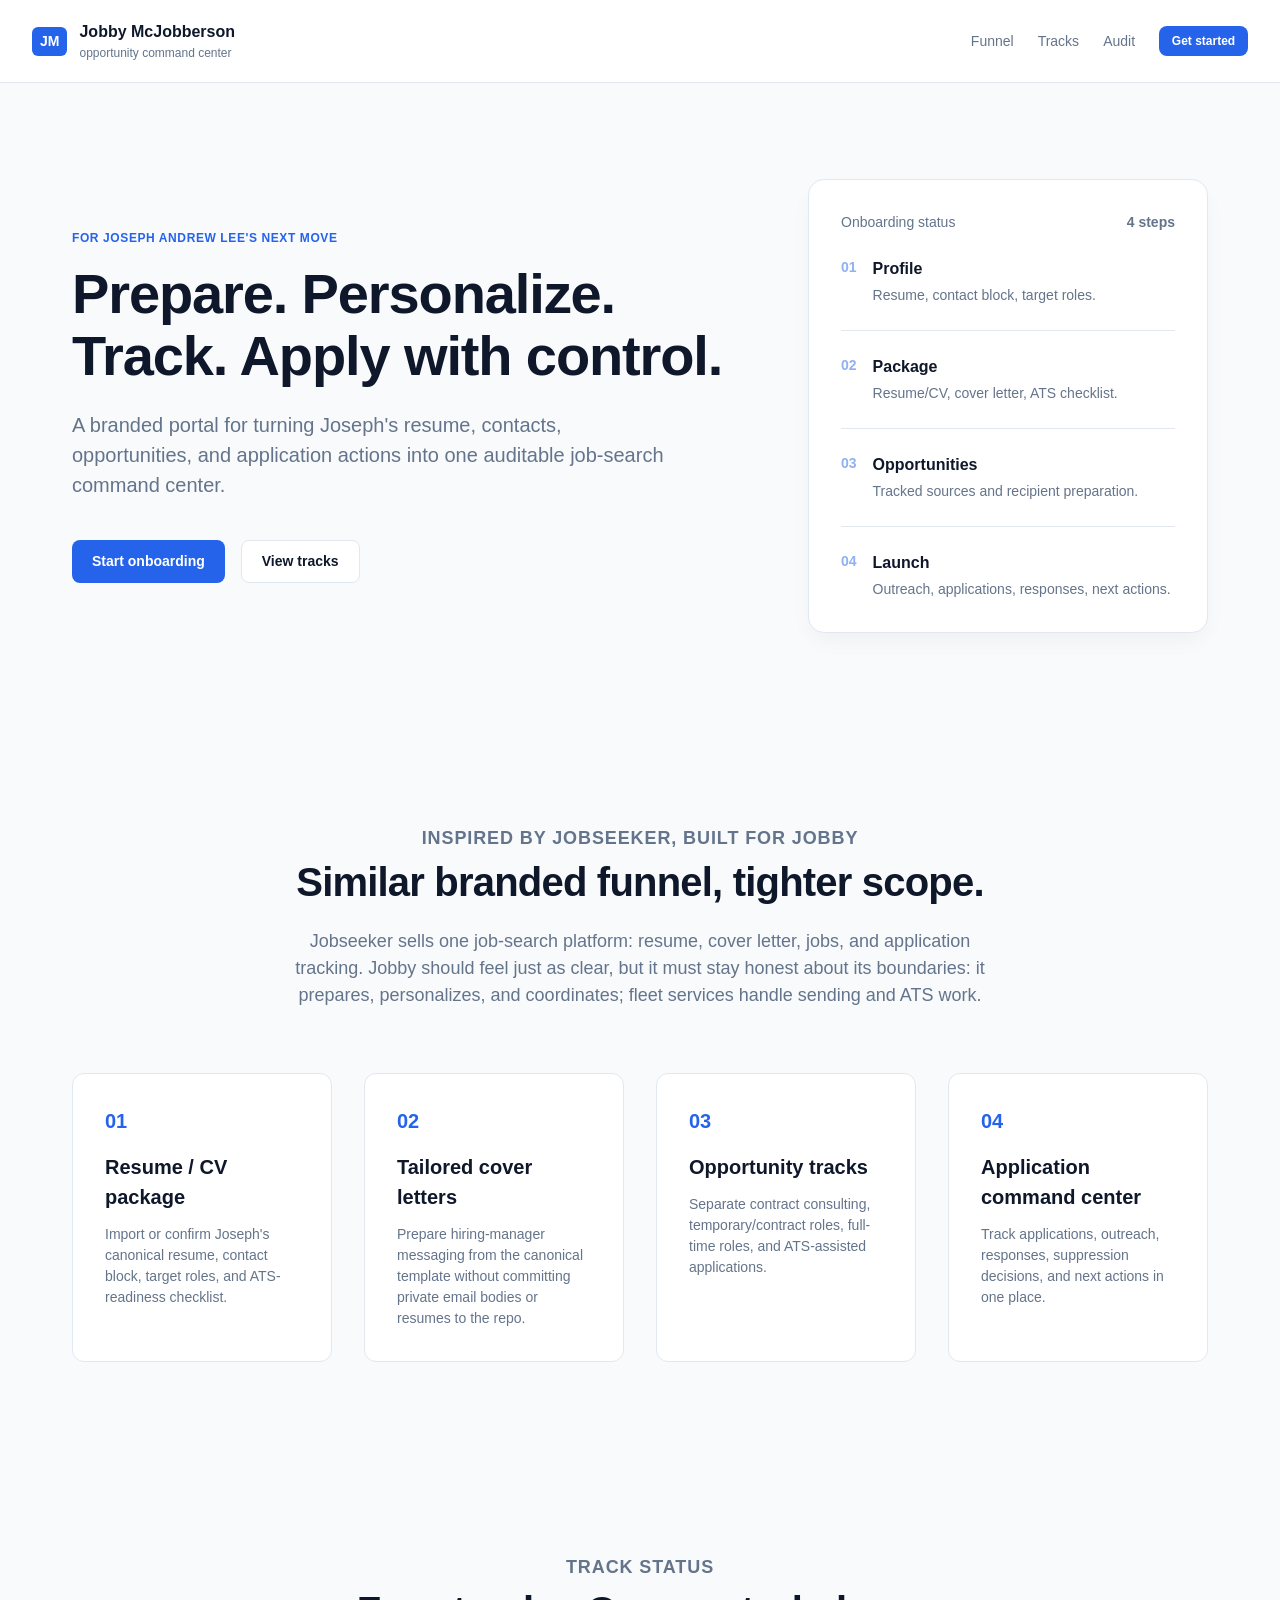
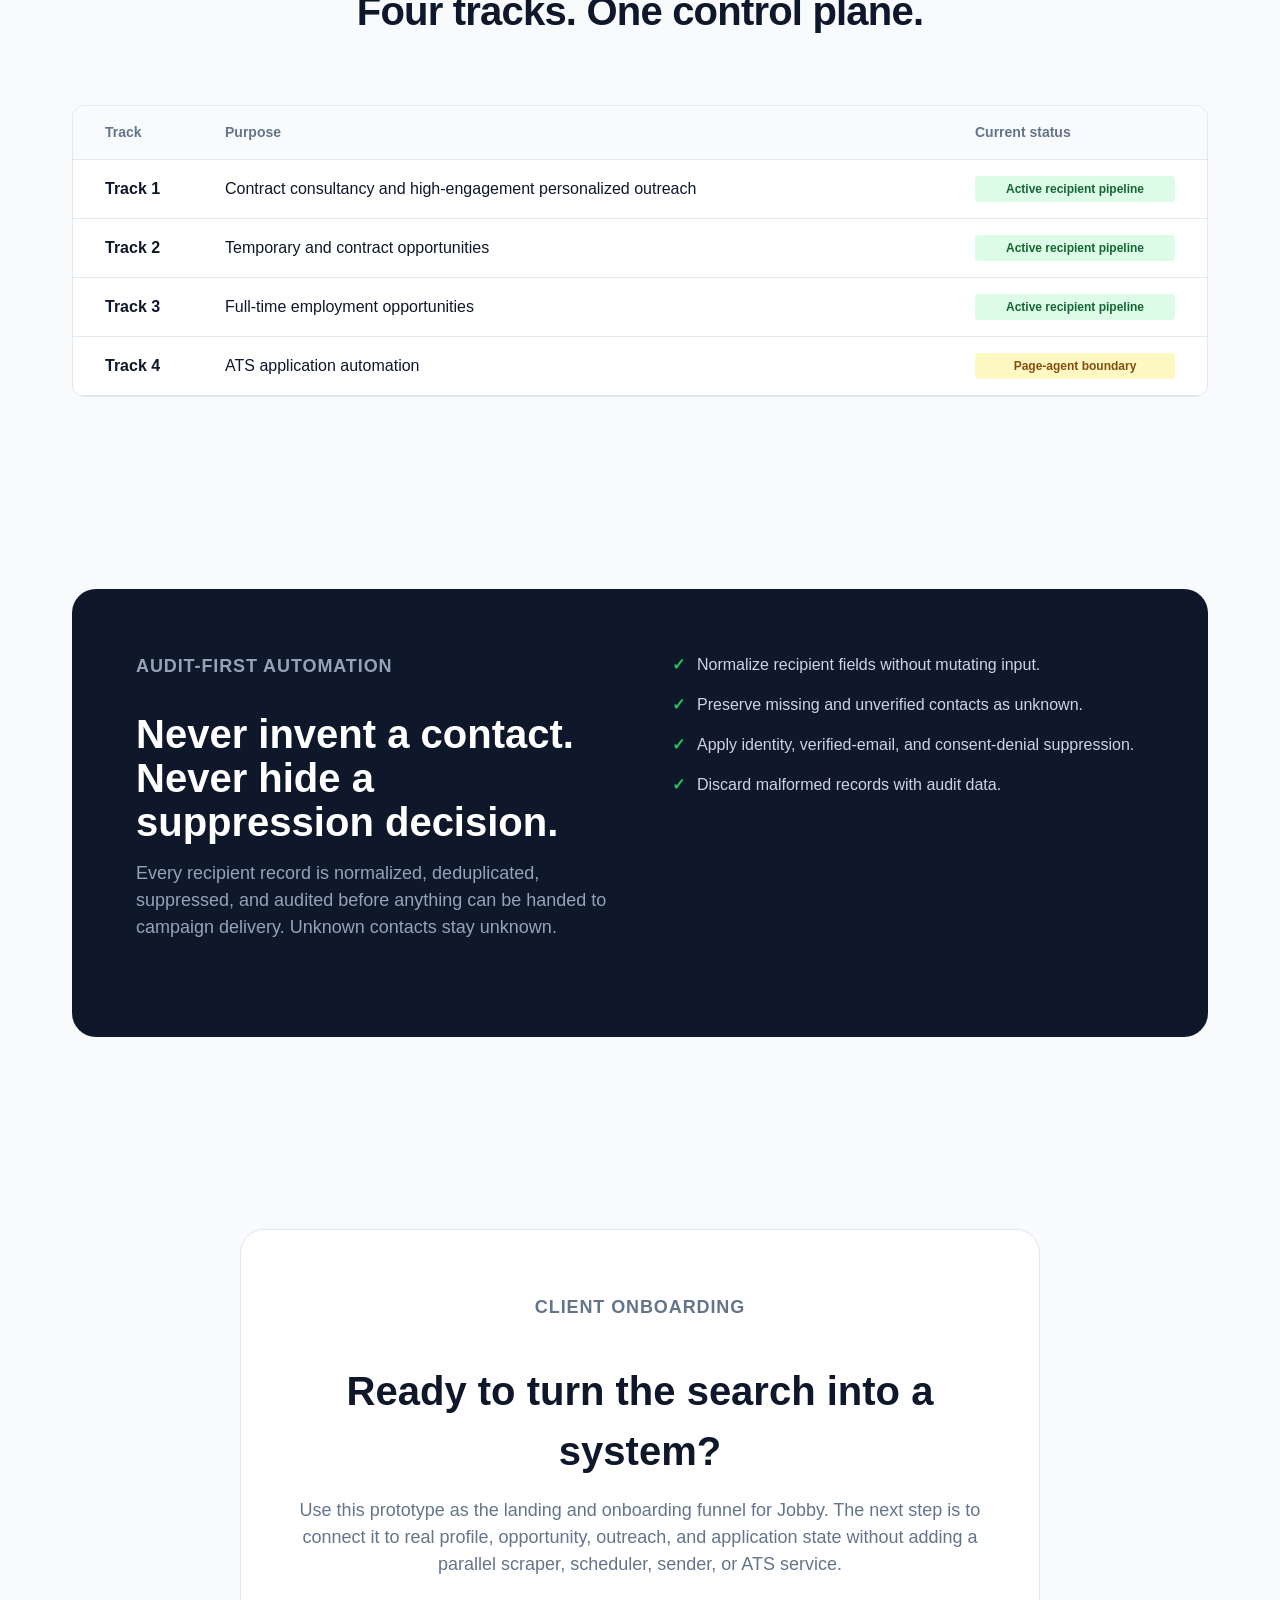
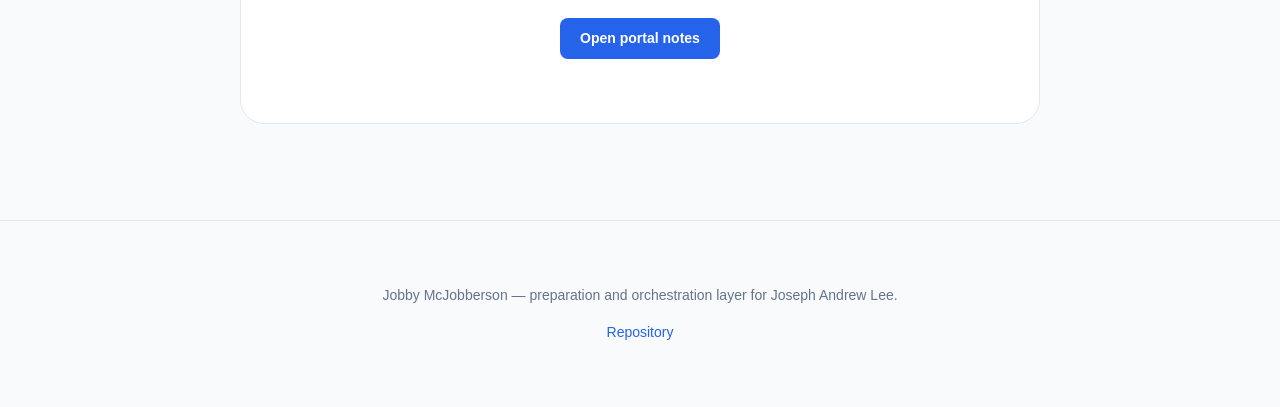
==== docs/index.html @ 2d785e59 "docs: update track status to active for tracks 2 and 3" ====
<!doctype html>
<html lang="en">
<head>
  <meta charset="utf-8">
  <meta name="viewport" content="width=device-width, initial-scale=1">
  <title>Jobby McJobberson — Prepare. Personalize. Track. Apply with control.</title>
  <meta name="description" content="Jobby McJobberson is a multi-track opportunity and outreach engine for Joseph Andrew Lee's job search.">
  <link rel="stylesheet" href="styles.css">
</head>
<body>
  <header class="site-header">
    <a class="brand" href="#top" aria-label="Jobby McJobberson home">
      <span class="brand-mark">JM</span>
      <span>
        <strong>Jobby McJobberson</strong>
        <small>opportunity command center</small>
      </span>
    </a>
    <nav aria-label="Primary navigation">
      <a href="#funnel">Funnel</a>
      <a href="#tracks">Tracks</a>
      <a href="#audit">Audit</a>
      <a class="button button-small" href="javascript:void(0)" onclick="openOnboarding()">Get started</a>
    </nav>
  </header>

  <main id="top">
    <section class="hero">
      <div class="hero-copy">
        <p class="eyebrow">For Joseph Andrew Lee's next move</p>
        <h1>Prepare. Personalize. Track. Apply with control.</h1>
        <p class="lede">A branded portal for turning Joseph's resume, contacts, opportunities, and application actions into one auditable job-search command center.</p>
        <div class="hero-actions">
          <a class="button" href="javascript:void(0)" onclick="openOnboarding()">Start onboarding</a>
          <a class="button secondary" href="#tracks">View tracks</a>
        </div>

      </div>
      <div class="hero-card" aria-label="Onboarding preview">
        <div class="card-topline">
          <span>Onboarding status</span>
          <strong>4 steps</strong>
        </div>
        <ol class="step-list">
          <li><span>01</span><div><strong>Profile</strong><p>Resume, contact block, target roles.</p></div></li>
          <li><span>02</span><div><strong>Package</strong><p>Resume/CV, cover letter, ATS checklist.</p></div></li>
          <li><span>03</span><div><strong>Opportunities</strong><p>Tracked sources and recipient preparation.</p></div></li>
          <li><span>04</span><div><strong>Launch</strong><p>Outreach, applications, responses, next actions.</p></div></li>
        </ol>
      </div>
    </section>

    <section class="section" id="funnel">
      <div class="section-heading">
        <p class="eyebrow">Inspired by Jobseeker, built for Jobby</p>
        <h2>Similar branded funnel, tighter scope.</h2>
        <p>Jobseeker sells one job-search platform: resume, cover letter, jobs, and application tracking. Jobby should feel just as clear, but it must stay honest about its boundaries: it prepares, personalizes, and coordinates; fleet services handle sending and ATS work.</p>
      </div>
      <div class="feature-grid">
        <article class="feature-card">
          <span class="icon">01</span>
          <h3>Resume / CV package</h3>
          <p>Import or confirm Joseph's canonical resume, contact block, target roles, and ATS-readiness checklist.</p>
        </article>
        <article class="feature-card">
          <span class="icon">02</span>
          <h3>Tailored cover letters</h3>
          <p>Prepare hiring-manager messaging from the canonical template without committing private email bodies or resumes to the repo.</p>
        </article>
        <article class="feature-card">
          <span class="icon">03</span>
          <h3>Opportunity tracks</h3>
          <p>Separate contract consulting, temporary/contract roles, full-time roles, and ATS-assisted applications.</p>
        </article>
        <article class="feature-card">
          <span class="icon">04</span>
          <h3>Application command center</h3>
          <p>Track applications, outreach, responses, suppression decisions, and next actions in one place.</p>
        </article>
      </div>
    </section>

    <section class="section tracks" id="tracks">
      <div class="section-heading">
        <p class="eyebrow">Track status</p>
        <h2>Four tracks. One control plane.</h2>
      </div>
      <div class="track-table" role="table" aria-label="Jobby tracks">
        <div class="track-row track-head" role="row">
          <span>Track</span>
          <span>Purpose</span>
          <span>Current status</span>
        </div>
        <div class="track-row" role="row">
          <strong>Track 1</strong>
          <span>Contract consultancy and high-engagement personalized outreach</span>
          <span class="status active">Active recipient pipeline</span>
        </div>
        <div class="track-row" role="row">
          <strong>Track 2</strong>
          <span>Temporary and contract opportunities</span>
          <span class="status active">Active recipient pipeline</span>
        </div>
        <div class="track-row" role="row">
          <strong>Track 3</strong>
          <span>Full-time employment opportunities</span>
          <span class="status active">Active recipient pipeline</span>
        </div>
        <div class="track-row" role="row">
          <strong>Track 4</strong>
          <span>ATS application automation</span>
          <span class="status boundary">Page-agent boundary</span>
        </div>
      </div>
    </section>

    <section class="section" id="audit">
      <div class="audit-panel">
        <div>
          <p class="eyebrow">Audit-first automation</p>
          <h2>Never invent a contact. Never hide a suppression decision.</h2>
          <p>Every recipient record is normalized, deduplicated, suppressed, and audited before anything can be handed to campaign delivery. Unknown contacts stay unknown.</p>
        </div>
        <ul class="check-list">
          <li>Normalize recipient fields without mutating input.</li>
          <li>Preserve missing and unverified contacts as unknown.</li>
          <li>Apply identity, verified-email, and consent-denial suppression.</li>
          <li>Discard malformed records with audit data.</li>
        </ul>
      </div>
    </section>

    <section class="section start" id="start">
      <div class="start-card">
        <p class="eyebrow">Client onboarding</p>
        <h2>Ready to turn the search into a system?</h2>
        <p>Use this prototype as the landing and onboarding funnel for Jobby. The next step is to connect it to real profile, opportunity, outreach, and application state without adding a parallel scraper, scheduler, sender, or ATS service.</p>
        <a class="button" href="README.md">Open portal notes</a>
      </div>
    </section>
  </main>

  <footer class="site-footer">
    <p>Jobby McJobberson — preparation and orchestration layer for Joseph Andrew Lee.</p>
    <a href="https://github.com/xmrtdao/jobby-mcjobberson">Repository</a>
  </footer>

  <div id="onboarding-overlay">
    <div class="onboarding-modal">
      <div class="onboarding-step active" data-step="1">
        <p class="eyebrow">Step 01</p>
        <h2>Professional Profile</h2>
        <p>Define the identity and target roles for this search.</p>
        <div class="form-group">
          <label>Full Name</label>
          <input type="text" id="onboard-name" placeholder="e.g. Joseph Andrew Lee">
        </div>
        <div class="form-group">
          <label>Target Job Titles</label>
          <input type="text" id="onboard-roles" placeholder="e.g. Senior Engineer, Systems Architect">
        </div>
        <div class="modal-nav">
          <div></div>
          <button class="button" onclick="nextStep(2)">Continue</button>
        </div>
      </div>

      <div class="onboarding-step" data-step="2">
        <p class="eyebrow">Step 02</p>
        <h2>The Package</h2>
        <p>Upload or link the canonical documents.</p>
        <div class="form-group">
          <label>Resume / CV URL</label>
          <input type="url" id="onboard-resume" placeholder="https://...">
        </div>
        <div class="form-group">
          <label>Cover Letter Template URL</label>
          <input type="url" id="onboard-cover" placeholder="https://...">
        </div>
        <div class="modal-nav">
          <button class="button secondary" onclick="nextStep(1)">Back</button>
          <button class="button" onclick="nextStep(3)">Continue</button>
        </div>
      </div>

      <div class="onboarding-step" data-step="3">
        <p class="eyebrow">Step 03</p>
        <h2>Opportunity Sources</h2>
        <p>Where are the leads coming from?</p>
        <div class="form-group">
          <label>Primary Lead Source</label>
          <textarea id="onboard-sources" rows="3" placeholder="e.g. LinkedIn, Industry Newsletters, Direct Referrals"></textarea>
        </div>
        <div class="modal-nav">
          <button class="button secondary" onclick="nextStep(2)">Back</button>
          <button class="button" onclick="nextStep(4)">Continue</button>
        </div>
      </div>

      <div class="onboarding-step" data-step="4">
        <p class="eyebrow">Step 04</p>
        <h2>Ready for Launch</h2>
        <p>Confirm your details and activate the command center.</p>
        <div id="summary-box" style="background: var(--bg); padding: 1rem; border-radius: 8px; margin-bottom: 2rem; font-size: 0.875rem;">
          <!-- Summary injected by JS -->
        </div>
        <div class="modal-nav">
          <button class="button secondary" onclick="nextStep(3)">Back</button>
          <button class="button" onclick="finishOnboarding()">Finish & Activate</button>
        </div>
      </div>
    </div>
  </div>

  <script>
    function openOnboarding() {
      document.getElementById('onboarding-overlay').style.display = 'flex';
    }

    function nextStep(stepNum) {
      document.querySelectorAll('.onboarding-step').forEach(step => {
        step.classList.remove('active');
      });
      const next = document.querySelector(`.onboarding-step[data-step="${stepNum}"]`);
      next.classList.add('active');

      if (stepNum === 4) {
        updateSummary();
      }
    }

    function updateSummary() {
      const name = document.getElementById('onboard-name').value;
      const roles = document.getElementById('onboard-roles').value;
      const resume = document.getElementById('onboard-resume').value;
      const sources = document.getElementById('onboard-sources').value;
      
      document.getElementById('summary-box').innerHTML = `
        <strong>Name:</strong> ${name || 'Not provided'}<br>
        <strong>Roles:</strong> ${roles || 'Not provided'}<br>
        <strong>Resume:</strong> ${resume || 'Not provided'}<br>
        <strong>Sources:</strong> ${sources || 'Not provided'}
      `;
    }

    function finishOnboarding() {
      alert('Onboarding complete. Jobby is now active for ' + document.getElementById('onboard-name').value);
      document.getElementById('onboarding-overlay').style.display = 'none';
    }

    window.onclick = function(event) {
      const overlay = document.getElementById('onboarding-overlay');
      if (event.target == overlay) {
        overlay.style.display = 'none';
      }
    }
  </script>
</body>
</html>
---- docs/styles.css ----
:root {
  --primary: #2563eb;
  --primary-hover: #1d4ed8;
  --bg: #f8fafc;
  --text: #0f172a;
  --text-muted: #64748b;
  --border: #e2e8f0;
  --white: #ffffff;
  --accent: #dbeafe;
  --success: #22c55e;
}

* { box-sizing: border-box; margin: 0; padding: 0; }

body {
  font-family: -apple-system, BlinkMacSystemFont, "Segoe UI", Roboto, Helvetica, Arial, sans-serif;
  background-color: var(--bg);
  color: var(--text);
  line-height: 1.5;
  scroll-behavior: smooth;
}

.site-header {
  display: flex;
  justify-content: space-between;
  align-items: center;
  padding: 1.25rem 2rem;
  background: var(--white);
  border-bottom: 1px solid var(--border);
  position: sticky;
  top: 0;
  z-index: 100;
}

.brand {
  display: flex;
  align-items: center;
  gap: 0.75rem;
  text-decoration: none;
  color: var(--text);
}

.brand-mark {
  background: var(--primary);
  color: var(--white);
  font-weight: bold;
  padding: 0.25rem 0.5rem;
  border-radius: 6px;
  font-size: 0.875rem;
}

.brand small {
  display: block;
  font-size: 0.75rem;
  color: var(--text-muted);
  font-weight: normal;
}

nav {
  display: flex;
  gap: 1.5rem;
  align-items: center;
}

nav a {
  text-decoration: none;
  color: var(--text-muted);
  font-size: 0.875rem;
  font-weight: 500;
  transition: color 0.2s;
}

nav a:hover { color: var(--primary); }

.button {
  display: inline-flex;
  align-items: center;
  justify-content: center;
  padding: 0.625rem 1.25rem;
  background: var(--primary);
  color: var(--white);
  border-radius: 8px;
  text-decoration: none;
  font-weight: 600;
  font-size: 0.875rem;
  transition: background 0.2s;
  cursor: pointer;
  border: none;
}

.button:hover { background: var(--primary-hover); }
.button.secondary {
  background: var(--white);
  color: var(--text);
  border: 1px solid var(--border);
}
.button.secondary:hover { background: var(--bg); }
.button-small { padding: 0.4rem 0.8rem; font-size: 0.75rem; }

.hero {
  display: grid;
  grid-template-columns: 1fr 400px;
  gap: 4rem;
  padding: 6rem 2rem;
  max-width: 1200px;
  margin: 0 auto;
  align-items: center;
}

.eyebrow {
  color: var(--primary);
  text-transform: uppercase;
  font-weight: 700;
  font-size: 0.75rem;
  letter-spacing: 0.05em;
  margin-bottom: 1rem;
}

.hero h1 {
  font-size: 3.5rem;
  line-height: 1.1;
  margin-bottom: 1.5rem;
  letter-spacing: -0.02em;
}

.lede {
  font-size: 1.25rem;
  color: var(--text-muted);
  margin-bottom: 2.5rem;
  max-width: 600px;
}

.hero-actions {
  display: flex;
  gap: 1rem;
}

.hero-card {
  background: var(--white);
  border: 1px solid var(--border);
  border-radius: 16px;
  padding: 2rem;
  box-shadow: 0 10px 25px -5px rgba(0,0,0,0.05);
}

.card-topline {
  display: flex;
  justify-content: space-between;
  margin-bottom: 1.5rem;
  font-size: 0.875rem;
  color: var(--text-muted);
}

.step-list {
  list-style: none;
}

.step-list li {
  display: flex;
  gap: 1rem;
  margin-bottom: 1.5rem;
  padding-bottom: 1.5rem;
  border-bottom: 1px solid var(--border);
}

.step-list li:last-child { border-bottom: none; margin-bottom: 0; padding-bottom: 0; }

.step-list span {
  color: var(--primary);
  font-weight: 800;
  font-size: 0.875rem;
  opacity: 0.5;
}

.step-list strong { display: block; font-size: 1rem; margin-bottom: 0.25rem; }
.step-list p { font-size: 0.875rem; color: var(--text-muted); }

.section {
  padding: 6rem 2rem;
  max-width: 1200px;
  margin: 0 auto;
}

.section-heading {
  text-align: center;
  margin-bottom: 4rem;
}

.section-heading h2 {
  font-size: 2.5rem;
  margin-bottom: 1rem;
  letter-spacing: -0.02em;
}

.section-heading p {
  color: var(--text-muted);
  font-size: 1.125rem;
  max-width: 700px;
  margin: 0 auto;
}

.feature-grid {
  display: grid;
  grid-template-columns: repeat(auto-fit, minmax(250px, 1fr));
  gap: 2rem;
}

.feature-card {
  background: var(--white);
  padding: 2rem;
  border-radius: 12px;
  border: 1px solid var(--border);
  transition: transform 0.2s, box-shadow 0.2s;
}

.feature-card:hover {
  transform: translateY(-4px);
  box-shadow: 0 12px 20px -5px rgba(0,0,0,0.05);
}

.feature-card .icon {
  display: block;
  font-weight: 800;
  color: var(--primary);
  margin-bottom: 1rem;
  font-size: 1.25rem;
}

.feature-card h3 { margin-bottom: 0.75rem; font-size: 1.25rem; }
.feature-card p { color: var(--text-muted); font-size: 0.875rem; }

.track-table {
  background: var(--white);
  border: 1px solid var(--border);
  border-radius: 12px;
  overflow: hidden;
}

.track-row {
  display: grid;
  grid-template-columns: 120px 1fr 200px;
  padding: 1rem 2rem;
  border-bottom: 1px solid var(--border);
  align-items: center;
}

.track-head {
  background: var(--bg);
  font-weight: 600;
  color: var(--text-muted);
  font-size: 0.875rem;
}

.status {
  padding: 0.25rem 0.5rem;
  border-radius: 4px;
  font-size: 0.75rem;
  font-weight: 600;
  text-align: center;
}

.status.active { background: #dcfce7; color: #166534; }
.status.planned { background: #f1f5f9; color: #475569; }
.status.boundary { background: #fef9c3; color: #854d0e; }

.audit-panel {
  display: grid;
  grid-template-columns: 1fr 1fr;
  gap: 4rem;
  background: var(--text);
  color: var(--white);
  padding: 4rem;
  border-radius: 24px;
}

.audit-panel h2 { font-size: 2.5rem; margin-bottom: 1rem; line-height: 1.1; }
.audit-panel p { color: #94a3b8; margin-bottom: 2rem; font-size: 1.125rem; }

.check-list { list-style: none; }
.check-list li {
  display: flex;
  gap: 0.75rem;
  margin-bottom: 1rem;
  color: #cbd5e1;
}

.check-list li::before {
  content: "✓";
  color: var(--success);
  font-weight: bold;
}

.start-card {
  text-align: center;
  max-width: 800px;
  margin: 0 auto;
  padding: 4rem 2rem;
  background: var(--white);
  border: 1px solid var(--border);
  border-radius: 24px;
}

.start-card h2 { font-size: 2.5rem; margin-bottom: 1rem; }
.start-card p { color: var(--text-muted); margin-bottom: 2.5rem; font-size: 1.125rem; }

.site-footer {
  text-align: center;
  padding: 4rem 2rem;
  border-top: 1px solid var(--border);
  color: var(--text-muted);
  font-size: 0.875rem;
}

.site-footer a {
  display: block;
  margin-top: 1rem;
  color: var(--primary);
  text-decoration: none;
}

/* Onboarding Overlay */
#onboarding-overlay {
  position: fixed;
  inset: 0;
  background: rgba(15, 23, 42, 0.8);
  backdrop-filter: blur(4px);
  display: none;
  justify-content: center;
  align-items: center;
  z-index: 1000;
}

.onboarding-modal {
  background: var(--white);
  width: 100%;
  max-width: 600px;
  border-radius: 20px;
  padding: 3rem;
  position: relative;
}

.onboarding-step { display: none; }
.onboarding-step.active { display: block; }

.onboarding-modal h2 { margin-bottom: 1rem; font-size: 1.75rem; }
.onboarding-modal p { color: var(--text-muted); margin-bottom: 2rem; }

.form-group { margin-bottom: 1.5rem; }
.form-group label { display: block; font-size: 0.875rem; font-weight: 600; margin-bottom: 0.5rem; }
.form-group input, .form-group textarea {
  width: 100%;
  padding: 0.75rem;
  border: 1px solid var(--border);
  border-radius: 8px;
  font-family: inherit;
  font-size: 1rem;
}

.modal-nav {
  display: flex;
  justify-content: space-between;
  margin-top: 2rem;
}

@media (max-width: 900px) {
  .hero { grid-template-columns: 1fr; text-align: center; }
  .hero-copy { display: flex; flex-direction: column; align-items: center; }
  .hero-actions { justify-content: center; }
  .audit-panel { grid-template-columns: 1fr; }
}
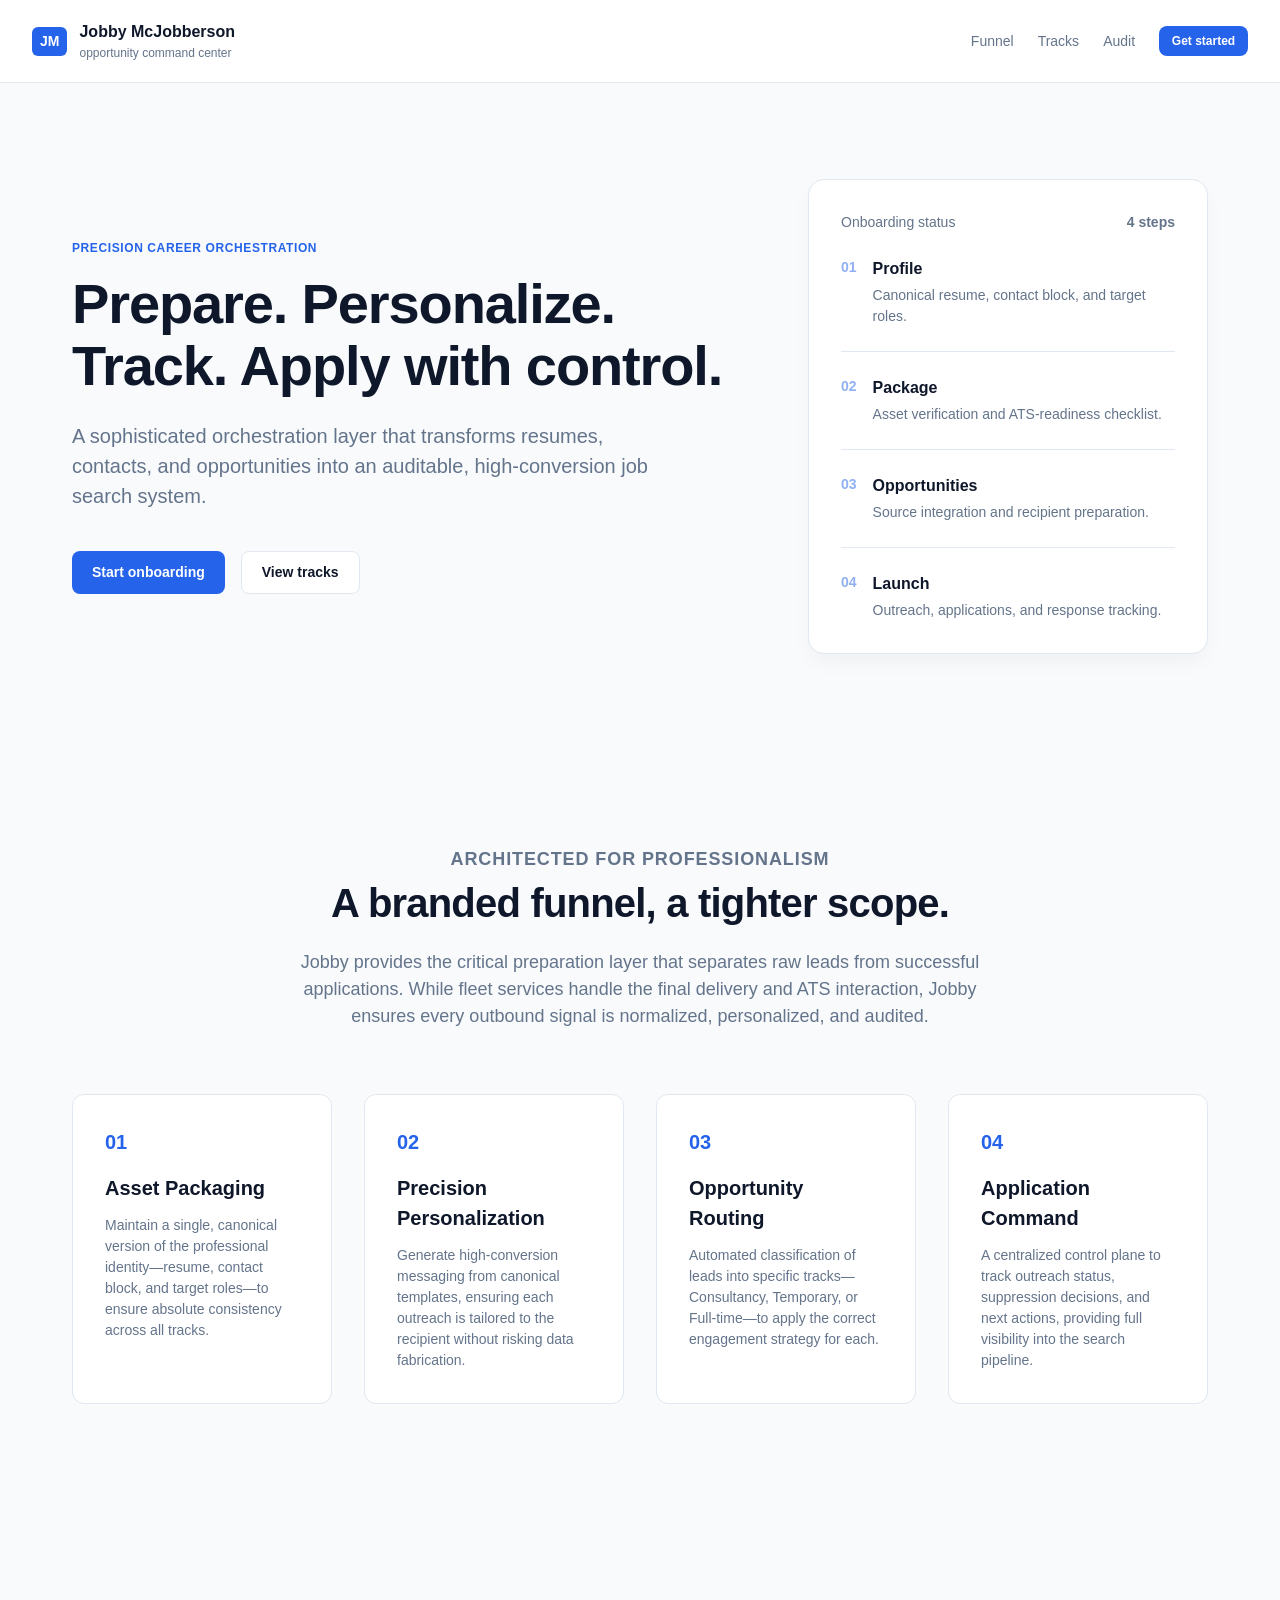
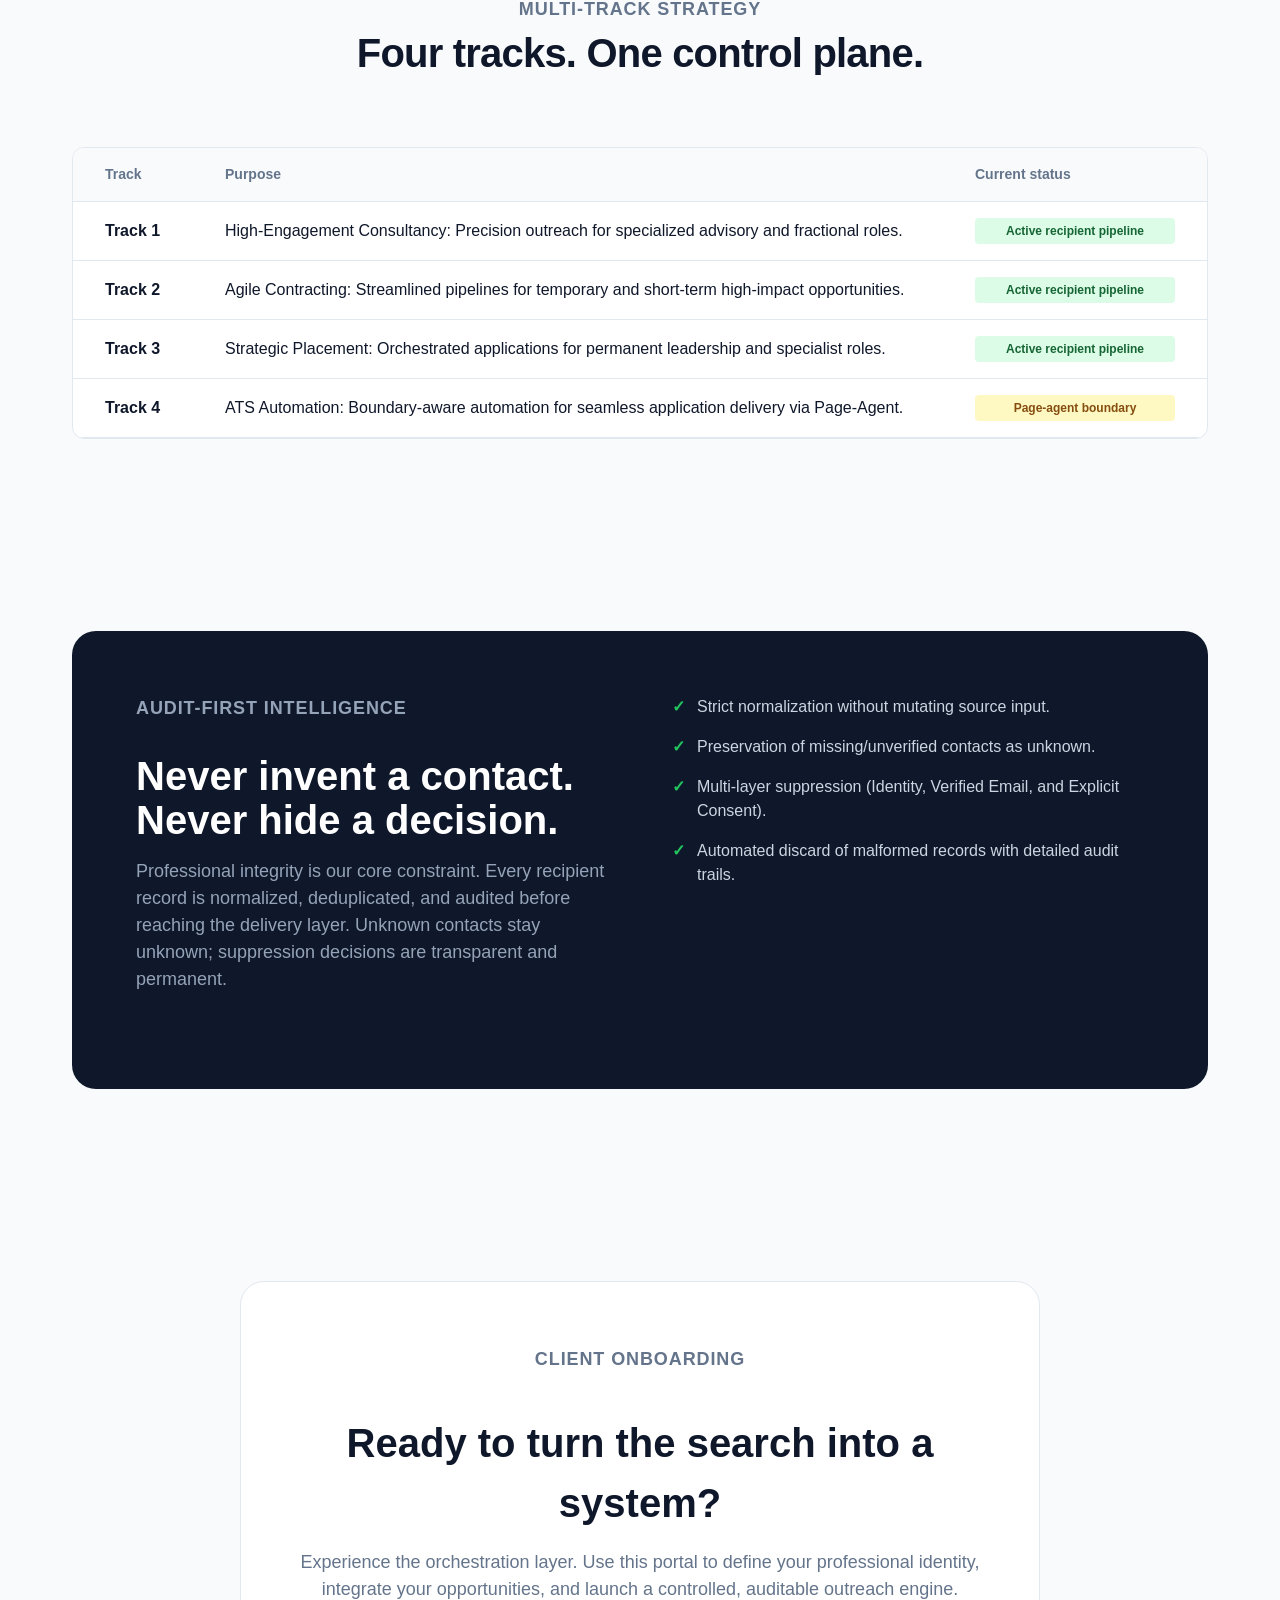
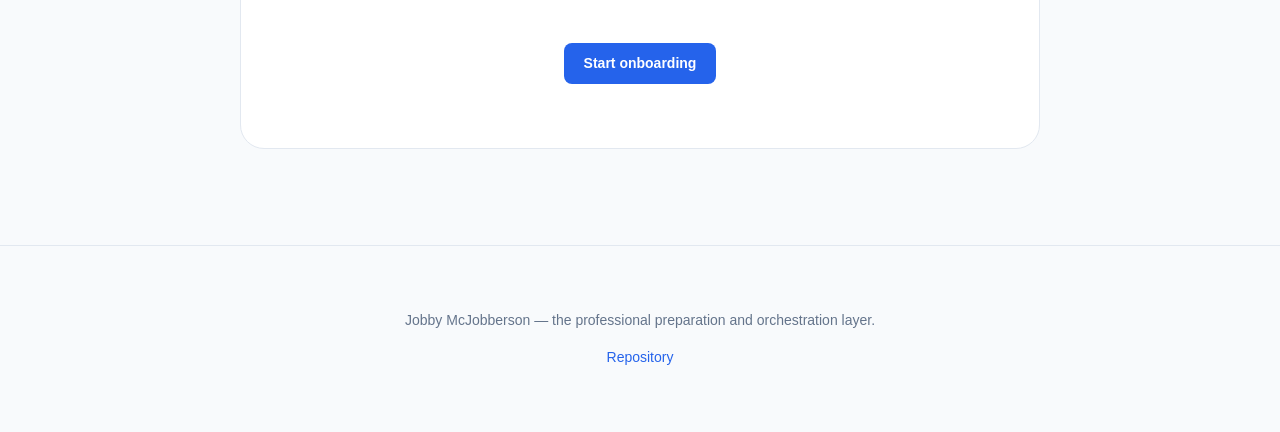
==== commit a94def4d: "docs: remove personal identifiers and polish marketing content" ====
--- a/docs/index.html
+++ b/docs/index.html
@@ -3,8 +3,8 @@
 <head>
   <meta charset="utf-8">
   <meta name="viewport" content="width=device-width, initial-scale=1">
-  <title>Jobby McJobberson — Prepare. Personalize. Track. Apply with control.</title>
-  <meta name="description" content="Jobby McJobberson is a multi-track opportunity and outreach engine for Joseph Andrew Lee's job search.">
+  <title>Jobby McJobberson — The Intelligent Opportunity Command Center</title>
+  <meta name="description" content="Jobby McJobberson is a multi-track opportunity and outreach engine for precision career orchestration.">
   <link rel="stylesheet" href="styles.css">
 </head>
 <body>
@@ -27,14 +27,13 @@
   <main id="top">
     <section class="hero">
       <div class="hero-copy">
-        <p class="eyebrow">For Joseph Andrew Lee's next move</p>
+        <p class="eyebrow">Precision Career Orchestration</p>
         <h1>Prepare. Personalize. Track. Apply with control.</h1>
-        <p class="lede">A branded portal for turning Joseph's resume, contacts, opportunities, and application actions into one auditable job-search command center.</p>
+        <p class="lede">A sophisticated orchestration layer that transforms resumes, contacts, and opportunities into an auditable, high-conversion job search system.</p>
         <div class="hero-actions">
           <a class="button" href="javascript:void(0)" onclick="openOnboarding()">Start onboarding</a>
           <a class="button secondary" href="#tracks">View tracks</a>
         </div>
-
       </div>
       <div class="hero-card" aria-label="Onboarding preview">
         <div class="card-topline">
@@ -42,47 +41,47 @@
           <strong>4 steps</strong>
         </div>
         <ol class="step-list">
-          <li><span>01</span><div><strong>Profile</strong><p>Resume, contact block, target roles.</p></div></li>
-          <li><span>02</span><div><strong>Package</strong><p>Resume/CV, cover letter, ATS checklist.</p></div></li>
-          <li><span>03</span><div><strong>Opportunities</strong><p>Tracked sources and recipient preparation.</p></div></li>
-          <li><span>04</span><div><strong>Launch</strong><p>Outreach, applications, responses, next actions.</p></div></li>
+          <li><span>01</span><div><strong>Profile</strong><p>Canonical resume, contact block, and target roles.</p></div></li>
+          <li><span>02</span><div><strong>Package</strong><p>Asset verification and ATS-readiness checklist.</p></div></li>
+          <li><span>03</span><div><strong>Opportunities</strong><p>Source integration and recipient preparation.</p></div></li>
+          <li><span>04</span><div><strong>Launch</strong><p>Outreach, applications, and response tracking.</p></div></li>
         </ol>
       </div>
     </section>
 
     <section class="section" id="funnel">
       <div class="section-heading">
-        <p class="eyebrow">Inspired by Jobseeker, built for Jobby</p>
-        <h2>Similar branded funnel, tighter scope.</h2>
-        <p>Jobseeker sells one job-search platform: resume, cover letter, jobs, and application tracking. Jobby should feel just as clear, but it must stay honest about its boundaries: it prepares, personalizes, and coordinates; fleet services handle sending and ATS work.</p>
+        <p class="eyebrow">Architected for Professionalism</p>
+        <h2>A branded funnel, a tighter scope.</h2>
+        <p>Jobby provides the critical preparation layer that separates raw leads from successful applications. While fleet services handle the final delivery and ATS interaction, Jobby ensures every outbound signal is normalized, personalized, and audited.</p>
       </div>
       <div class="feature-grid">
         <article class="feature-card">
           <span class="icon">01</span>
-          <h3>Resume / CV package</h3>
-          <p>Import or confirm Joseph's canonical resume, contact block, target roles, and ATS-readiness checklist.</p>
+          <h3>Asset Packaging</h3>
+          <p>Maintain a single, canonical version of the professional identity—resume, contact block, and target roles—to ensure absolute consistency across all tracks.</p>
         </article>
         <article class="feature-card">
           <span class="icon">02</span>
-          <h3>Tailored cover letters</h3>
-          <p>Prepare hiring-manager messaging from the canonical template without committing private email bodies or resumes to the repo.</p>
+          <h3>Precision Personalization</h3>
+          <p>Generate high-conversion messaging from canonical templates, ensuring each outreach is tailored to the recipient without risking data fabrication.</p>
         </article>
         <article class="feature-card">
           <span class="icon">03</span>
-          <h3>Opportunity tracks</h3>
-          <p>Separate contract consulting, temporary/contract roles, full-time roles, and ATS-assisted applications.</p>
+          <h3>Opportunity Routing</h3>
+          <p>Automated classification of leads into specific tracks—Consultancy, Temporary, or Full-time—to apply the correct engagement strategy for each.</p>
         </article>
         <article class="feature-card">
           <span class="icon">04</span>
-          <h3>Application command center</h3>
-          <p>Track applications, outreach, responses, suppression decisions, and next actions in one place.</p>
+          <h3>Application Command</h3>
+          <p>A centralized control plane to track outreach status, suppression decisions, and next actions, providing full visibility into the search pipeline.</p>
         </article>
       </div>
     </section>
 
     <section class="section tracks" id="tracks">
       <div class="section-heading">
-        <p class="eyebrow">Track status</p>
+        <p class="eyebrow">Multi-Track Strategy</p>
         <h2>Four tracks. One control plane.</h2>
       </div>
       <div class="track-table" role="table" aria-label="Jobby tracks">
@@ -93,22 +92,22 @@
         </div>
         <div class="track-row" role="row">
           <strong>Track 1</strong>
-          <span>Contract consultancy and high-engagement personalized outreach</span>
+          <span>High-Engagement Consultancy: Precision outreach for specialized advisory and fractional roles.</span>
           <span class="status active">Active recipient pipeline</span>
         </div>
         <div class="track-row" role="row">
           <strong>Track 2</strong>
-          <span>Temporary and contract opportunities</span>
+          <span>Agile Contracting: Streamlined pipelines for temporary and short-term high-impact opportunities.</span>
           <span class="status active">Active recipient pipeline</span>
         </div>
         <div class="track-row" role="row">
           <strong>Track 3</strong>
-          <span>Full-time employment opportunities</span>
+          <span>Strategic Placement: Orchestrated applications for permanent leadership and specialist roles.</span>
           <span class="status active">Active recipient pipeline</span>
         </div>
         <div class="track-row" role="row">
           <strong>Track 4</strong>
-          <span>ATS application automation</span>
+          <span>ATS Automation: Boundary-aware automation for seamless application delivery via Page-Agent.</span>
           <span class="status boundary">Page-agent boundary</span>
         </div>
       </div>
@@ -117,15 +116,15 @@
     <section class="section" id="audit">
       <div class="audit-panel">
         <div>
-          <p class="eyebrow">Audit-first automation</p>
-          <h2>Never invent a contact. Never hide a suppression decision.</h2>
-          <p>Every recipient record is normalized, deduplicated, suppressed, and audited before anything can be handed to campaign delivery. Unknown contacts stay unknown.</p>
+          <p class="eyebrow">Audit-First Intelligence</p>
+          <h2>Never invent a contact. Never hide a decision.</h2>
+          <p>Professional integrity is our core constraint. Every recipient record is normalized, deduplicated, and audited before reaching the delivery layer. Unknown contacts stay unknown; suppression decisions are transparent and permanent.</p>
         </div>
         <ul class="check-list">
-          <li>Normalize recipient fields without mutating input.</li>
-          <li>Preserve missing and unverified contacts as unknown.</li>
-          <li>Apply identity, verified-email, and consent-denial suppression.</li>
-          <li>Discard malformed records with audit data.</li>
+          <li>Strict normalization without mutating source input.</li>
+          <li>Preservation of missing/unverified contacts as unknown.</li>
+          <li>Multi-layer suppression (Identity, Verified Email, and Explicit Consent).</li>
+          <li>Automated discard of malformed records with detailed audit trails.</li>
         </ul>
       </div>
     </section>
@@ -134,14 +133,14 @@
       <div class="start-card">
         <p class="eyebrow">Client onboarding</p>
         <h2>Ready to turn the search into a system?</h2>
-        <p>Use this prototype as the landing and onboarding funnel for Jobby. The next step is to connect it to real profile, opportunity, outreach, and application state without adding a parallel scraper, scheduler, sender, or ATS service.</p>
-        <a class="button" href="README.md">Open portal notes</a>
+        <p>Experience the orchestration layer. Use this portal to define your professional identity, integrate your opportunities, and launch a controlled, auditable outreach engine.</p>
+        <a class="button" href="javascript:void(0)" onclick="openOnboarding()">Start onboarding</a>
       </div>
     </section>
   </main>
 
   <footer class="site-footer">
-    <p>Jobby McJobberson — preparation and orchestration layer for Joseph Andrew Lee.</p>
+    <p>Jobby McJobberson — the professional preparation and orchestration layer.</p>
     <a href="https://github.com/xmrtdao/jobby-mcjobberson">Repository</a>
   </footer>
 
@@ -153,7 +152,7 @@
         <p>Define the identity and target roles for this search.</p>
         <div class="form-group">
           <label>Full Name</label>
-          <input type="text" id="onboard-name" placeholder="e.g. Joseph Andrew Lee">
+          <input type="text" id="onboard-name" placeholder="e.g. Jane Doe">
         </div>
         <div class="form-group">
           <label>Target Job Titles</label>
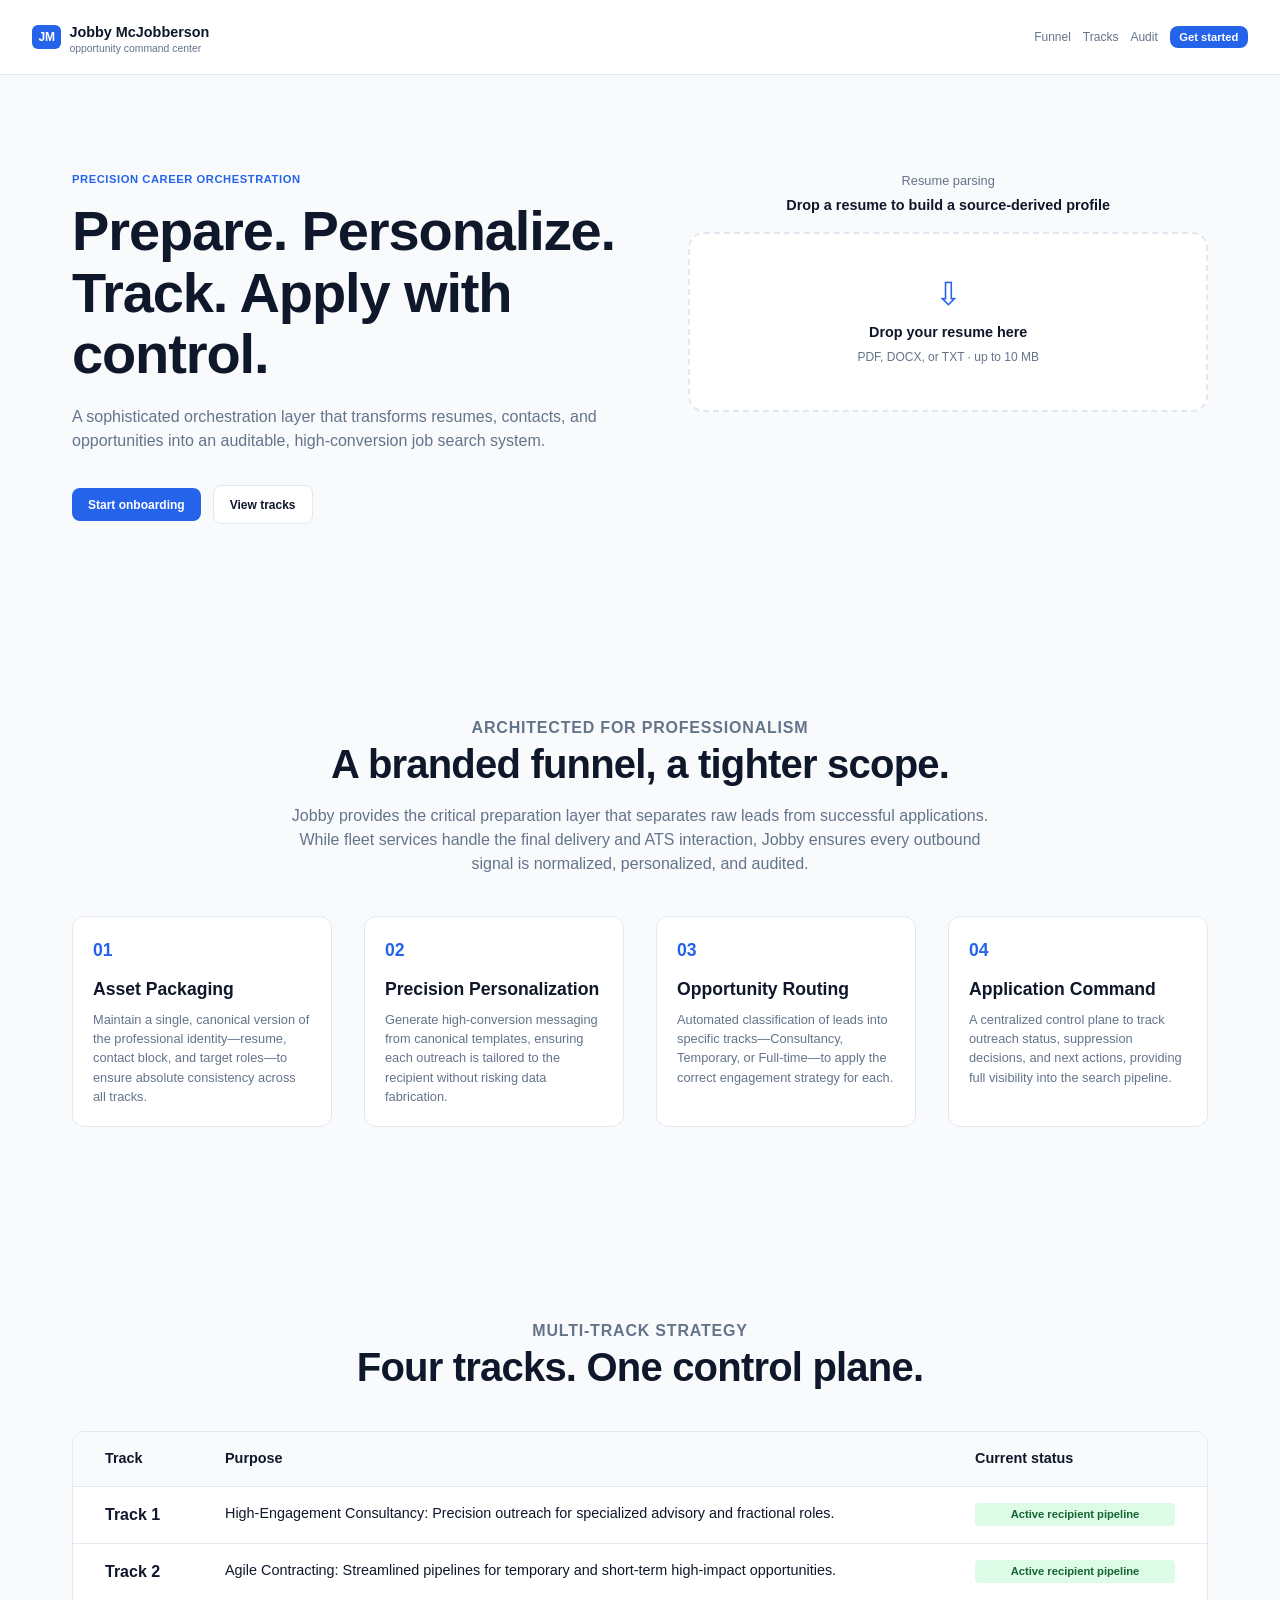
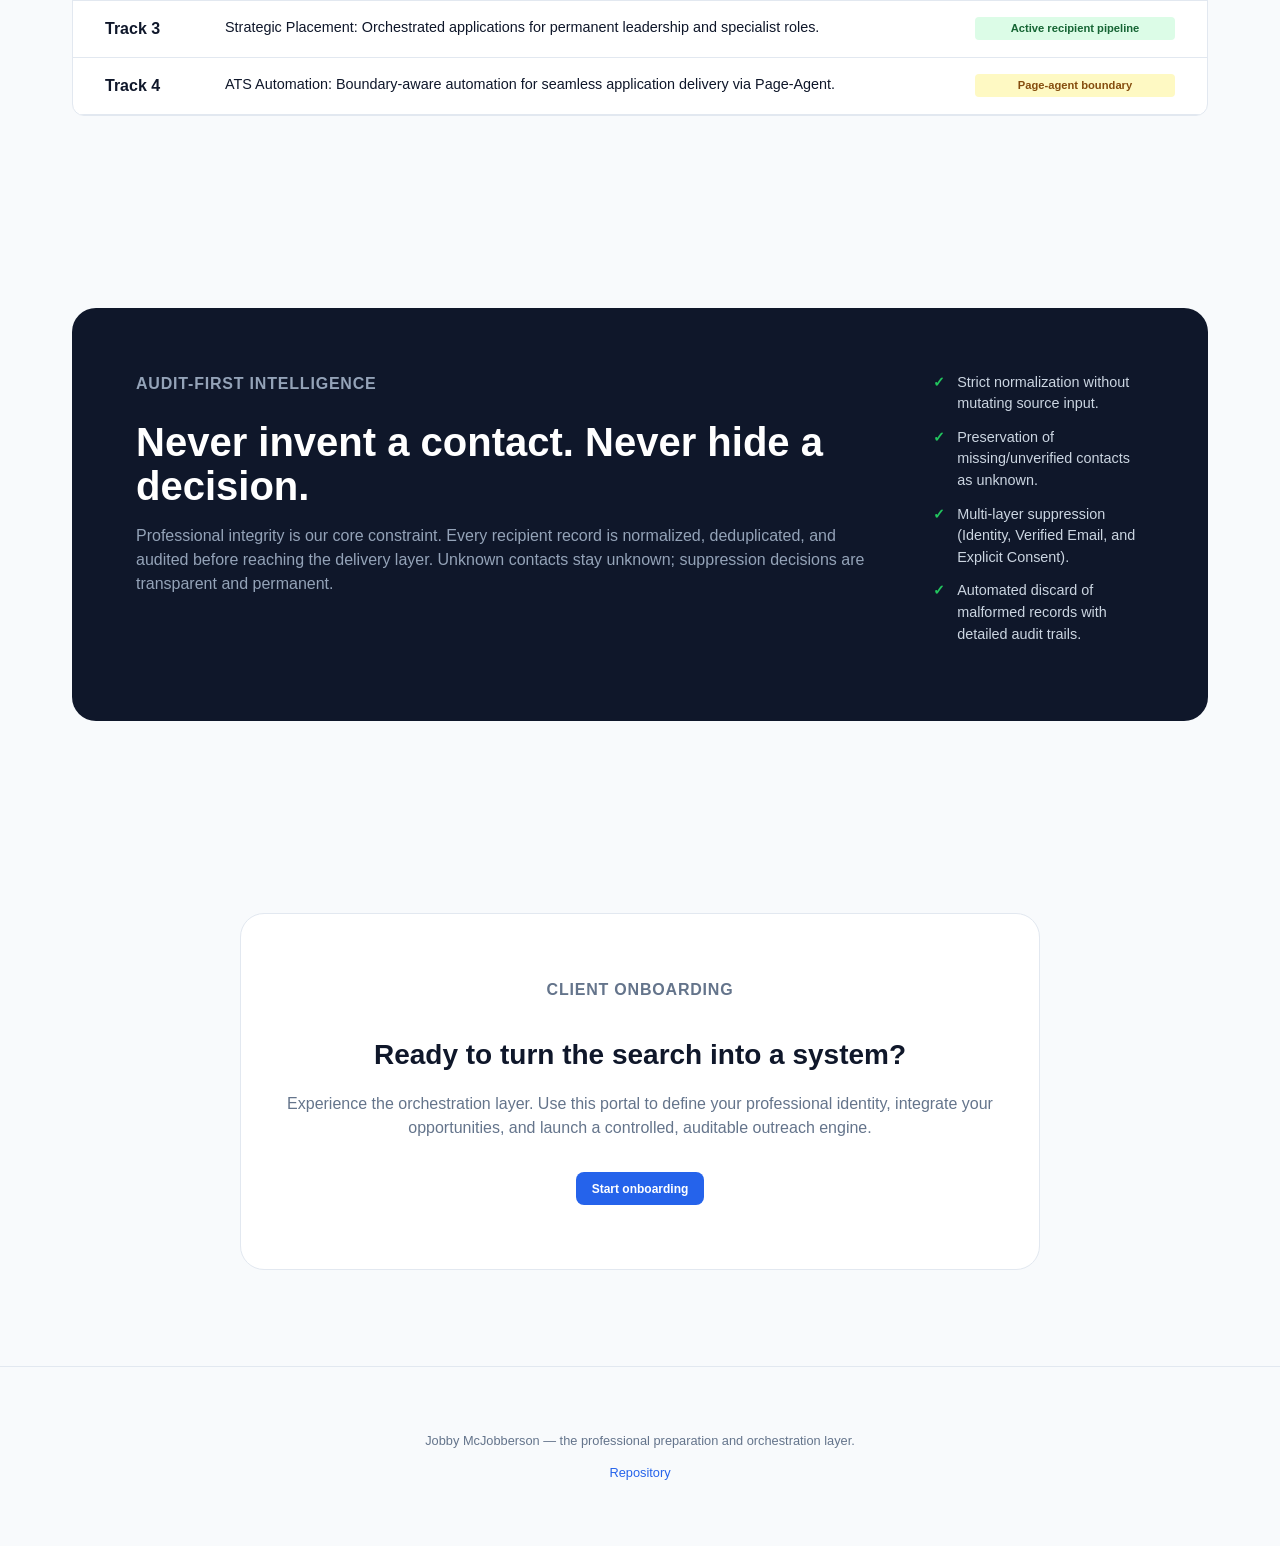
==== commit bb036dfc: "feat: add local resume ingestion portal Add bounded TXT/PDF/DOCX parsing, a same-origin local upload" ====
--- a/docs/index.html
+++ b/docs/index.html
@@ -20,7 +20,7 @@
       <a href="#funnel">Funnel</a>
       <a href="#tracks">Tracks</a>
       <a href="#audit">Audit</a>
-      <a class="button button-small" href="javascript:void(0)" onclick="openOnboarding()">Get started</a>
+      <button class="button button-small" type="button" data-open-onboarding>Get started</button>
     </nav>
   </header>
 
@@ -31,22 +31,44 @@
         <h1>Prepare. Personalize. Track. Apply with control.</h1>
         <p class="lede">A sophisticated orchestration layer that transforms resumes, contacts, and opportunities into an auditable, high-conversion job search system.</p>
         <div class="hero-actions">
-          <a class="button" href="javascript:void(0)" onclick="openOnboarding()">Start onboarding</a>
+          <button class="button" type="button" data-open-onboarding>Start onboarding</button>
           <a class="button secondary" href="#tracks">View tracks</a>
         </div>
       </div>
-      <div class="hero-card" aria-label="Onboarding preview">
-        <div class="card-topline">
-          <span>Onboarding status</span>
-          <strong>4 steps</strong>
-        </div>
-        <ol class="step-list">
-          <li><span>01</span><div><strong>Profile</strong><p>Canonical resume, contact block, and target roles.</p></div></li>
-          <li><span>02</span><div><strong>Package</strong><p>Asset verification and ATS-readiness checklist.</p></div></li>
-          <li><span>03</span><div><strong>Opportunities</strong><p>Source integration and recipient preparation.</p></div></li>
-          <li><span>04</span><div><strong>Launch</strong><p>Outreach, applications, and response tracking.</p></div></li>
-        </ol>
-      </div>
+      <section class="resume-drop-zone" id="resume-drop-zone" aria-label="Resume ingestion">
+        <div class="drop-topline">
+          <span>Resume parsing</span>
+          <strong>Drop a resume to build a source-derived profile</strong>
+        </div>
+        <div class="drop-area" id="resume-drop-area" role="button" tabindex="0" aria-controls="resume-file">
+          <div class="drop-icon" aria-hidden="true">⇩</div>
+          <p class="drop-label"><strong>Drop your resume here</strong></p>
+          <p class="drop-hint">PDF, DOCX, or TXT · up to 10 MB</p>
+          <input type="file" id="resume-file" accept=".pdf,.docx,.txt" aria-label="Choose a resume">
+        </div>
+        <p class="drop-status" id="resume-status" role="status" aria-live="polite"></p>
+      </section>
+      <section class="parsed-profile-section" id="parsed-profile" aria-label="Parsed resume profile" hidden>
+        <div class="section-heading">
+          <p class="eyebrow">Source-derived profile</p>
+          <h2>Resume signals ready for review</h2>
+          <p>Only content found in the uploaded resume is shown.</p>
+        </div>
+        <div class="parsed-profile-grid">
+          <article class="parsed-card">
+            <h3>Skills</h3>
+            <ul id="parsed-skills"></ul>
+          </article>
+          <article class="parsed-card">
+            <h3>Related job fields</h3>
+            <ul id="parsed-fields"></ul>
+          </article>
+          <article class="parsed-card">
+            <h3>Links</h3>
+            <ul id="parsed-links"></ul>
+          </article>
+        </div>
+      </section>
     </section>
 
     <section class="section" id="funnel">
@@ -134,7 +156,7 @@
         <p class="eyebrow">Client onboarding</p>
         <h2>Ready to turn the search into a system?</h2>
         <p>Experience the orchestration layer. Use this portal to define your professional identity, integrate your opportunities, and launch a controlled, auditable outreach engine.</p>
-        <a class="button" href="javascript:void(0)" onclick="openOnboarding()">Start onboarding</a>
+        <button class="button" type="button" data-open-onboarding>Start onboarding</button>
       </div>
     </section>
   </main>
@@ -160,7 +182,7 @@
         </div>
         <div class="modal-nav">
           <div></div>
-          <button class="button" onclick="nextStep(2)">Continue</button>
+          <button class="button" type="button" data-onboarding-step="2">Continue</button>
         </div>
       </div>
 
@@ -177,8 +199,8 @@
           <input type="url" id="onboard-cover" placeholder="https://...">
         </div>
         <div class="modal-nav">
-          <button class="button secondary" onclick="nextStep(1)">Back</button>
-          <button class="button" onclick="nextStep(3)">Continue</button>
+          <button class="button secondary" type="button" data-onboarding-step="1">Back</button>
+          <button class="button" type="button" data-onboarding-step="3">Continue</button>
         </div>
       </div>
 
@@ -191,8 +213,8 @@
           <textarea id="onboard-sources" rows="3" placeholder="e.g. LinkedIn, Industry Newsletters, Direct Referrals"></textarea>
         </div>
         <div class="modal-nav">
-          <button class="button secondary" onclick="nextStep(2)">Back</button>
-          <button class="button" onclick="nextStep(4)">Continue</button>
+          <button class="button secondary" type="button" data-onboarding-step="2">Back</button>
+          <button class="button" type="button" data-onboarding-step="4">Continue</button>
         </div>
       </div>
 
@@ -200,59 +222,17 @@
         <p class="eyebrow">Step 04</p>
         <h2>Ready for Launch</h2>
         <p>Confirm your details and activate the command center.</p>
-        <div id="summary-box" style="background: var(--bg); padding: 1rem; border-radius: 8px; margin-bottom: 2rem; font-size: 0.875rem;">
+        <div id="summary-box">
           <!-- Summary injected by JS -->
         </div>
         <div class="modal-nav">
-          <button class="button secondary" onclick="nextStep(3)">Back</button>
-          <button class="button" onclick="finishOnboarding()">Finish & Activate</button>
+          <button class="button secondary" type="button" data-onboarding-step="3">Back</button>
+          <button class="button" type="button" data-onboarding-finish>Finish &amp; Activate</button>
         </div>
       </div>
     </div>
   </div>
 
-  <script>
-    function openOnboarding() {
-      document.getElementById('onboarding-overlay').style.display = 'flex';
-    }
-
-    function nextStep(stepNum) {
-      document.querySelectorAll('.onboarding-step').forEach(step => {
-        step.classList.remove('active');
-      });
-      const next = document.querySelector(`.onboarding-step[data-step="${stepNum}"]`);
-      next.classList.add('active');
-
-      if (stepNum === 4) {
-        updateSummary();
-      }
-    }
-
-    function updateSummary() {
-      const name = document.getElementById('onboard-name').value;
-      const roles = document.getElementById('onboard-roles').value;
-      const resume = document.getElementById('onboard-resume').value;
-      const sources = document.getElementById('onboard-sources').value;
-      
-      document.getElementById('summary-box').innerHTML = `
-        <strong>Name:</strong> ${name || 'Not provided'}<br>
-        <strong>Roles:</strong> ${roles || 'Not provided'}<br>
-        <strong>Resume:</strong> ${resume || 'Not provided'}<br>
-        <strong>Sources:</strong> ${sources || 'Not provided'}
-      `;
-    }
-
-    function finishOnboarding() {
-      alert('Onboarding complete. Jobby is now active for ' + document.getElementById('onboard-name').value);
-      document.getElementById('onboarding-overlay').style.display = 'none';
-    }
-
-    window.onclick = function(event) {
-      const overlay = document.getElementById('onboarding-overlay');
-      if (event.target == overlay) {
-        overlay.style.display = 'none';
-      }
-    }
-  </script>
+  <script src="app.js" defer></script>
 </body>
 </html>
--- a/docs/styles.css
+++ b/docs/styles.css
@@ -18,76 +18,89 @@
   color: var(--text);
   line-height: 1.5;
   scroll-behavior: smooth;
-}
-
+  -webkit-font-smoothing: antialiased;
+  overflow-x: hidden; /* Prevent horizontal scroll on body */
+}
+
+/* --- Header & Nav --- */
 .site-header {
   display: flex;
   justify-content: space-between;
   align-items: center;
-  padding: 1.25rem 2rem;
+  padding: 0.75rem 1rem;
   background: var(--white);
   border-bottom: 1px solid var(--border);
   position: sticky;
   top: 0;
   z-index: 100;
+  max-width: 100%;
 }
 
 .brand {
   display: flex;
   align-items: center;
-  gap: 0.75rem;
+  gap: 0.5rem;
   text-decoration: none;
   color: var(--text);
+  flex-shrink: 0;
 }
 
 .brand-mark {
   background: var(--primary);
   color: var(--white);
   font-weight: bold;
-  padding: 0.25rem 0.5rem;
+  padding: 0.2rem 0.4rem;
   border-radius: 6px;
-  font-size: 0.875rem;
-}
-
+  font-size: 0.75rem;
+}
+
+.brand strong { font-size: 0.9rem; }
 .brand small {
   display: block;
-  font-size: 0.75rem;
+  font-size: 0.65rem;
   color: var(--text-muted);
   font-weight: normal;
+  line-height: 1;
 }
 
 nav {
   display: flex;
-  gap: 1.5rem;
-  align-items: center;
+  gap: 0.75rem;
+  align-items: center;
+  flex-wrap: wrap; /* Allow wrapping if items overflow */
+  justify-content: flex-end;
 }
 
 nav a {
   text-decoration: none;
   color: var(--text-muted);
-  font-size: 0.875rem;
+  font-size: 0.75rem;
   font-weight: 500;
   transition: color 0.2s;
+  white-space: nowrap;
 }
 
 nav a:hover { color: var(--primary); }
 
+/* --- Buttons --- */
 .button {
   display: inline-flex;
   align-items: center;
   justify-content: center;
-  padding: 0.625rem 1.25rem;
+  padding: 0.6rem 1rem;
   background: var(--primary);
   color: var(--white);
   border-radius: 8px;
   text-decoration: none;
   font-weight: 600;
-  font-size: 0.875rem;
-  transition: background 0.2s;
+  font-size: 0.75rem;
+  transition: background 0.2s, transform 0.1s;
   cursor: pointer;
   border: none;
-}
-
+  white-space: nowrap;
+}
+
+.button:active { transform: scale(0.98); }
 .button:hover { background: var(--primary-hover); }
 .button.secondary {
   background: var(--white);
@@ -95,59 +108,92 @@
   border: 1px solid var(--border);
 }
 .button.secondary:hover { background: var(--bg); }
-.button-small { padding: 0.4rem 0.8rem; font-size: 0.75rem; }
-
-.hero {
-  display: grid;
-  grid-template-columns: 1fr 400px;
-  gap: 4rem;
-  padding: 6rem 2rem;
+.button-small { padding: 0.3rem 0.6rem; font-size: 0.7rem; }
+
+/* --- Layout --- */
+.section {
+  padding: 3rem 1rem;
   max-width: 1200px;
   margin: 0 auto;
-  align-items: center;
+}
+
+.section-heading {
+  text-align: center;
+  margin-bottom: 2.5rem;
+}
+
+.section-heading h2 {
+  font-size: 1.75rem;
+  margin-bottom: 1rem;
+  letter-spacing: -0.02em;
+  line-height: 1.2;
+}
+
+.section-heading p {
+  color: var(--text-muted);
+  font-size: 1rem;
+  max-width: 700px;
+  margin: 0 auto;
+}
+
+/* --- Hero (Mobile First) --- */
+.hero {
+  display: flex;
+  flex-direction: column;
+  gap: 2rem;
+  padding: 3rem 1rem;
+  max-width: 1200px;
+  margin: 0 auto;
+  text-align: center;
 }
 
 .eyebrow {
   color: var(--primary);
   text-transform: uppercase;
   font-weight: 700;
-  font-size: 0.75rem;
+  font-size: 0.7rem;
   letter-spacing: 0.05em;
-  margin-bottom: 1rem;
+  margin-bottom: 0.75rem;
 }
 
 .hero h1 {
-  font-size: 3.5rem;
+  font-size: 2rem;
   line-height: 1.1;
-  margin-bottom: 1.5rem;
+  margin-bottom: 1.25rem;
   letter-spacing: -0.02em;
 }
 
 .lede {
-  font-size: 1.25rem;
-  color: var(--text-muted);
-  margin-bottom: 2.5rem;
+  font-size: 1rem;
+  color: var(--text-muted);
+  margin-bottom: 2rem;
   max-width: 600px;
+  margin-left: auto;
+  margin-right: auto;
 }
 
 .hero-actions {
   display: flex;
-  gap: 1rem;
+  flex-direction: column;
+  gap: 0.75rem;
+  align-items: center;
 }
 
 .hero-card {
   background: var(--white);
   border: 1px solid var(--border);
   border-radius: 16px;
-  padding: 2rem;
+  padding: 1.25rem;
   box-shadow: 0 10px 25px -5px rgba(0,0,0,0.05);
+  width: 100%;
+  box-sizing: border-box;
 }
 
 .card-topline {
   display: flex;
   justify-content: space-between;
-  margin-bottom: 1.5rem;
-  font-size: 0.875rem;
+  margin-bottom: 1.25rem;
+  font-size: 0.8rem;
   color: var(--text-muted);
 }
 
@@ -157,10 +203,11 @@
 
 .step-list li {
   display: flex;
-  gap: 1rem;
-  margin-bottom: 1.5rem;
-  padding-bottom: 1.5rem;
+  gap: 0.75rem;
+  margin-bottom: 1rem;
+  padding-bottom: 1rem;
   border-bottom: 1px solid var(--border);
+  text-align: left;
 }
 
 .step-list li:last-child { border-bottom: none; margin-bottom: 0; padding-bottom: 0; }
@@ -168,67 +215,40 @@
 .step-list span {
   color: var(--primary);
   font-weight: 800;
-  font-size: 0.875rem;
+  font-size: 0.8rem;
   opacity: 0.5;
 }
 
-.step-list strong { display: block; font-size: 1rem; margin-bottom: 0.25rem; }
-.step-list p { font-size: 0.875rem; color: var(--text-muted); }
-
-.section {
-  padding: 6rem 2rem;
-  max-width: 1200px;
-  margin: 0 auto;
-}
-
-.section-heading {
-  text-align: center;
-  margin-bottom: 4rem;
-}
-
-.section-heading h2 {
-  font-size: 2.5rem;
-  margin-bottom: 1rem;
-  letter-spacing: -0.02em;
-}
-
-.section-heading p {
-  color: var(--text-muted);
-  font-size: 1.125rem;
-  max-width: 700px;
-  margin: 0 auto;
-}
-
+.step-list strong { display: block; font-size: 0.9rem; margin-bottom: 0.2rem; }
+.step-list p { font-size: 0.8rem; color: var(--text-muted); }
+
+/* --- Feature Grid (Mobile First) --- */
 .feature-grid {
   display: grid;
-  grid-template-columns: repeat(auto-fit, minmax(250px, 1fr));
-  gap: 2rem;
+  grid-template-columns: 1fr;
+  gap: 1.25rem;
 }
 
 .feature-card {
   background: var(--white);
-  padding: 2rem;
+  padding: 1.25rem;
   border-radius: 12px;
   border: 1px solid var(--border);
   transition: transform 0.2s, box-shadow 0.2s;
-}
-
-.feature-card:hover {
-  transform: translateY(-4px);
-  box-shadow: 0 12px 20px -5px rgba(0,0,0,0.05);
 }
 
 .feature-card .icon {
   display: block;
   font-weight: 800;
   color: var(--primary);
-  margin-bottom: 1rem;
-  font-size: 1.25rem;
-}
-
-.feature-card h3 { margin-bottom: 0.75rem; font-size: 1.25rem; }
-.feature-card p { color: var(--text-muted); font-size: 0.875rem; }
-
+  margin-bottom: 0.75rem;
+  font-size: 1.1rem;
+}
+
+.feature-card h3 { margin-bottom: 0.5rem; font-size: 1.1rem; }
+.feature-card p { color: var(--text-muted); font-size: 0.8rem; }
+
+/* --- Track Table (Mobile First: Card Layout) --- */
 .track-table {
   background: var(--white);
   border: 1px solid var(--border);
@@ -237,51 +257,60 @@
 }
 
 .track-row {
-  display: grid;
-  grid-template-columns: 120px 1fr 200px;
-  padding: 1rem 2rem;
+  display: flex;
+  flex-direction: column;
+  padding: 1.25rem;
   border-bottom: 1px solid var(--border);
-  align-items: center;
+  gap: 0.5rem;
 }
 
 .track-head {
-  background: var(--bg);
+  display: none;
+}
+
+.track-row strong {
+  font-size: 1rem;
+  color: var(--primary);
+}
+
+.track-row span {
+  font-size: 0.9rem;
+  color: var(--text);
+}
+
+.track-row .status {
+  align-self: flex-start;
+  padding: 0.2rem 0.4rem;
+  border-radius: 4px;
+  font-size: 0.7rem;
   font-weight: 600;
-  color: var(--text-muted);
-  font-size: 0.875rem;
-}
-
-.status {
-  padding: 0.25rem 0.5rem;
-  border-radius: 4px;
-  font-size: 0.75rem;
-  font-weight: 600;
-  text-align: center;
 }
 
 .status.active { background: #dcfce7; color: #166534; }
 .status.planned { background: #f1f5f9; color: #475569; }
 .status.boundary { background: #fef9c3; color: #854d0e; }
 
+/* --- Audit Panel (Mobile First) --- */
 .audit-panel {
-  display: grid;
-  grid-template-columns: 1fr 1fr;
-  gap: 4rem;
+  display: flex;
+  flex-direction: column;
+  gap: 2rem;
   background: var(--text);
   color: var(--white);
-  padding: 4rem;
+  padding: 1.5rem;
   border-radius: 24px;
 }
 
-.audit-panel h2 { font-size: 2.5rem; margin-bottom: 1rem; line-height: 1.1; }
-.audit-panel p { color: #94a3b8; margin-bottom: 2rem; font-size: 1.125rem; }
+.audit-panel h2 { font-size: 1.75rem; margin-bottom: 1rem; line-height: 1.1; }
+.audit-panel p { color: #94a3b8; margin-bottom: 1.5rem; font-size: 1rem; }
 
 .check-list { list-style: none; }
 .check-list li {
   display: flex;
   gap: 0.75rem;
-  margin-bottom: 1rem;
+  margin-bottom: 0.75rem;
   color: #cbd5e1;
+  font-size: 0.9rem;
 }
 
 .check-list li::before {
@@ -290,35 +319,36 @@
   font-weight: bold;
 }
 
+/* --- Start Card --- */
 .start-card {
   text-align: center;
   max-width: 800px;
   margin: 0 auto;
-  padding: 4rem 2rem;
+  padding: 2.5rem 1.25rem;
   background: var(--white);
   border: 1px solid var(--border);
   border-radius: 24px;
 }
 
-.start-card h2 { font-size: 2.5rem; margin-bottom: 1rem; }
-.start-card p { color: var(--text-muted); margin-bottom: 2.5rem; font-size: 1.125rem; }
+.start-card h2 { font-size: 1.75rem; margin-bottom: 1rem; }
+.start-card p { color: var(--text-muted); margin-bottom: 2rem; font-size: 1rem; }
 
 .site-footer {
   text-align: center;
-  padding: 4rem 2rem;
+  padding: 2.5rem 1.25rem;
   border-top: 1px solid var(--border);
   color: var(--text-muted);
-  font-size: 0.875rem;
+  font-size: 0.8rem;
 }
 
 .site-footer a {
   display: block;
-  margin-top: 1rem;
+  margin-top: 0.75rem;
   color: var(--primary);
   text-decoration: none;
 }
 
-/* Onboarding Overlay */
+/* --- Onboarding Overlay --- */
 #onboarding-overlay {
   position: fixed;
   inset: 0;
@@ -328,6 +358,7 @@
   justify-content: center;
   align-items: center;
   z-index: 1000;
+  padding: 1rem;
 }
 
 .onboarding-modal {
@@ -335,36 +366,232 @@
   width: 100%;
   max-width: 600px;
   border-radius: 20px;
-  padding: 3rem;
+  padding: 1.5rem;
   position: relative;
+  max-height: 90vh;
+  overflow-y: auto;
 }
 
 .onboarding-step { display: none; }
 .onboarding-step.active { display: block; }
 
-.onboarding-modal h2 { margin-bottom: 1rem; font-size: 1.75rem; }
-.onboarding-modal p { color: var(--text-muted); margin-bottom: 2rem; }
-
-.form-group { margin-bottom: 1.5rem; }
-.form-group label { display: block; font-size: 0.875rem; font-weight: 600; margin-bottom: 0.5rem; }
+.onboarding-modal h2 { margin-bottom: 0.75rem; font-size: 1.25rem; }
+.onboarding-modal p { color: var(--text-muted); margin-bottom: 1.5rem; font-size: 0.9rem; }
+
+.form-group { margin-bottom: 1.25rem; }
+.form-group label { display: block; font-size: 0.8rem; font-weight: 600; margin-bottom: 0.4rem; }
 .form-group input, .form-group textarea {
   width: 100%;
-  padding: 0.75rem;
+  padding: 0.6rem;
   border: 1px solid var(--border);
   border-radius: 8px;
   font-family: inherit;
-  font-size: 1rem;
+  font-size: 0.9rem;
 }
 
 .modal-nav {
   display: flex;
   justify-content: space-between;
+  margin-top: 1.5rem;
+  gap: 0.75rem;
+}
+
+#summary-box {
+  background: var(--bg);
+  padding: 1rem;
+  border-radius: 8px;
+  margin-bottom: 2rem;
+  font-size: 0.875rem;
+}
+
+/* --- Desktop Enhancements --- */
+@media (min-width: 900px) {
+  .site-header { padding: 1.25rem 2rem; }
+  
+  .hero {
+    flex-direction: row;
+    text-align: left;
+    padding: 6rem 2rem;
+    gap: 4rem;
+  }
+  
+  .hero h1 { font-size: 3.5rem; }
+  .lede { margin-left: 0; }
+  .hero-actions { flex-direction: row; justify-content: flex-start; }
+  
+  .section { padding: 6rem 2rem; }
+  .section-heading h2 { font-size: 2.5rem; }
+  
+  .feature-grid {
+    grid-template-columns: repeat(auto-fit, minmax(250px, 1fr));
+    gap: 2rem;
+  }
+  
+  .track-table .track-row {
+    flex-direction: row;
+    grid-template-columns: 120px 1fr 200px;
+    display: grid;
+    padding: 1rem 2rem;
+    gap: 0;
+  }
+  
+  .track-head {
+    display: grid;
+    grid-template-columns: 120px 1fr 200px;
+    background: var(--bg);
+    font-weight: 600;
+    color: var(--text-muted);
+    font-size: 0.875rem;
+    padding: 1rem 2rem;
+    border-bottom: 1px solid var(--border);
+  }
+  
+  .track-row strong {
+    font-size: 1rem;
+    color: var(--text);
+  }
+  
+  .track-row .status {
+    align-self: center;
+    text-align: center;
+  }
+  
+  .audit-panel {
+    flex-direction: row;
+    padding: 4rem;
+    gap: 4rem;
+  }
+  
+  .audit-panel h2 { font-size: 2.5rem; }
+  
+  .start-card { padding: 4rem 2rem; }
+  
+  .site-footer { padding: 4rem 2rem; }
+}
+
+/* --- Resume ingestion (mobile first) --- */
+.resume-drop-zone {
+  width: 100%;
+  margin: 0 auto;
+  text-align: center;
+}
+
+.drop-topline {
+  display: flex;
+  flex-direction: column;
+  gap: 0.25rem;
+  margin-bottom: 1rem;
+  color: var(--text-muted);
+  font-size: 0.8rem;
+}
+
+.drop-topline strong {
+  color: var(--text);
+  font-size: 0.9rem;
+}
+
+.drop-area {
+  display: flex;
+  flex-direction: column;
+  align-items: center;
+  justify-content: center;
+  min-height: 180px;
+  padding: 1.5rem 1rem;
+  border: 2px dashed var(--border);
+  border-radius: 16px;
+  background: var(--white);
+  cursor: pointer;
+  transition: border-color 0.2s, background 0.2s, transform 0.2s;
+}
+
+.drop-area:hover,
+.drop-area:focus-visible,
+.drop-area.drag-over {
+  border-color: var(--primary);
+  background: #eff6ff;
+  outline: none;
+}
+
+.drop-area.drag-over {
+  transform: scale(1.01);
+}
+
+.drop-icon {
+  color: var(--primary);
+  font-size: 2rem;
+  line-height: 1;
+}
+
+.drop-label {
+  margin: 0.75rem 0 0.25rem;
+  font-size: 0.9rem;
+}
+
+.drop-hint {
+  margin: 0;
+  color: var(--text-muted);
+  font-size: 0.75rem;
+}
+
+#resume-file {
+  position: absolute;
+  width: 1px;
+  height: 1px;
+  padding: 0;
+  margin: -1px;
+  overflow: hidden;
+  clip: rect(0, 0, 0, 0);
+  white-space: nowrap;
+  border: 0;
+}
+
+.drop-status {
+  min-height: 1.25rem;
+  margin: 0.75rem 0 0;
+  color: var(--text-muted);
+  font-size: 0.75rem;
+}
+
+.drop-status[data-kind="error"] { color: #b91c1c; }
+.drop-status[data-kind="working"] { color: var(--primary); }
+.drop-status[data-kind="success"] { color: #15803d; }
+
+.parsed-profile-section[hidden] { display: none; }
+.parsed-profile-section {
+  width: 100%;
   margin-top: 2rem;
-}
-
-@media (max-width: 900px) {
-  .hero { grid-template-columns: 1fr; text-align: center; }
-  .hero-copy { display: flex; flex-direction: column; align-items: center; }
-  .hero-actions { justify-content: center; }
-  .audit-panel { grid-template-columns: 1fr; }
-}
+  text-align: center;
+}
+
+.parsed-profile-grid {
+  display: grid;
+  grid-template-columns: 1fr;
+  gap: 1rem;
+  margin-top: 1.25rem;
+  text-align: left;
+}
+
+.parsed-card {
+  padding: 1rem;
+  border: 1px solid var(--border);
+  border-radius: 12px;
+  background: var(--white);
+}
+
+.parsed-card h3 {
+  margin-bottom: 0.5rem;
+  color: var(--primary);
+  font-size: 0.9rem;
+}
+
+.parsed-card ul {
+  margin: 0;
+  padding-left: 1.25rem;
+  color: var(--text-muted);
+  font-size: 0.8rem;
+}
+
+@media (min-width: 900px) {
+  .resume-drop-zone { max-width: 520px; }
+  .parsed-profile-grid { grid-template-columns: repeat(3, 1fr); }
+}
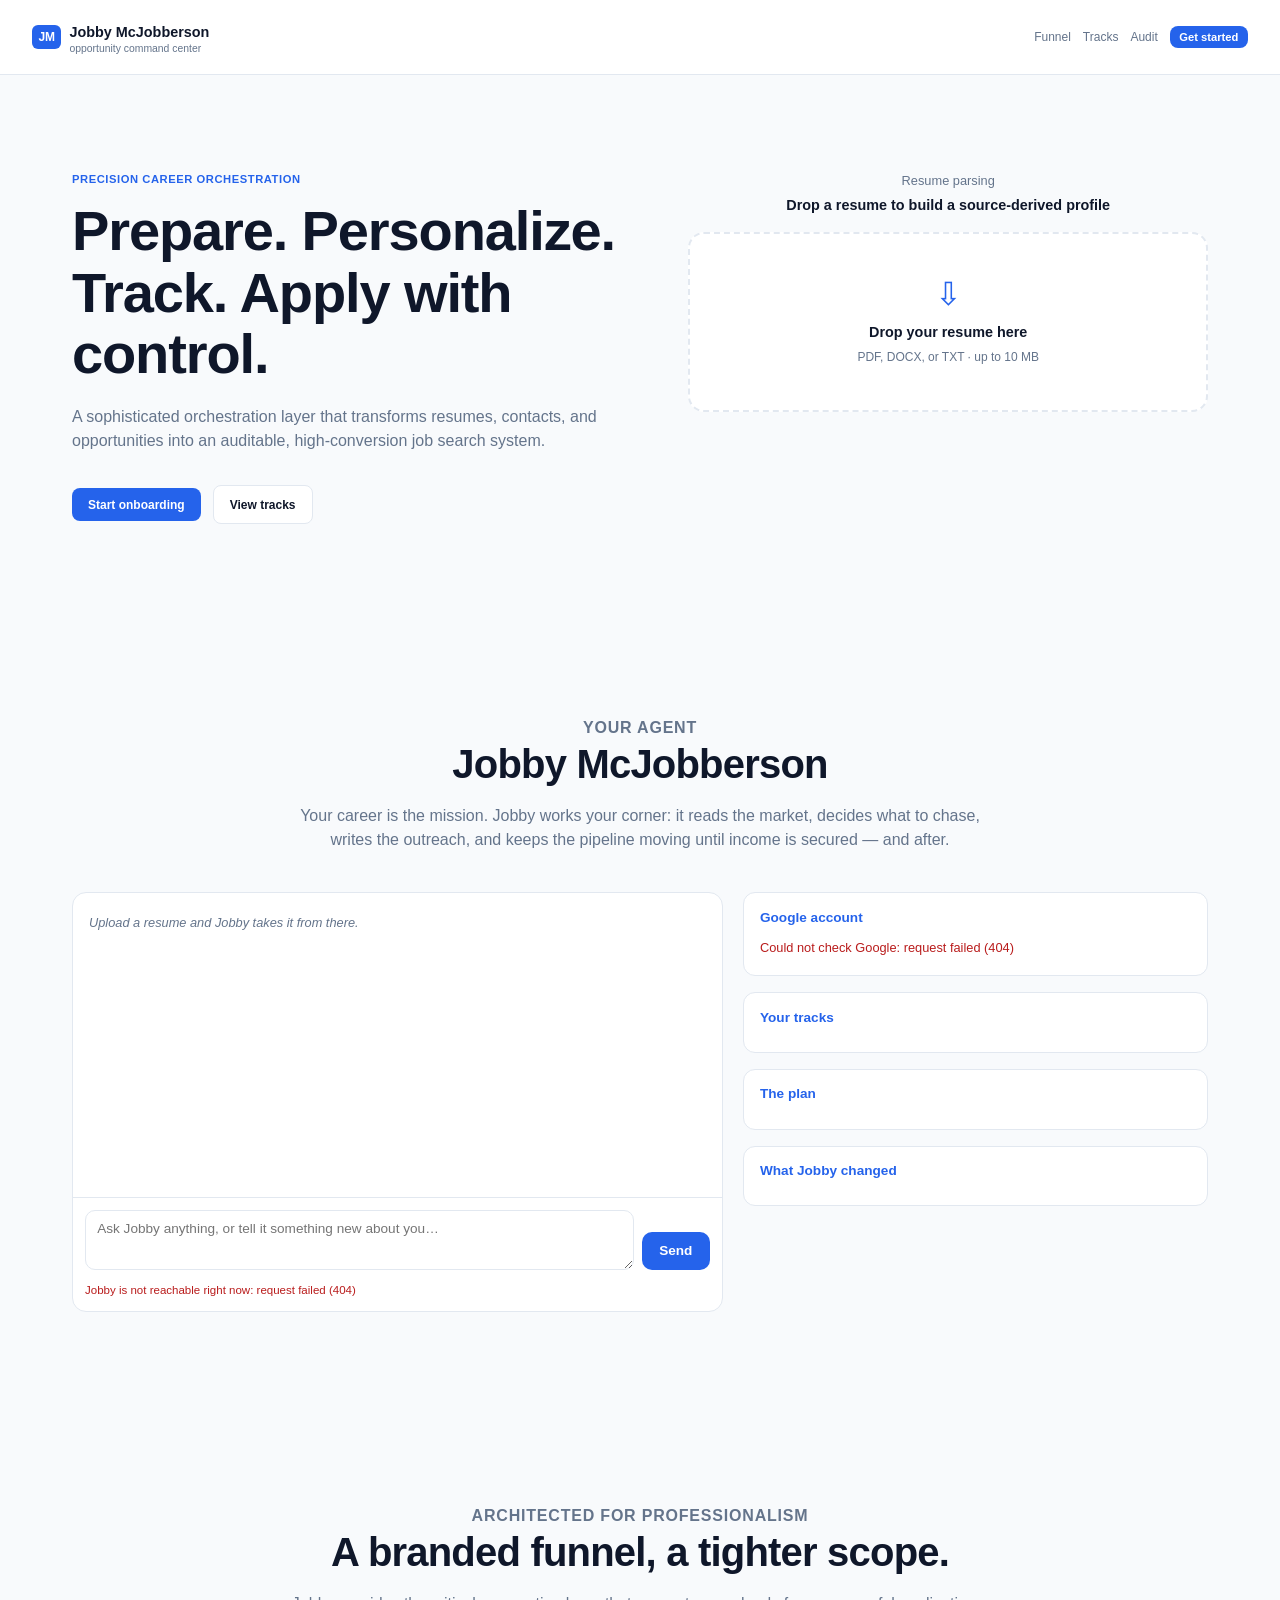
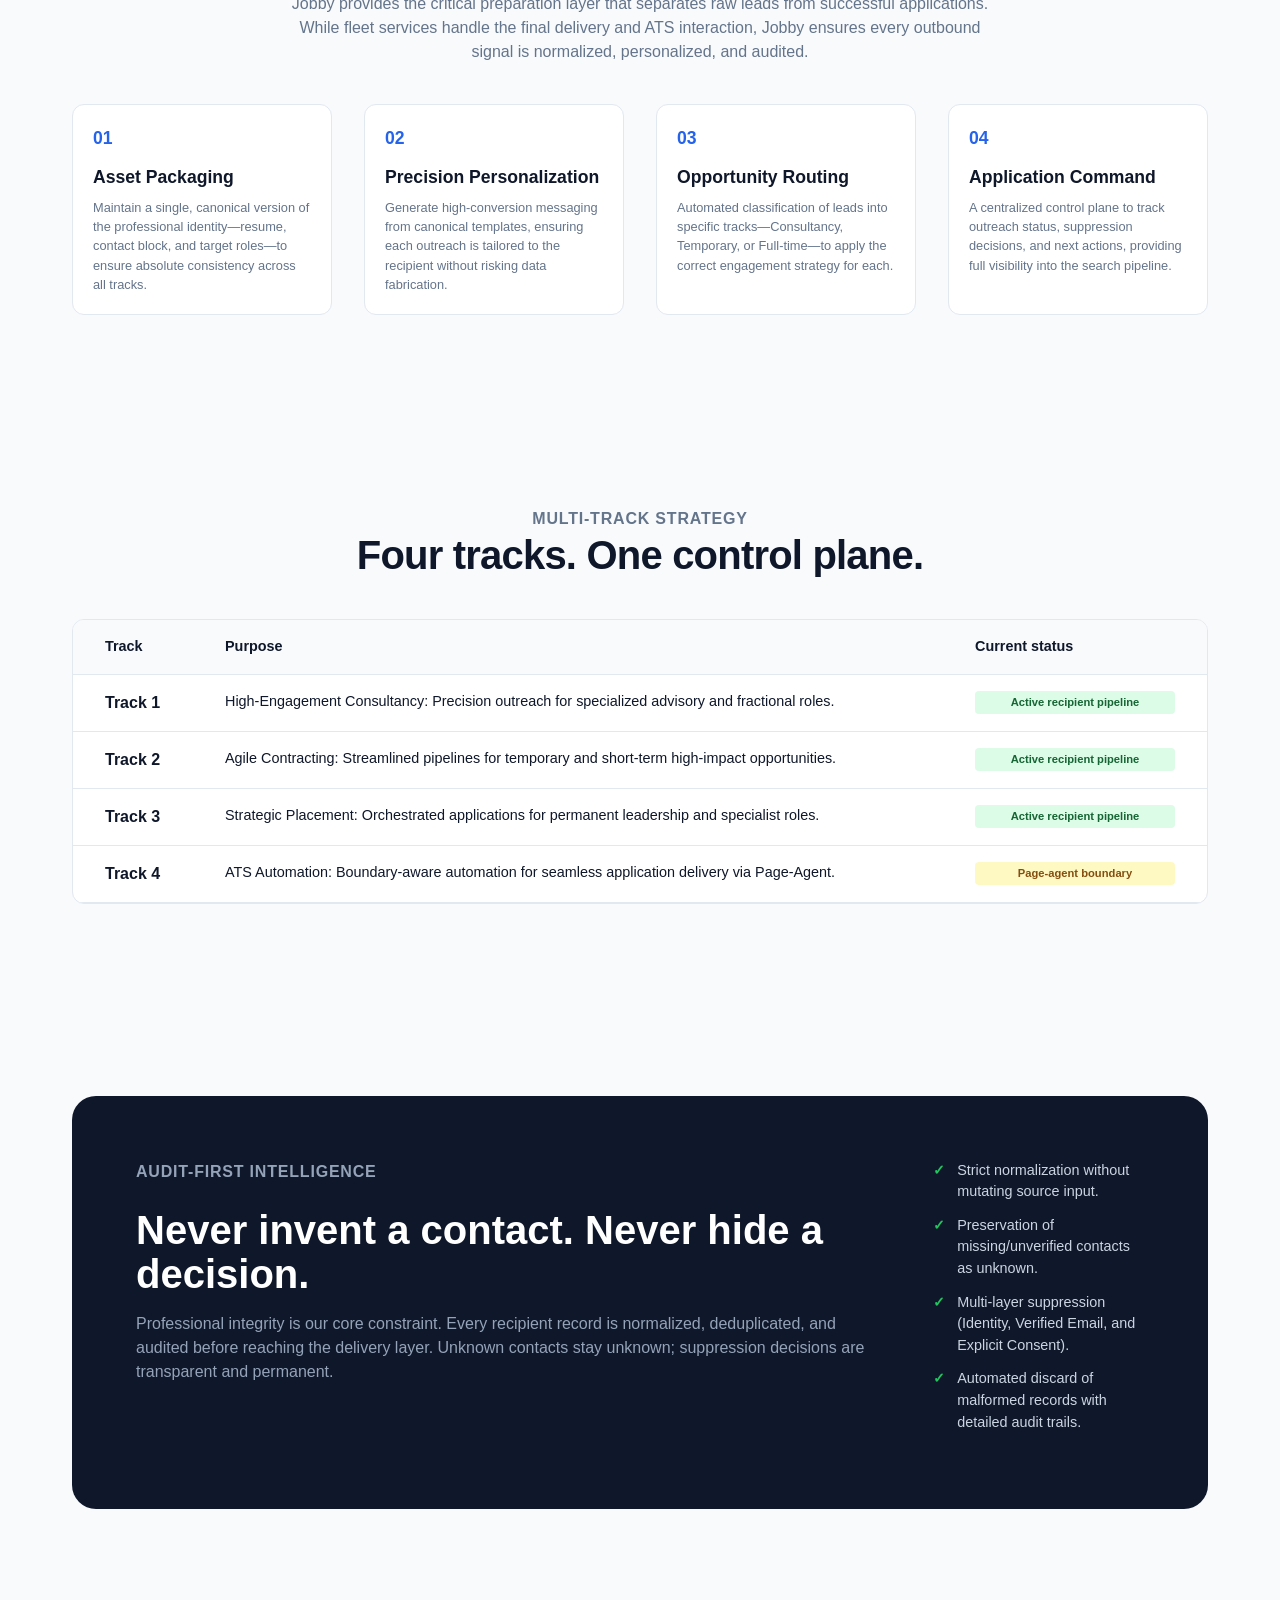
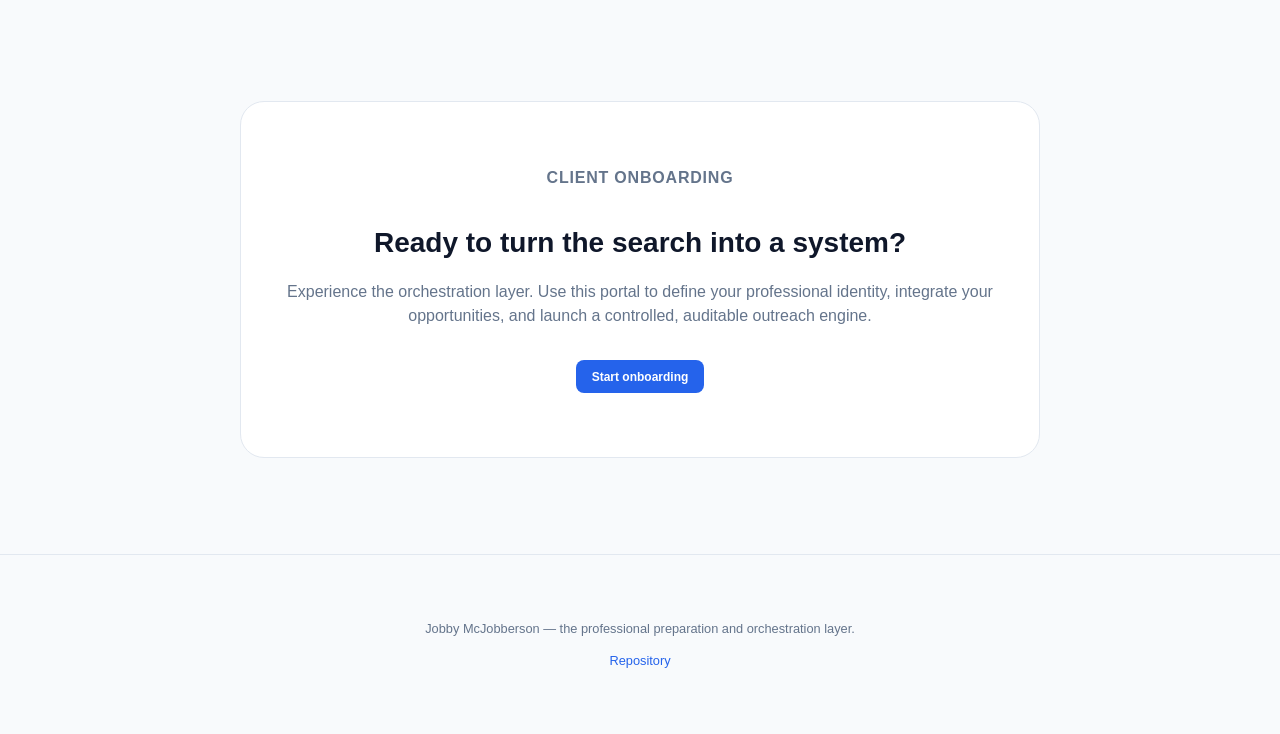
==== commit 461a3652: "rebuild resume_server.py: Jobby bridge, dossier cascade, versioned assets The file was truncated to " ====
--- a/docs/index.html
+++ b/docs/index.html
@@ -69,6 +69,82 @@
           </article>
         </div>
       </section>
+      <section class="parsed-profile-section" id="dossier-panel" aria-label="AI candidate dossier" aria-live="polite" hidden>
+        <div class="section-heading">
+          <p class="eyebrow">AI dossier</p>
+          <h2 id="dossier-heading">Building the candidate dossier</h2>
+          <p>Every field is taken from the resume itself. Anything the model could not confirm is listed under <em>Not stated in resume</em> rather than guessed, and anything it flagged for a second look is called out.</p>
+        </div>
+        <div id="dossier-body"></div>
+      </section>
+    </section>
+
+    <section class="section" id="jobby" aria-label="Jobby McJobberson">
+      <div class="section-heading">
+        <p class="eyebrow">Your agent</p>
+        <h2>Jobby McJobberson</h2>
+        <p>Your career is the mission. Jobby works your corner: it reads the market, decides what to chase, writes the outreach, and keeps the pipeline moving until income is secured — and after.</p>
+      </div>
+
+      <div class="jobby-status" id="jobby-status" hidden>
+        <div class="jobby-mission">
+          <p class="jobby-mission-label">Mission</p>
+          <p class="jobby-mission-value" id="jobby-mission">—</p>
+        </div>
+        <div class="jobby-tracks" id="jobby-tracks"></div>
+        <div class="jobby-controls">
+          <label class="jobby-toggle">
+            <input type="checkbox" id="jobby-autonomy" checked>
+            <span>Send outreach on my own</span>
+          </label>
+          <label class="jobby-toggle">
+            <input type="checkbox" id="jobby-kill-switch">
+            <span>Emergency stop</span>
+          </label>
+          <p class="jobby-cap" id="jobby-cap">—</p>
+        </div>
+      </div>
+
+      <div class="jobby-grid">
+        <div class="jobby-chat">
+          <div class="jobby-log" id="jobby-log" role="log" aria-live="polite" aria-label="Conversation with Jobby">
+            <p class="jobby-empty" id="jobby-empty">Upload a resume and Jobby takes it from there.</p>
+          </div>
+          <form class="jobby-compose" id="jobby-form">
+            <label class="visually-hidden" for="jobby-input">Message Jobby</label>
+            <textarea id="jobby-input" rows="2" placeholder="Ask Jobby anything, or tell it something new about you…" autocomplete="off"></textarea>
+            <button type="submit" id="jobby-send">Send</button>
+          </form>
+          <p class="jobby-hint" id="jobby-hint">Jobby writes to your dossier when you tell it something. Every change is logged and you can see it below.</p>
+        </div>
+
+        <aside class="jobby-side">
+          <div class="jobby-card" id="google-card">
+            <h3>Google account</h3>
+            <div id="google-panel">
+              <p class="jobby-muted" id="google-hint">Checking…</p>
+            </div>
+            <div class="google-actions" id="google-actions" hidden>
+              <button type="button" id="google-drive-btn" class="google-btn">Browse Drive</button>
+              <button type="button" id="google-replies-btn" class="google-btn">Check replies</button>
+              <button type="button" id="google-disconnect" class="google-btn google-btn-quiet">Disconnect</button>
+            </div>
+            <div id="google-detail" hidden></div>
+          </div>
+          <div class="jobby-card">
+            <h3>Your tracks</h3>
+            <div id="jobby-track-list"></div>
+          </div>
+          <div class="jobby-card">
+            <h3>The plan</h3>
+            <div id="jobby-plan"></div>
+          </div>
+          <div class="jobby-card">
+            <h3>What Jobby changed</h3>
+            <div id="jobby-edits"></div>
+          </div>
+        </aside>
+      </div>
     </section>
 
     <section class="section" id="funnel">
@@ -234,5 +310,6 @@
   </div>
 
   <script src="app.js" defer></script>
+<script src="jobby.js" defer></script>
 </body>
 </html>
--- a/docs/styles.css
+++ b/docs/styles.css
@@ -595,3 +595,421 @@
   .resume-drop-zone { max-width: 520px; }
   .parsed-profile-grid { grid-template-columns: repeat(3, 1fr); }
 }
+
+/* Dossier ---------------------------------------------------------------- */
+
+.dossier-grid .dossier-card { display: flex; flex-direction: column; }
+
+.dossier-name {
+  margin: 0 0 0.15rem;
+  color: var(--text);
+  font-size: 1.05rem;
+  font-weight: 600;
+}
+
+.dossier-role {
+  margin: 0 0 0.35rem;
+  color: var(--primary);
+  font-size: 0.85rem;
+}
+
+.dossier-muted {
+  margin: 0.2rem 0 0;
+  color: var(--text-muted);
+  font-size: 0.78rem;
+  line-height: 1.5;
+}
+
+.dossier-summary {
+  margin: 0;
+  color: var(--text);
+  font-size: 0.85rem;
+  line-height: 1.6;
+}
+
+.dossier-confidence {
+  margin: 0.6rem 0 0;
+  padding-top: 0.5rem;
+  border-top: 1px solid var(--border);
+  color: var(--text-muted);
+  font-size: 0.7rem;
+  letter-spacing: 0.04em;
+  text-transform: uppercase;
+}
+
+.dossier-list {
+  margin: 0.25rem 0 0;
+  padding-left: 1.1rem;
+  color: var(--text-muted);
+  font-size: 0.8rem;
+  line-height: 1.55;
+}
+
+.dossier-list li { margin-bottom: 0.2rem; }
+
+.dossier-list li.dossier-muted {
+  margin: 0;
+  padding: 0;
+  list-style: none;
+  margin-left: -1.1rem;
+  font-style: italic;
+}
+
+.dossier-subhead {
+  margin: 1.75rem 0 0.5rem;
+  color: var(--text);
+  font-size: 0.95rem;
+  text-align: left;
+}
+
+.dossier-timeline {
+  display: grid;
+  gap: 0.75rem;
+  text-align: left;
+}
+
+.dossier-job {
+  padding: 0.9rem 1rem;
+  border: 1px solid var(--border);
+  border-left: 3px solid var(--primary);
+  border-radius: 12px;
+  background: var(--white);
+}
+
+.dossier-job h3 {
+  margin: 0;
+  color: var(--primary);
+  font-size: 0.88rem;
+}
+
+#dossier-body > .dossier-list { margin-top: 0; }
+
+/* Jobby — the agent panel ------------------------------------------------ */
+
+.visually-hidden {
+  position: absolute;
+  width: 1px;
+  height: 1px;
+  overflow: hidden;
+  clip: rect(0 0 0 0);
+  white-space: nowrap;
+}
+
+.jobby-status {
+  display: grid;
+  gap: 1rem;
+  margin: 1.5rem 0;
+  padding: 1.1rem 1.25rem;
+  border: 1px solid var(--border);
+  border-radius: 14px;
+  background: var(--white);
+  text-align: left;
+}
+
+.jobby-status[hidden] { display: none; }
+
+.jobby-mission-label {
+  margin: 0;
+  color: var(--text-muted);
+  font-size: 0.65rem;
+  letter-spacing: 0.08em;
+  text-transform: uppercase;
+}
+
+.jobby-mission-value {
+  margin: 0.15rem 0 0;
+  color: var(--primary);
+  font-size: 1rem;
+  font-weight: 600;
+}
+
+.jobby-tracks,
+.jobby-cap {
+  margin: 0;
+  color: var(--text-muted);
+  font-size: 0.8rem;
+}
+
+.jobby-cap[data-kind="error"] { color: #b91c1c; }
+
+.jobby-controls {
+  display: flex;
+  flex-wrap: wrap;
+  gap: 0.75rem 1.25rem;
+  align-items: center;
+  padding-top: 0.75rem;
+  border-top: 1px solid var(--border);
+}
+
+.jobby-toggle {
+  display: inline-flex;
+  gap: 0.45rem;
+  align-items: center;
+  color: var(--text);
+  font-size: 0.82rem;
+  cursor: pointer;
+}
+
+.jobby-grid {
+  display: grid;
+  gap: 1.25rem;
+  margin-top: 1.25rem;
+  text-align: left;
+}
+
+.jobby-chat {
+  display: flex;
+  flex-direction: column;
+  min-height: 420px;
+  border: 1px solid var(--border);
+  border-radius: 14px;
+  background: var(--white);
+  overflow: hidden;
+}
+
+.jobby-log {
+  flex: 1;
+  max-height: 460px;
+  padding: 1rem;
+  overflow-y: auto;
+}
+
+.jobby-empty,
+.jobby-muted {
+  margin: 0.25rem 0;
+  color: var(--text-muted);
+  font-size: 0.8rem;
+  font-style: italic;
+}
+
+.jobby-msg {
+  margin-bottom: 0.9rem;
+  padding: 0.65rem 0.8rem;
+  border-radius: 12px;
+  background: #f7f8fa;
+}
+
+.jobby-msg-user {
+  background: #eef4ff;
+  border: 1px solid #d7e3ff;
+}
+
+.jobby-msg-jobby {
+  border: 1px solid var(--border);
+}
+
+.jobby-who {
+  display: block;
+  margin-bottom: 0.2rem;
+  color: var(--primary);
+  font-size: 0.62rem;
+  font-weight: 700;
+  letter-spacing: 0.08em;
+  text-transform: uppercase;
+}
+
+.jobby-text {
+  margin: 0;
+  color: var(--text);
+  font-size: 0.87rem;
+  line-height: 1.6;
+  white-space: pre-wrap;
+  overflow-wrap: anywhere;
+}
+
+.jobby-tools {
+  margin: 0.45rem 0 0;
+  padding-top: 0.4rem;
+  border-top: 1px dashed var(--border);
+  color: var(--text-muted);
+  font-size: 0.68rem;
+  line-height: 1.5;
+}
+
+.jobby-compose {
+  display: flex;
+  gap: 0.5rem;
+  align-items: flex-end;
+  padding: 0.75rem;
+  border-top: 1px solid var(--border);
+}
+
+.jobby-compose textarea {
+  flex: 1;
+  padding: 0.55rem 0.7rem;
+  border: 1px solid var(--border);
+  border-radius: 10px;
+  font: inherit;
+  font-size: 0.85rem;
+  resize: vertical;
+}
+
+.jobby-compose button {
+  padding: 0.55rem 1.1rem;
+  border: 0;
+  border-radius: 10px;
+  background: var(--primary);
+  color: #fff;
+  font: inherit;
+  font-size: 0.85rem;
+  font-weight: 600;
+  cursor: pointer;
+}
+
+.jobby-compose button:disabled { opacity: 0.55; cursor: progress; }
+
+.jobby-hint {
+  margin: 0;
+  padding: 0 0.75rem 0.75rem;
+  color: var(--text-muted);
+  font-size: 0.72rem;
+  line-height: 1.5;
+}
+
+.jobby-hint[data-kind="error"] { color: #b91c1c; }
+.jobby-hint[data-kind="working"] { color: var(--primary); }
+
+.jobby-side { display: grid; gap: 1rem; align-content: start; }
+
+.jobby-card {
+  padding: 0.9rem 1rem;
+  border: 1px solid var(--border);
+  border-radius: 12px;
+  background: var(--white);
+}
+
+.jobby-card h3 {
+  margin: 0 0 0.6rem;
+  color: var(--primary);
+  font-size: 0.85rem;
+}
+
+.jobby-track,
+.jobby-action,
+.jobby-edit {
+  display: flex;
+  gap: 0.6rem;
+  padding: 0.4rem 0;
+  border-bottom: 1px solid var(--border);
+}
+
+.jobby-track:last-child,
+.jobby-action:last-child,
+.jobby-edit:last-child { border-bottom: 0; }
+
+.jobby-track-dot {
+  flex: 0 0 auto;
+  width: 8px;
+  height: 8px;
+  margin-top: 0.35rem;
+  border-radius: 50%;
+  background: var(--border);
+}
+
+.jobby-track.is-active .jobby-track-dot { background: var(--primary); }
+.jobby-track:not(.is-active) { opacity: 0.55; }
+
+.jobby-track-name,
+.jobby-action-title,
+.jobby-edit-path {
+  margin: 0;
+  color: var(--text);
+  font-size: 0.8rem;
+  font-weight: 600;
+}
+
+.jobby-track-state,
+.jobby-action-detail,
+.jobby-edit-reason,
+.jobby-edit-meta {
+  margin: 0.1rem 0 0;
+  color: var(--text-muted);
+  font-size: 0.72rem;
+  line-height: 1.5;
+}
+
+.jobby-action-detail {
+  display: -webkit-box;
+  -webkit-line-clamp: 3;
+  -webkit-box-orient: vertical;
+  overflow: hidden;
+}
+
+.jobby-action-prio,
+.jobby-edit-verb {
+  flex: 0 0 auto;
+  align-self: flex-start;
+  padding: 0.1rem 0.35rem;
+  border-radius: 6px;
+  background: #eef4ff;
+  color: var(--primary);
+  font-size: 0.62rem;
+  font-weight: 700;
+  letter-spacing: 0.04em;
+  text-transform: uppercase;
+}
+
+.jobby-edit-meta { font-size: 0.66rem; }
+
+@media (min-width: 900px) {
+  .jobby-grid { grid-template-columns: 1.4fr 1fr; }
+}
+
+/* Google connection -------------------------------------------------------- */
+
+#google-hint[data-kind="error"] { color: #b91c1c; font-style: normal; }
+#google-hint[data-kind="ok"] { color: #15803d; font-style: normal; }
+#google-hint[data-kind="working"] { color: var(--primary); font-style: normal; }
+
+.google-actions {
+  display: flex;
+  flex-wrap: wrap;
+  gap: 0.4rem;
+  margin-top: 0.6rem;
+}
+
+.google-actions[hidden] { display: none; }
+
+.google-btn {
+  padding: 0.35rem 0.7rem;
+  border: 1px solid var(--border);
+  border-radius: 8px;
+  background: var(--white);
+  color: var(--text);
+  font: inherit;
+  font-size: 0.75rem;
+  cursor: pointer;
+}
+
+.google-btn:hover { border-color: var(--primary); color: var(--primary); }
+.google-btn[hidden] { display: none; }
+
+.google-btn-primary {
+  border-color: var(--primary);
+  background: var(--primary);
+  color: #fff;
+  font-weight: 600;
+}
+
+.google-btn-primary:hover { color: #fff; opacity: 0.9; }
+
+.google-btn-quiet { color: var(--text-muted); }
+
+#google-detail {
+  margin-top: 0.7rem;
+  padding-top: 0.6rem;
+  border-top: 1px solid var(--border);
+}
+
+#google-detail[hidden] { display: none; }
+
+.google-list { max-height: 220px; overflow-y: auto; }
+
+.google-row {
+  margin: 0.2rem 0;
+  color: var(--text-muted);
+  font-size: 0.72rem;
+  line-height: 1.45;
+  overflow-wrap: anywhere;
+}
+
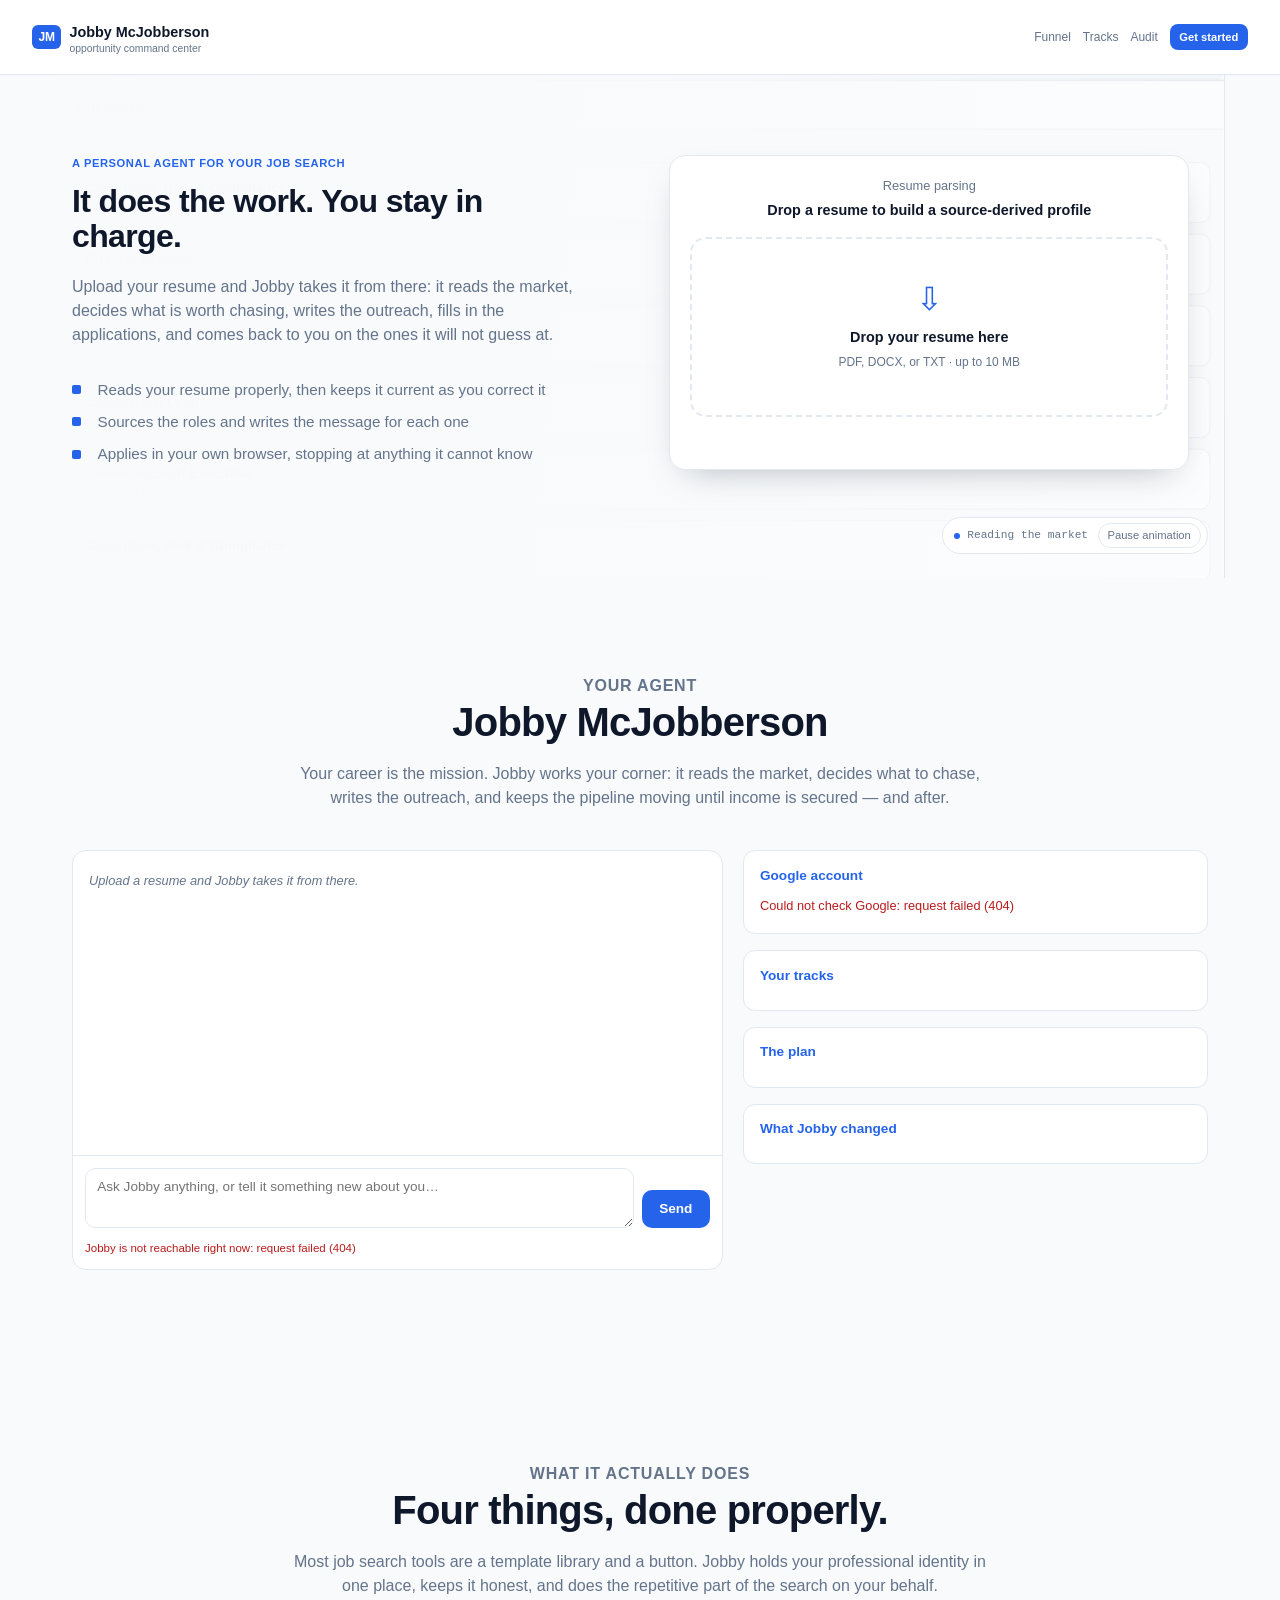
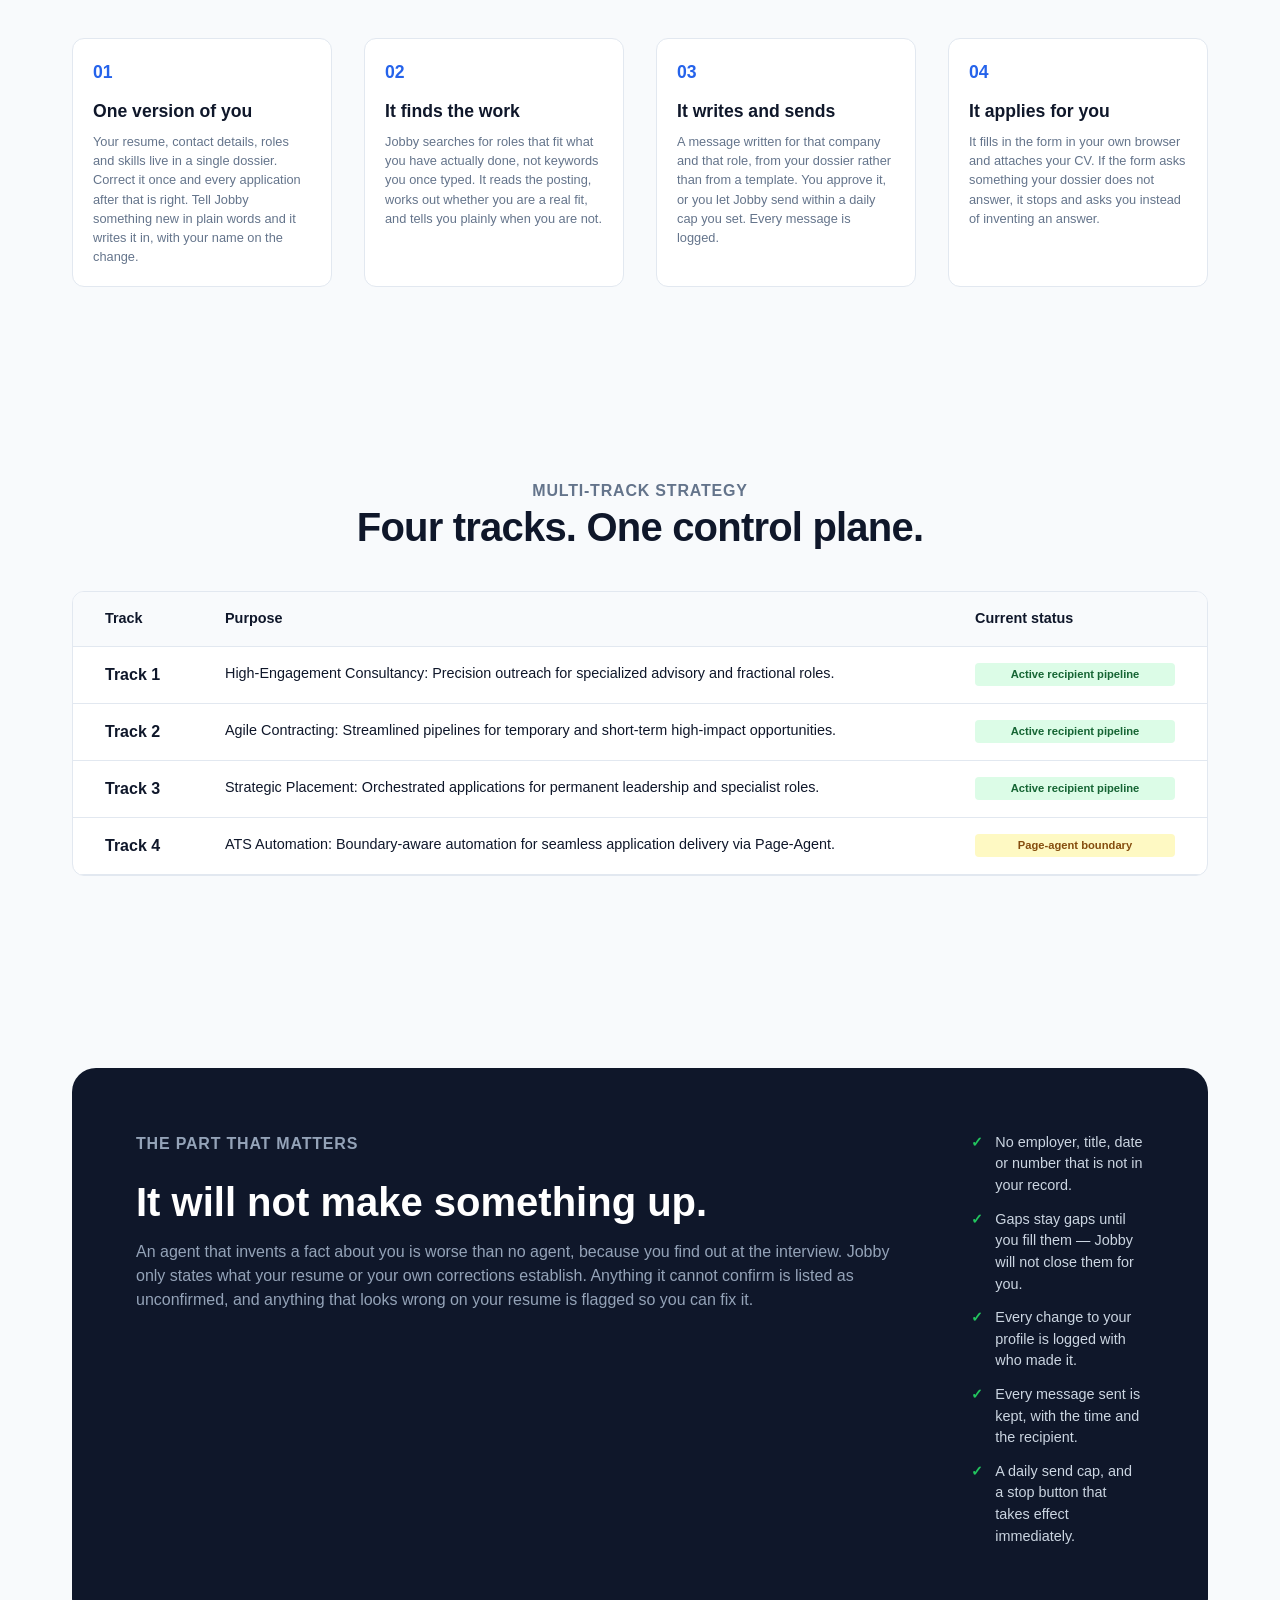
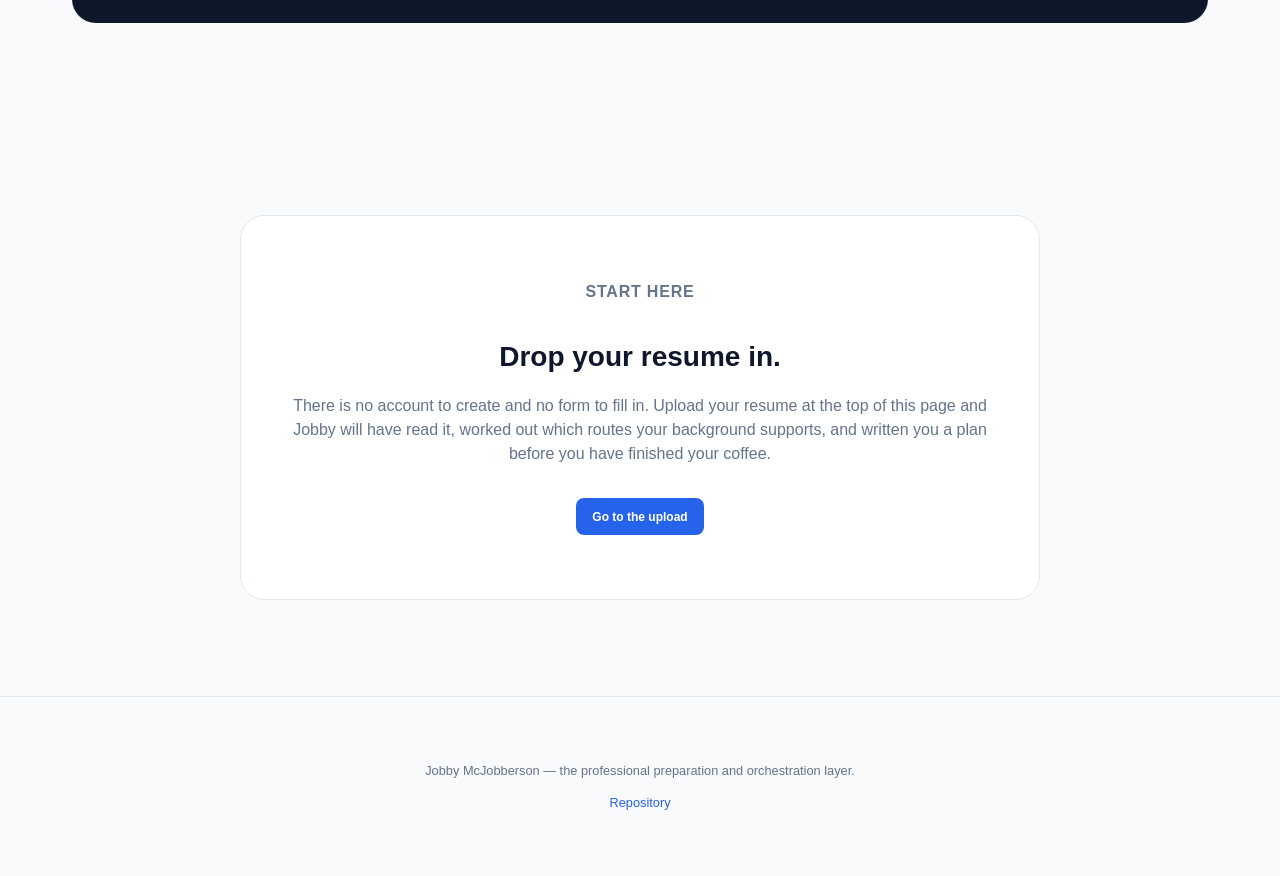
==== commit ac08704a: "hero rebuilt: the animation behind the thing you came to do The scene was a card beside the copy wit" ====
--- a/docs/index.html
+++ b/docs/index.html
@@ -20,34 +20,54 @@
       <a href="#funnel">Funnel</a>
       <a href="#tracks">Tracks</a>
       <a href="#audit">Audit</a>
-      <button class="button button-small" type="button" data-open-onboarding>Get started</button>
+      <a class="button button-small" href="#resume-drop-zone">Get started</a>
     </nav>
   </header>
 
   <main id="top">
     <section class="hero">
-      <div class="hero-copy">
-        <p class="eyebrow">Precision Career Orchestration</p>
-        <h1>Prepare. Personalize. Track. Apply with control.</h1>
-        <p class="lede">A sophisticated orchestration layer that transforms resumes, contacts, and opportunities into an auditable, high-conversion job search system.</p>
-        <div class="hero-actions">
-          <button class="button" type="button" data-open-onboarding>Start onboarding</button>
-          <a class="button secondary" href="#tracks">View tracks</a>
-        </div>
-      </div>
-      <section class="resume-drop-zone" id="resume-drop-zone" aria-label="Resume ingestion">
-        <div class="drop-topline">
-          <span>Resume parsing</span>
-          <strong>Drop a resume to build a source-derived profile</strong>
-        </div>
-        <div class="drop-area" id="resume-drop-area" role="button" tabindex="0" aria-controls="resume-file">
-          <div class="drop-icon" aria-hidden="true">⇩</div>
-          <p class="drop-label"><strong>Drop your resume here</strong></p>
-          <p class="drop-hint">PDF, DOCX, or TXT · up to 10 MB</p>
-          <input type="file" id="resume-file" accept=".pdf,.docx,.txt" aria-label="Choose a resume">
-        </div>
-        <p class="drop-status" id="resume-status" role="status" aria-live="polite"></p>
-      </section>
+      <!-- The scene is a background layer, not a card competing with the copy.
+           It sits behind everything and is scrimmed so the text stays legible. -->
+      <div class="hero-bg" id="hero-scene-host">
+        <canvas id="hero-scene" role="img" aria-label="An animated illustration of Jobby working: it scans a job board and picks a listing, rewrites your resume and extracts your skills, fills in an application form and attaches your CV, then stops on a question it will not guess the answer to and hands it back to you."></canvas>
+        <div class="hero-scrim"></div>
+        <div class="hero-scene-bar">
+          <span class="hero-scene-label" id="hero-scene-label">Reading the market</span>
+          <button type="button" id="hero-scene-toggle" class="hero-scene-toggle" aria-pressed="true">Pause animation</button>
+        </div>
+        <p class="visually-hidden">The animation repeats the four steps listed in the hero. It can be paused with the button beside it.</p>
+      </div>
+
+      <div class="hero-inner">
+        <div class="hero-copy">
+          <p class="eyebrow">A personal agent for your job search</p>
+          <h1>It does the work. You stay in charge.</h1>
+          <p class="lede">Upload your resume and Jobby takes it from there: it reads the market, decides what is worth chasing, writes the outreach, fills in the applications, and comes back to you on the ones it will not guess at.</p>
+          <ul class="hero-points">
+            <li>Reads your resume properly, then keeps it current as you correct it</li>
+            <li>Sources the roles and writes the message for each one</li>
+            <li>Applies in your own browser, stopping at anything it cannot know</li>
+          </ul>
+        </div>
+
+        <section class="resume-drop-zone" id="resume-drop-zone" aria-label="Resume ingestion">
+          <div class="drop-topline">
+            <span>Resume parsing</span>
+            <strong>Drop a resume to build a source-derived profile</strong>
+          </div>
+          <div class="drop-area" id="resume-drop-area" role="button" tabindex="0" aria-controls="resume-file">
+            <div class="drop-icon" aria-hidden="true">⇩</div>
+            <p class="drop-label"><strong>Drop your resume here</strong></p>
+            <p class="drop-hint">PDF, DOCX, or TXT · up to 10 MB</p>
+            <input type="file" id="resume-file" accept=".pdf,.docx,.txt" aria-label="Choose a resume">
+          </div>
+          <p class="drop-status" id="resume-status" role="status" aria-live="polite"></p>
+        </section>
+      </div>
+    </section>
+
+    <!-- Results sit below the hero, on the flat page. Inside it they grew
+         the section without bound and were laid over the moving background. -->
       <section class="parsed-profile-section" id="parsed-profile" aria-label="Parsed resume profile" hidden>
         <div class="section-heading">
           <p class="eyebrow">Source-derived profile</p>
@@ -77,7 +97,6 @@
         </div>
         <div id="dossier-body"></div>
       </section>
-    </section>
 
     <section class="section" id="jobby" aria-label="Jobby McJobberson">
       <div class="section-heading">
@@ -149,30 +168,30 @@
 
     <section class="section" id="funnel">
       <div class="section-heading">
-        <p class="eyebrow">Architected for Professionalism</p>
-        <h2>A branded funnel, a tighter scope.</h2>
-        <p>Jobby provides the critical preparation layer that separates raw leads from successful applications. While fleet services handle the final delivery and ATS interaction, Jobby ensures every outbound signal is normalized, personalized, and audited.</p>
+        <p class="eyebrow">What it actually does</p>
+        <h2>Four things, done properly.</h2>
+        <p>Most job search tools are a template library and a button. Jobby holds your professional identity in one place, keeps it honest, and does the repetitive part of the search on your behalf.</p>
       </div>
       <div class="feature-grid">
         <article class="feature-card">
           <span class="icon">01</span>
-          <h3>Asset Packaging</h3>
-          <p>Maintain a single, canonical version of the professional identity—resume, contact block, and target roles—to ensure absolute consistency across all tracks.</p>
+          <h3>One version of you</h3>
+          <p>Your resume, contact details, roles and skills live in a single dossier. Correct it once and every application after that is right. Tell Jobby something new in plain words and it writes it in, with your name on the change.</p>
         </article>
         <article class="feature-card">
           <span class="icon">02</span>
-          <h3>Precision Personalization</h3>
-          <p>Generate high-conversion messaging from canonical templates, ensuring each outreach is tailored to the recipient without risking data fabrication.</p>
+          <h3>It finds the work</h3>
+          <p>Jobby searches for roles that fit what you have actually done, not keywords you once typed. It reads the posting, works out whether you are a real fit, and tells you plainly when you are not.</p>
         </article>
         <article class="feature-card">
           <span class="icon">03</span>
-          <h3>Opportunity Routing</h3>
-          <p>Automated classification of leads into specific tracks—Consultancy, Temporary, or Full-time—to apply the correct engagement strategy for each.</p>
+          <h3>It writes and sends</h3>
+          <p>A message written for that company and that role, from your dossier rather than from a template. You approve it, or you let Jobby send within a daily cap you set. Every message is logged.</p>
         </article>
         <article class="feature-card">
           <span class="icon">04</span>
-          <h3>Application Command</h3>
-          <p>A centralized control plane to track outreach status, suppression decisions, and next actions, providing full visibility into the search pipeline.</p>
+          <h3>It applies for you</h3>
+          <p>It fills in the form in your own browser and attaches your CV. If the form asks something your dossier does not answer, it stops and asks you instead of inventing an answer.</p>
         </article>
       </div>
     </section>
@@ -214,25 +233,26 @@
     <section class="section" id="audit">
       <div class="audit-panel">
         <div>
-          <p class="eyebrow">Audit-First Intelligence</p>
-          <h2>Never invent a contact. Never hide a decision.</h2>
-          <p>Professional integrity is our core constraint. Every recipient record is normalized, deduplicated, and audited before reaching the delivery layer. Unknown contacts stay unknown; suppression decisions are transparent and permanent.</p>
+          <p class="eyebrow">The part that matters</p>
+          <h2>It will not make something up.</h2>
+          <p>An agent that invents a fact about you is worse than no agent, because you find out at the interview. Jobby only states what your resume or your own corrections establish. Anything it cannot confirm is listed as unconfirmed, and anything that looks wrong on your resume is flagged so you can fix it.</p>
         </div>
         <ul class="check-list">
-          <li>Strict normalization without mutating source input.</li>
-          <li>Preservation of missing/unverified contacts as unknown.</li>
-          <li>Multi-layer suppression (Identity, Verified Email, and Explicit Consent).</li>
-          <li>Automated discard of malformed records with detailed audit trails.</li>
+          <li>No employer, title, date or number that is not in your record.</li>
+          <li>Gaps stay gaps until you fill them — Jobby will not close them for you.</li>
+          <li>Every change to your profile is logged with who made it.</li>
+          <li>Every message sent is kept, with the time and the recipient.</li>
+          <li>A daily send cap, and a stop button that takes effect immediately.</li>
         </ul>
       </div>
     </section>
 
     <section class="section start" id="start">
       <div class="start-card">
-        <p class="eyebrow">Client onboarding</p>
-        <h2>Ready to turn the search into a system?</h2>
-        <p>Experience the orchestration layer. Use this portal to define your professional identity, integrate your opportunities, and launch a controlled, auditable outreach engine.</p>
-        <button class="button" type="button" data-open-onboarding>Start onboarding</button>
+        <p class="eyebrow">Start here</p>
+        <h2>Drop your resume in.</h2>
+        <p>There is no account to create and no form to fill in. Upload your resume at the top of this page and Jobby will have read it, worked out which routes your background supports, and written you a plan before you have finished your coffee.</p>
+        <a class="button" href="#resume-drop-zone">Go to the upload</a>
       </div>
     </section>
   </main>
@@ -242,74 +262,8 @@
     <a href="https://github.com/xmrtdao/jobby-mcjobberson">Repository</a>
   </footer>
 
-  <div id="onboarding-overlay">
-    <div class="onboarding-modal">
-      <div class="onboarding-step active" data-step="1">
-        <p class="eyebrow">Step 01</p>
-        <h2>Professional Profile</h2>
-        <p>Define the identity and target roles for this search.</p>
-        <div class="form-group">
-          <label>Full Name</label>
-          <input type="text" id="onboard-name" placeholder="e.g. Jane Doe">
-        </div>
-        <div class="form-group">
-          <label>Target Job Titles</label>
-          <input type="text" id="onboard-roles" placeholder="e.g. Senior Engineer, Systems Architect">
-        </div>
-        <div class="modal-nav">
-          <div></div>
-          <button class="button" type="button" data-onboarding-step="2">Continue</button>
-        </div>
-      </div>
-
-      <div class="onboarding-step" data-step="2">
-        <p class="eyebrow">Step 02</p>
-        <h2>The Package</h2>
-        <p>Upload or link the canonical documents.</p>
-        <div class="form-group">
-          <label>Resume / CV URL</label>
-          <input type="url" id="onboard-resume" placeholder="https://...">
-        </div>
-        <div class="form-group">
-          <label>Cover Letter Template URL</label>
-          <input type="url" id="onboard-cover" placeholder="https://...">
-        </div>
-        <div class="modal-nav">
-          <button class="button secondary" type="button" data-onboarding-step="1">Back</button>
-          <button class="button" type="button" data-onboarding-step="3">Continue</button>
-        </div>
-      </div>
-
-      <div class="onboarding-step" data-step="3">
-        <p class="eyebrow">Step 03</p>
-        <h2>Opportunity Sources</h2>
-        <p>Where are the leads coming from?</p>
-        <div class="form-group">
-          <label>Primary Lead Source</label>
-          <textarea id="onboard-sources" rows="3" placeholder="e.g. LinkedIn, Industry Newsletters, Direct Referrals"></textarea>
-        </div>
-        <div class="modal-nav">
-          <button class="button secondary" type="button" data-onboarding-step="2">Back</button>
-          <button class="button" type="button" data-onboarding-step="4">Continue</button>
-        </div>
-      </div>
-
-      <div class="onboarding-step" data-step="4">
-        <p class="eyebrow">Step 04</p>
-        <h2>Ready for Launch</h2>
-        <p>Confirm your details and activate the command center.</p>
-        <div id="summary-box">
-          <!-- Summary injected by JS -->
-        </div>
-        <div class="modal-nav">
-          <button class="button secondary" type="button" data-onboarding-step="3">Back</button>
-          <button class="button" type="button" data-onboarding-finish>Finish &amp; Activate</button>
-        </div>
-      </div>
-    </div>
-  </div>
-
   <script src="app.js" defer></script>
+<script src="hero-scene.js" defer></script>
 <script src="jobby.js" defer></script>
 </body>
 </html>
--- a/docs/styles.css
+++ b/docs/styles.css
@@ -137,15 +137,209 @@
 }
 
 /* --- Hero (Mobile First) --- */
+/* --- Hero ---------------------------------------------------------------
+ * Three layers: the scene behind, a scrim for legibility, the content in
+ * front. The animation is what the product does, so it belongs behind the thing
+ * you came here to do rather than beside it.
+ */
 .hero {
-  display: flex;
-  flex-direction: column;
-  gap: 2rem;
-  padding: 3rem 1rem;
+  position: relative;
+  isolation: isolate;
+  overflow: hidden;
+  padding: 3rem 1rem 3.5rem;
   max-width: 1200px;
   margin: 0 auto;
+}
+
+.hero-bg {
+  position: absolute;
+  inset: 0;
+  z-index: 0;
+  pointer-events: none;
+}
+.hero-bg canvas { display: block; width: 100%; height: 100%; }
+
+/* Legibility.
+ *
+ * The scrim has to answer the layout, so it differs by width. Stacked, the copy
+ * and the drop zone span the full width, so there is no clear area for the
+ * scene and it is held back to a texture: a vertical wash that lets a little
+ * through top and bottom where nothing is written. At desktop widths the split
+ * puts the text on the left and gives the scene the right, which is where an
+ * angled gradient does the job properly.
+ *
+ * The opaque end has to be effectively solid in both. The scene draws form
+ * labels across the whole canvas, and at anything less they read through the
+ * hero points as ghost text behind real text, which is worse than either alone.
+ */
+.hero-scrim {
+  position: absolute;
+  inset: 0;
+  background:
+    linear-gradient(180deg,
+      rgba(248, 250, 252, 0.9) 0%,
+      rgba(248, 250, 252, 0.985) 14%,
+      rgba(248, 250, 252, 0.99) 86%,
+      rgba(248, 250, 252, 0.9) 100%);
+}
+
+.hero-inner {
+  position: relative;
+  z-index: 2;
+  display: flex;
+  flex-direction: column;
+  gap: 2.25rem;
   text-align: center;
 }
+
+.hero-copy { max-width: 34rem; margin: 0 auto; }
+
+.hero h1 {
+  font-size: 2rem;
+  line-height: 1.1;
+  margin-bottom: 1.25rem;
+  letter-spacing: -0.02em;
+}
+
+.lede {
+  font-size: 1rem;
+  color: var(--text-muted);
+  margin-bottom: 1.75rem;
+  max-width: 600px;
+  margin-left: auto;
+  margin-right: auto;
+}
+
+/* The three concrete claims. A list, not a paragraph, so a reader skimming
+ * gets the specifics rather than the adjectives. */
+.hero-points {
+  list-style: none;
+  margin: 0 auto;
+  padding: 0;
+  max-width: 32rem;
+  text-align: left;
+  display: grid;
+  gap: 0.6rem;
+}
+.hero-points li {
+  position: relative;
+  padding-left: 1.6rem;
+  font-size: 0.95rem;
+  color: var(--text-muted);
+}
+.hero-points li::before {
+  content: "";
+  position: absolute;
+  left: 0;
+  top: 0.42em;
+  width: 0.55rem;
+  height: 0.55rem;
+  border-radius: 2px;
+  background: var(--primary);
+}
+
+/* The drop zone is part of the hero composition, so it carries its own
+ * surface: the background behind it is an animation, not a page. */
+.resume-drop-zone {
+  width: 100%;
+  max-width: 34rem;
+  margin: 0 auto;
+  text-align: center;
+  background: var(--white);
+  border: 1px solid var(--border);
+  border-radius: 16px;
+  padding: 1.25rem;
+  box-shadow: 0 14px 34px -18px rgba(15, 23, 42, 0.35);
+}
+
+/* The act label and the pause control float over the scene rather than
+ * occupying layout, so they cost the copy nothing. */
+.hero-scene-bar {
+  position: absolute;
+  right: 1rem;
+  bottom: 1rem;
+  z-index: 3;
+  display: flex;
+  align-items: center;
+  gap: 0.6rem;
+  padding: 0.3rem 0.4rem 0.3rem 0.7rem;
+  border: 1px solid var(--border);
+  border-radius: 999px;
+  background: rgba(255, 255, 255, 0.9);
+  backdrop-filter: blur(6px);
+  pointer-events: auto;
+}
+.hero-scene-label {
+  font-family: ui-monospace, SFMono-Regular, Menlo, Consolas, monospace;
+  font-size: 0.7rem;
+  color: var(--text-muted);
+  display: flex;
+  align-items: center;
+  gap: 0.45rem;
+}
+.hero-scene-label::before {
+  content: "";
+  width: 6px;
+  height: 6px;
+  border-radius: 50%;
+  background: var(--primary);
+  animation: hero-pulse 2.4s ease-in-out infinite;
+}
+@keyframes hero-pulse {
+  0%, 100% { opacity: 1; }
+  50% { opacity: 0.25; }
+}
+.hero-scene-toggle {
+  font: inherit;
+  font-size: 0.7rem;
+  color: var(--text-muted);
+  background: transparent;
+  border: 1px solid var(--border);
+  border-radius: 999px;
+  padding: 0.2rem 0.55rem;
+  cursor: pointer;
+}
+.hero-scene-toggle:hover { color: var(--primary); border-color: var(--primary); }
+.hero-scene-toggle:focus-visible {
+  outline: 2px solid var(--primary);
+  outline-offset: 2px;
+}
+/* Paused: the live dot stops too, so the control does not read as "running"
+ * while the scene is held still. */
+.hero-scene-host.is-paused .hero-scene-label::before { animation: none; opacity: 0.4; }
+
+@media (prefers-reduced-motion: reduce) {
+  .hero-scene-label::before { animation: none; }
+}
+
+@media (min-width: 900px) {
+  .hero { padding: 5rem 2rem 5.5rem; }
+  /* Copy and drop zone share the row. The copy takes a little under half so a
+   * line of the h1 never runs the full measure of the page. */
+  .hero-inner {
+    flex-direction: row;
+    align-items: flex-start;
+    text-align: left;
+    gap: 3.5rem;
+  }
+  .hero-copy { flex: 0 0 46%; margin: 0; }
+  .hero h1 { font-size: 3.25rem; }
+  .hero-points { margin-left: 0; }
+  .resume-drop-zone { flex: 1 1 54%; max-width: none; margin: 0; text-align: left; }
+  .hero-scene-bar { right: 2rem; bottom: 1.5rem; }
+  /* Two columns, so the scene is given the right-hand side to live in and the
+   * angled gradient can do its job: solid under the copy, thin over the scene. */
+  .hero-scrim {
+    background:
+      linear-gradient(96deg,
+        rgba(248, 250, 252, 0.995) 0%,
+        rgba(248, 250, 252, 0.99) 34%,
+        rgba(248, 250, 252, 0.93) 54%,
+        rgba(248, 250, 252, 0.72) 74%,
+        rgba(248, 250, 252, 0.5) 100%);
+  }
+}
+
 
 .eyebrow {
   color: var(--primary);
@@ -172,11 +366,56 @@
   margin-right: auto;
 }
 
-.hero-actions {
-  display: flex;
-  flex-direction: column;
-  gap: 0.75rem;
-  align-items: center;
+
+
+/* The three concrete claims. Written as a list rather than a paragraph so a
+ * reader skimming gets the specifics, not the adjectives. */
+.hero-points {
+  list-style: none;
+  margin: 0 auto 1.5rem;
+  padding: 0;
+  max-width: 34rem;
+  text-align: left;
+  display: grid;
+  gap: 0.6rem;
+}
+.hero-points li {
+  position: relative;
+  padding-left: 1.6rem;
+  font-size: 0.95rem;
+  color: var(--text-muted);
+}
+.hero-points li::before {
+  content: "";
+  position: absolute;
+  left: 0;
+  top: 0.42em;
+  width: 0.55rem;
+  height: 0.55rem;
+  border-radius: 2px;
+  background: var(--primary);
+}
+
+
+/* --- The hero scene --- */
+/* The canvas carries the demonstration; the copy in front of it carries the
+ * meaning, so the animation is decorative and never the only way anything is
+ * conveyed. Its own rules live with the rest of the hero block. */
+
+
+
+
+
+
+
+
+/* Paused: the live indicator stops too, so the state is not signalled as
+ * "running" while the scene is held still. */
+
+
+@media (prefers-reduced-motion: reduce) {
+
+
 }
 
 .hero-card {
@@ -348,36 +587,11 @@
   text-decoration: none;
 }
 
-/* --- Onboarding Overlay --- */
-#onboarding-overlay {
-  position: fixed;
-  inset: 0;
-  background: rgba(15, 23, 42, 0.8);
-  backdrop-filter: blur(4px);
-  display: none;
-  justify-content: center;
-  align-items: center;
-  z-index: 1000;
-  padding: 1rem;
-}
-
-.onboarding-modal {
-  background: var(--white);
-  width: 100%;
-  max-width: 600px;
-  border-radius: 20px;
-  padding: 1.5rem;
-  position: relative;
-  max-height: 90vh;
-  overflow-y: auto;
-}
-
-.onboarding-step { display: none; }
-.onboarding-step.active { display: block; }
-
-.onboarding-modal h2 { margin-bottom: 0.75rem; font-size: 1.25rem; }
-.onboarding-modal p { color: var(--text-muted); margin-bottom: 1.5rem; font-size: 0.9rem; }
-
+/* --- Form groups ---
+   The onboarding overlay used to carry the comment above these rules. It is
+   gone - it collected values and then alerted that onboarding was complete
+   without saving anything - but the form controls are still used by the Google
+   card, so the rules stay. */
 .form-group { margin-bottom: 1.25rem; }
 .form-group label { display: block; font-size: 0.8rem; font-weight: 600; margin-bottom: 0.4rem; }
 .form-group input, .form-group textarea {
@@ -408,16 +622,9 @@
 @media (min-width: 900px) {
   .site-header { padding: 1.25rem 2rem; }
   
-  .hero {
-    flex-direction: row;
-    text-align: left;
-    padding: 6rem 2rem;
-    gap: 4rem;
-  }
   
-  .hero h1 { font-size: 3.5rem; }
-  .lede { margin-left: 0; }
-  .hero-actions { flex-direction: row; justify-content: flex-start; }
+
+
   
   .section { padding: 6rem 2rem; }
   .section-heading h2 { font-size: 2.5rem; }
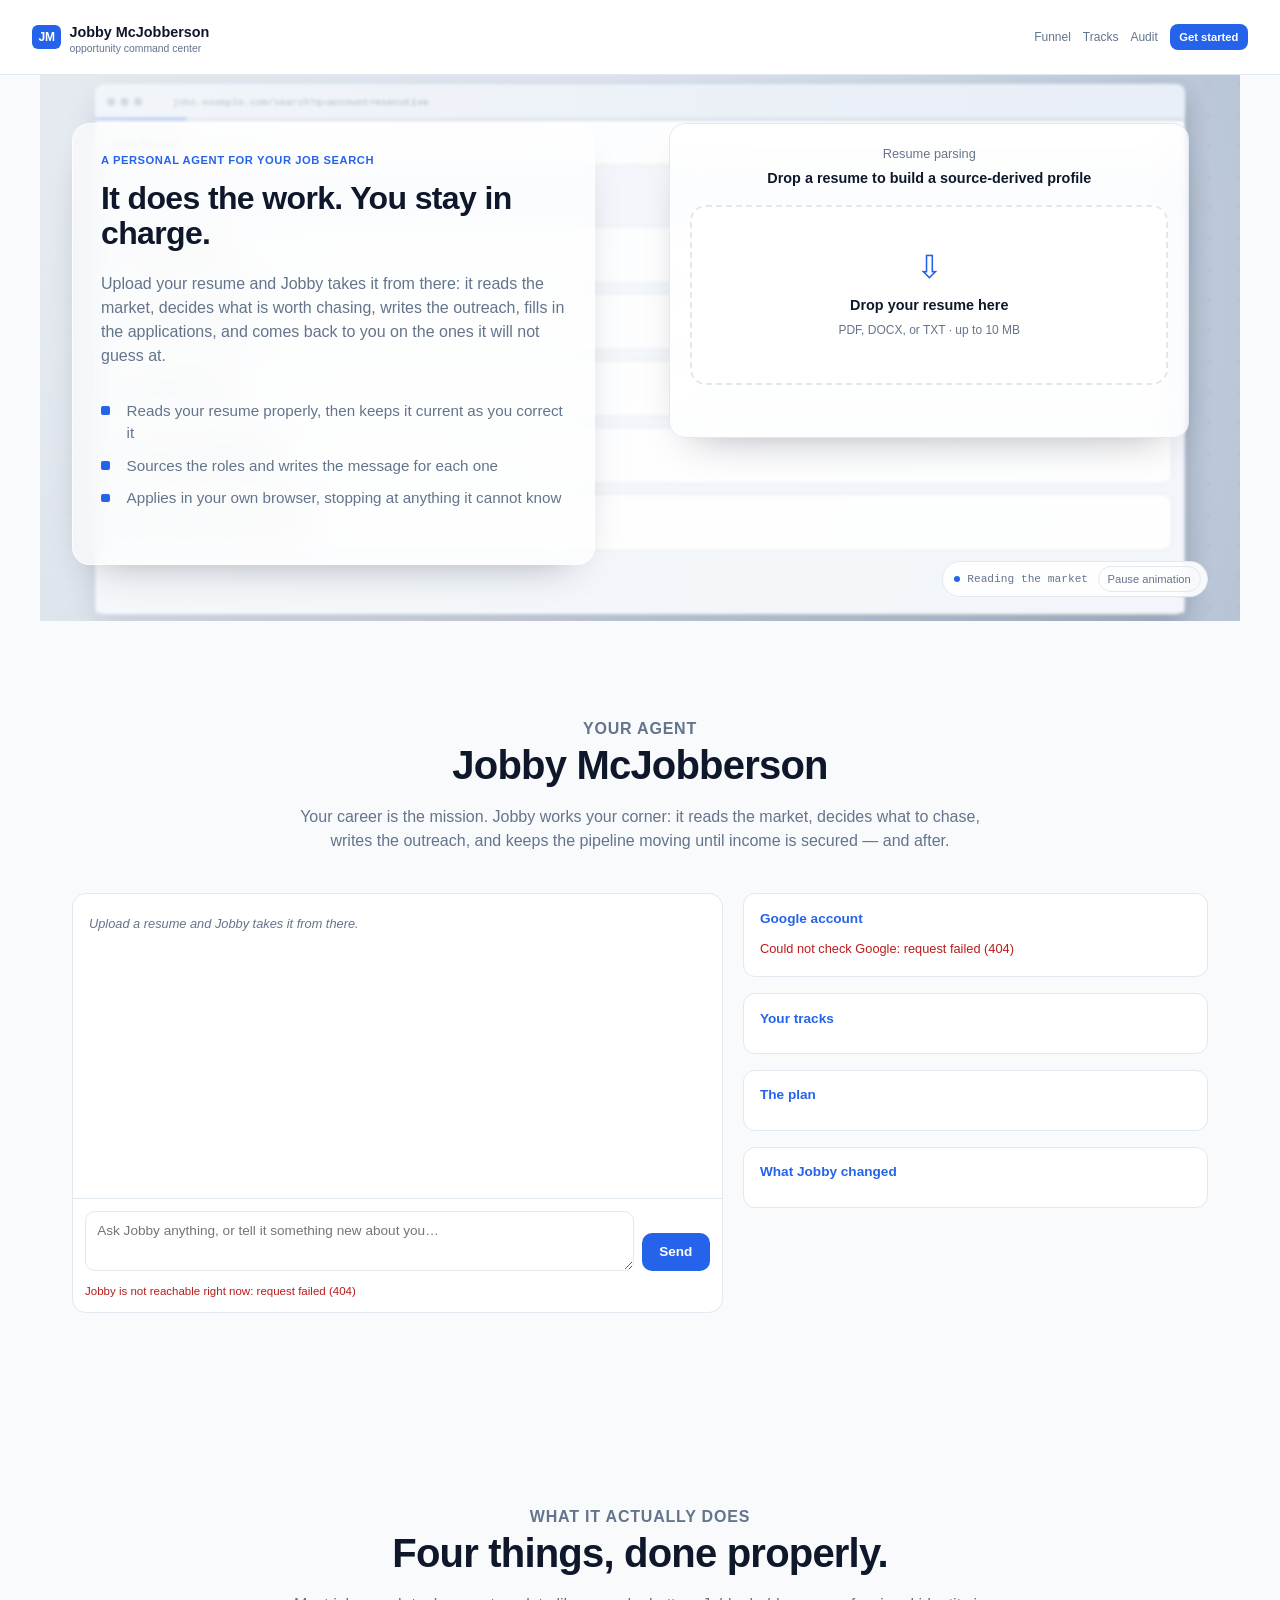
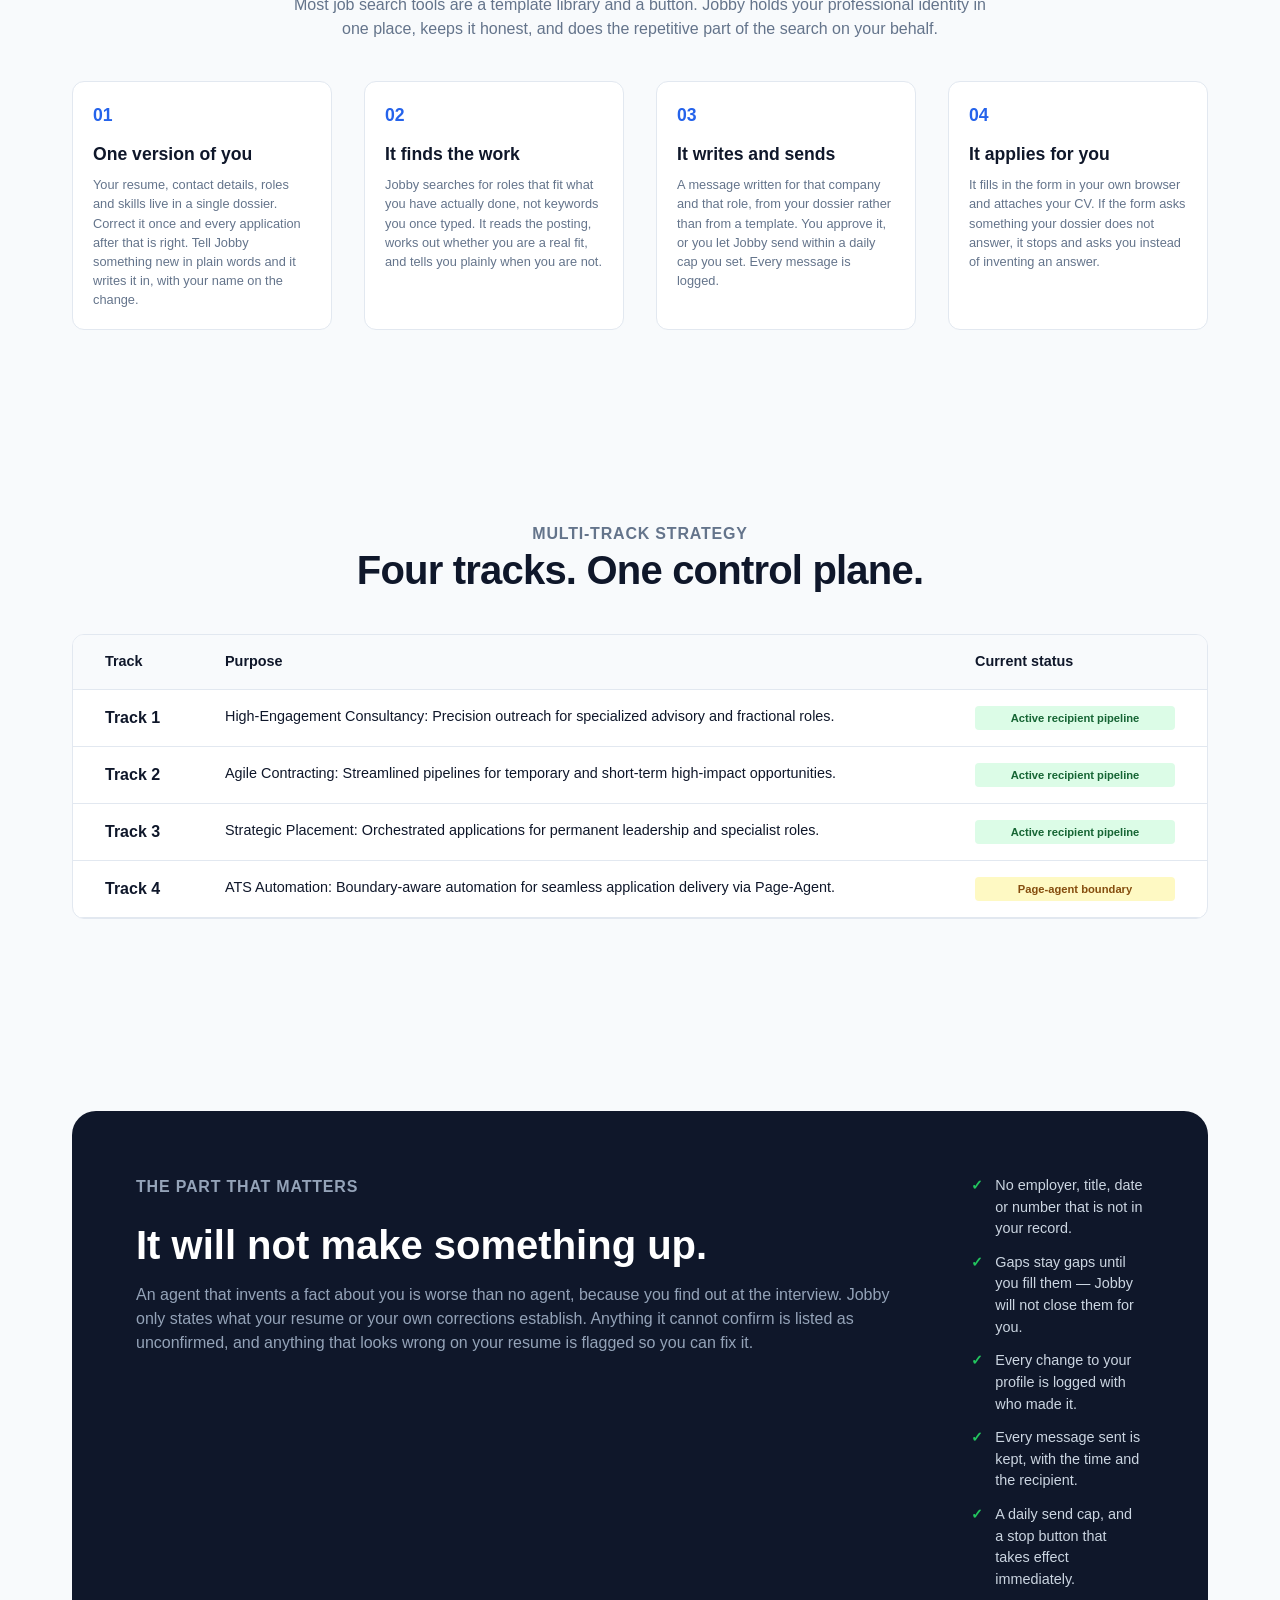
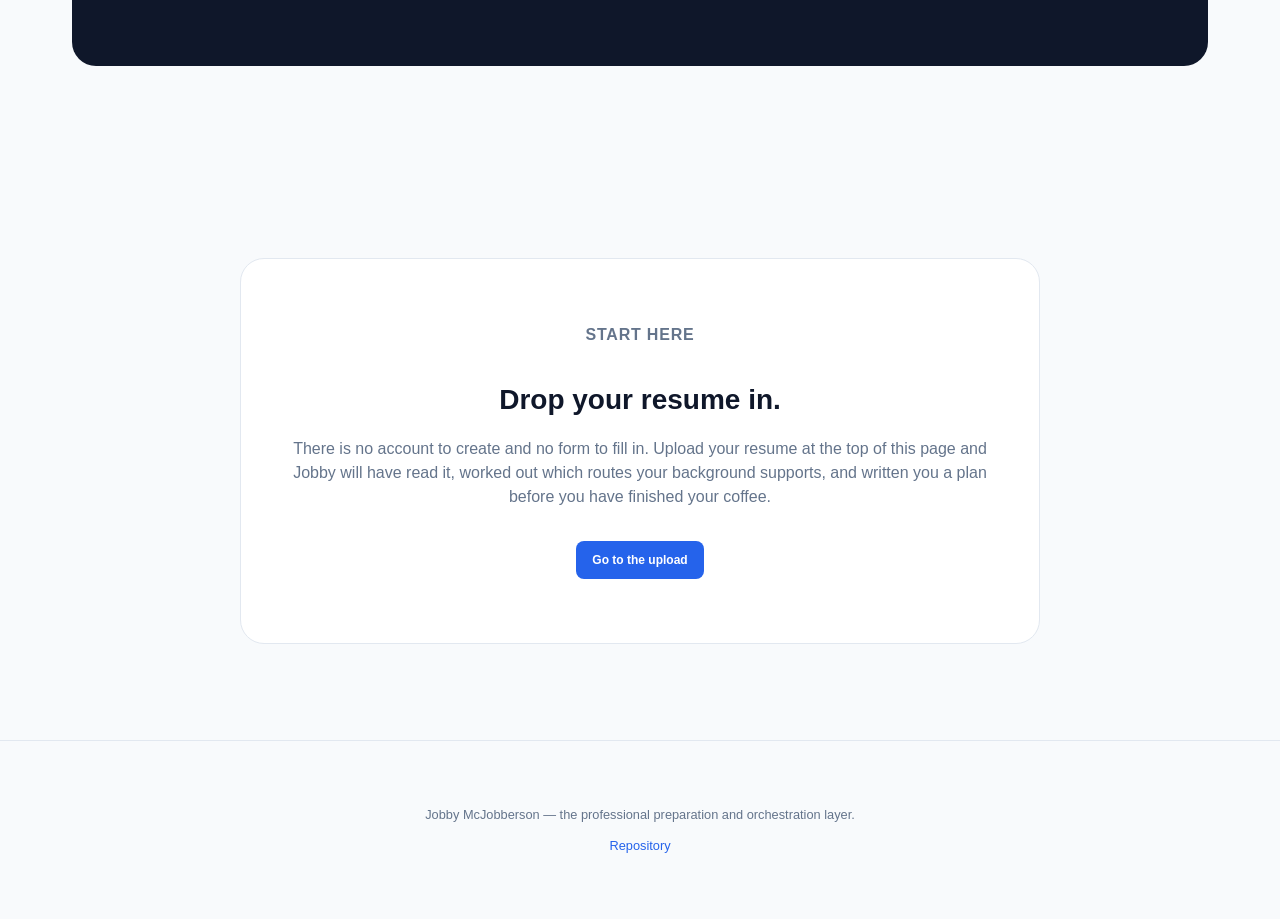
==== commit ec6e9d9d: "pdf parsing proven at parity, and a progress bar for the dossier build PDF parsing was untested, whi" ====
--- a/docs/index.html
+++ b/docs/index.html
@@ -95,6 +95,24 @@
           <h2 id="dossier-heading">Building the candidate dossier</h2>
           <p>Every field is taken from the resume itself. Anything the model could not confirm is listed under <em>Not stated in resume</em> rather than guessed, and anything it flagged for a second look is called out.</p>
         </div>
+        <!-- The build takes 10-90s. The stage list is here because a bare
+             indeterminate bar tells a waiting candidate nothing: naming the six
+             steps, and marking the ones already done, is what makes the wait
+             legible. progress is filled from the server's own stage, not from a
+             timer, so the bar cannot run ahead of the work. -->
+        <div class="dossier-progress" id="dossier-progress" hidden>
+          <div class="dp-head">
+            <p class="dp-stage" id="dp-stage" aria-live="polite">Starting</p>
+            <p class="dp-count" id="dp-count"></p>
+          </div>
+          <div class="dp-track" id="dp-track" role="progressbar"
+               aria-valuemin="0" aria-valuemax="6" aria-valuenow="0"
+               aria-label="Dossier build progress">
+            <div class="dp-fill" id="dp-fill"></div>
+          </div>
+          <ol class="dp-steps" id="dp-steps"></ol>
+          <p class="dp-note" id="dp-note"></p>
+        </div>
         <div id="dossier-body"></div>
       </section>
 
--- a/docs/styles.css
+++ b/docs/styles.css
@@ -146,7 +146,10 @@
   position: relative;
   isolation: isolate;
   overflow: hidden;
-  padding: 3rem 1rem 3.5rem;
+  /* Tight. The field behind is full-bleed, so every rem of padding is a rem of
+   * empty slate. At 3rem/3.5rem the hero reached 842px, most of it nothing, and
+   * the drop zone fell below the fold. */
+  padding: 2rem 1rem 2.25rem;
   max-width: 1200px;
   margin: 0 auto;
 }
@@ -157,30 +160,43 @@
   z-index: 0;
   pointer-events: none;
 }
-.hero-bg canvas { display: block; width: 100%; height: 100%; }
+.hero-bg canvas {
+  display: block;
+  width: 100%;
+  height: 100%;
+  /* Depth of field. A layer meant to be behind has to look behind, and blur is
+   * the cheapest honest way to say so. It also dissolves the scene's own small
+   * text, so that text can never be misread for the page's text showing through
+   * it - which was the original reason for burying the layer under a
+   * near-opaque scrim.
+   *
+   * Scaled very slightly, because a filter samples from outside the element and
+   * would otherwise fade the layer's own edges. */
+  filter: blur(1.5px);
+  transform: scale(1.025);
+  transform-origin: 50% 42%;
+}
 
 /* Legibility.
  *
- * The scrim has to answer the layout, so it differs by width. Stacked, the copy
- * and the drop zone span the full width, so there is no clear area for the
- * scene and it is held back to a texture: a vertical wash that lets a little
- * through top and bottom where nothing is written. At desktop widths the split
- * puts the text on the left and gives the scene the right, which is where an
- * angled gradient does the job properly.
+ * Deliberately thin. It used to be 98-99% opaque across most of the hero, which
+ * is what buried the scene: the layer was there, animating, and completely
+ * invisible. Its only job now is to take the edge off the scene where the copy
+ * sits, because the copy carries its own backing and does not need the scrim to
+ * be readable.
  *
- * The opaque end has to be effectively solid in both. The scene draws form
- * labels across the whole canvas, and at anything less they read through the
- * hero points as ghost text behind real text, which is worse than either alone.
- */
+ * Angled rather than uniform because the two columns are not equal: the text
+ * wants a calmer patch on the left, and the drop zone is a solid card that
+ * needs none at all. */
 .hero-scrim {
   position: absolute;
   inset: 0;
   background:
-    linear-gradient(180deg,
-      rgba(248, 250, 252, 0.9) 0%,
-      rgba(248, 250, 252, 0.985) 14%,
-      rgba(248, 250, 252, 0.99) 86%,
-      rgba(248, 250, 252, 0.9) 100%);
+    linear-gradient(96deg,
+      rgba(248, 250, 252, 0.72) 0%,
+      rgba(248, 250, 252, 0.58) 40%,
+      rgba(248, 250, 252, 0.34) 72%,
+      rgba(248, 250, 252, 0.22) 100%);
 }
 
 .hero-inner {
@@ -192,7 +208,26 @@
   text-align: center;
 }
 
-.hero-copy { max-width: 34rem; margin: 0 auto; }
+/* The copy carries its own backing. This is what lets the scrim stay thin: the
+ * legibility of the words comes from this panel, not from burying the animation
+ * underneath them.
+ *
+ * Kept well short of opaque, because an opaque panel is just a hole in the
+ * layer. At 0.82 the hero read as a white slab with the animation peeking round
+ * its edges. At 0.62 over a scene that is itself light where the copy sits, the
+ * heading still has full contrast, and the frosted blur turns what is behind it
+ * into a wash instead of competing shapes. */
+.hero-copy {
+  max-width: 34rem;
+  margin: 0 auto;
+  padding: 1.4rem 1.5rem 1.55rem;
+  border-radius: 18px;
+  background: rgba(255, 255, 255, 0.62);
+  border: 1px solid rgba(255, 255, 255, 0.7);
+  box-shadow: 0 18px 42px -26px rgba(15, 23, 42, 0.45);
+  -webkit-backdrop-filter: blur(18px) saturate(1.15);
+  backdrop-filter: blur(18px) saturate(1.15);
+}
 
 .hero h1 {
   font-size: 2rem;
@@ -313,7 +348,7 @@
 }
 
 @media (min-width: 900px) {
-  .hero { padding: 5rem 2rem 5.5rem; }
+  .hero { padding: 3rem 2rem 3.5rem; }
   /* Copy and drop zone share the row. The copy takes a little under half so a
    * line of the h1 never runs the full measure of the page. */
   .hero-inner {
@@ -322,21 +357,33 @@
     text-align: left;
     gap: 3.5rem;
   }
-  .hero-copy { flex: 0 0 46%; margin: 0; }
+  /* Grows a little past its basis to absorb the padding it now carries, so the
+   * two columns stay visually even rather than the copy looking narrow. */
+  .hero-copy { flex: 0 0 46%; margin: 0; padding: 1.75rem 1.75rem 1.9rem; }
   .hero h1 { font-size: 3.25rem; }
   .hero-points { margin-left: 0; }
-  .resume-drop-zone { flex: 1 1 54%; max-width: none; margin: 0; text-align: left; }
+  .resume-drop-zone {
+    flex: 1 1 54%;
+    max-width: none;
+    margin: 0;
+    text-align: left;
+    /* Matched to the copy panel so the two read as a pair. */
+    background: rgba(255, 255, 255, 0.72);
+    box-shadow: 0 18px 42px -26px rgba(15, 23, 42, 0.45);
+    -webkit-backdrop-filter: blur(18px) saturate(1.15);
+    backdrop-filter: blur(18px) saturate(1.15);
+  }
   .hero-scene-bar { right: 2rem; bottom: 1.5rem; }
-  /* Two columns, so the scene is given the right-hand side to live in and the
-   * angled gradient can do its job: solid under the copy, thin over the scene. */
+  /* Thinner still than the stacked default. With two panels each carrying
+   * their own backing, the right-hand side is bare page and that is where the
+   * scene should be doing the most visible work. */
   .hero-scrim {
     background:
       linear-gradient(96deg,
-        rgba(248, 250, 252, 0.995) 0%,
-        rgba(248, 250, 252, 0.99) 34%,
-        rgba(248, 250, 252, 0.93) 54%,
-        rgba(248, 250, 252, 0.72) 74%,
-        rgba(248, 250, 252, 0.5) 100%);
+        rgba(248, 250, 252, 0.66) 0%,
+        rgba(248, 250, 252, 0.42) 34%,
+        rgba(248, 250, 252, 0.24) 58%,
+        rgba(248, 250, 252, 0.12) 100%);
   }
 }
 
@@ -676,6 +723,132 @@
   .site-footer { padding: 4rem 2rem; }
 }
 
+/* --- Dossier build progress ----------------------------------------------
+ * Shown while the dossier is constructed, which is 10-90s. Two layers: the bar
+ * itself, and the list of stages. The list is the part that reassures - naming
+ * the six steps and marking the finished ones is what turns an unexplained wait
+ * into bounded work, where a bar alone just says "something is happening".
+ */
+.dossier-progress {
+  margin: 0 0 1.75rem;
+  padding: 1.5rem 1.5rem 1.35rem;
+  border: 1px solid var(--border);
+  border-radius: 16px;
+  background: var(--white);
+  box-shadow: 0 14px 34px -24px rgba(15, 23, 42, 0.4);
+  /* The section this sits in is text-align: center, which is right for the
+   * rendered dossier cards and wrong here: a progress readout centred in a card
+   * has its bar and its stage names drifting out of alignment with each other,
+   * and a column of steps reads as a list of nothing in particular. */
+  text-align: left;
+}
+
+.dp-head {
+  display: flex;
+  align-items: baseline;
+  justify-content: space-between;
+  gap: 1rem;
+  margin-bottom: 0.7rem;
+}
+
+.dp-stage {
+  font-size: 0.95rem;
+  font-weight: 600;
+  color: var(--text);
+}
+
+.dp-count {
+  flex: none;
+  font-family: ui-monospace, SFMono-Regular, Menlo, Consolas, monospace;
+  font-size: 0.75rem;
+  color: var(--text-muted);
+}
+
+/* The track. Overflow hidden so the fill's sheen is clipped to the bar rather
+ * than spilling past its end when the build is nearly finished. */
+.dp-track {
+  position: relative;
+  height: 8px;
+  border-radius: 999px;
+  background: var(--accent);
+  overflow: hidden;
+}
+
+.dp-fill {
+  height: 100%;
+  width: 4%;
+  border-radius: 999px;
+  background: var(--primary);
+  transition: width 700ms cubic-bezier(0.22, 1, 0.36, 1);
+  position: relative;
+  overflow: hidden;
+}
+
+/* The sheen. Without it a 60s wait looks like a frozen page; with it, the bar
+ * is visibly alive even between stage changes. */
+.dp-fill::after {
+  content: "";
+  position: absolute;
+  inset: 0;
+  background: linear-gradient(
+    90deg,
+    rgba(255, 255, 255, 0) 0%,
+    rgba(255, 255, 255, 0.55) 50%,
+    rgba(255, 255, 255, 0) 100%
+  );
+  animation: dp-sheen 1.6s ease-in-out infinite;
+}
+
+@keyframes dp-sheen {
+  0% { transform: translateX(-100%); }
+  100% { transform: translateX(100%); }
+}
+
+.dp-steps {
+  list-style: none;
+  margin: 1.1rem 0 0;
+  padding: 0;
+  display: grid;
+  gap: 0.4rem;
+}
+
+.dp-step {
+  position: relative;
+  margin: 0;
+  padding-left: 0;
+  list-style: none;
+  font-size: 0.9rem;
+  color: var(--text-muted);
+  transition: color 200ms ease;
+}
+
+/* State is carried by the text mark the script writes (tick, arrow, middot), not
+ * only by colour, so it survives colour-blindness and a no-motion rendering. */
+.dp-step[data-state="todo"] { color: var(--text-muted); opacity: 0.55; }
+.dp-step[data-state="active"] { color: var(--text); font-weight: 600; }
+.dp-step[data-state="done"] { color: var(--text-muted); }
+
+/* No separate pulsing dot. An absolutely positioned one at left: -0.85rem sits
+ * outside the list item's box, so in the centred section it floated at the card
+ * edge, detached from the step it belonged to. The arrow the script already
+ * writes into the line marks the active step, and the bar's sheen carries the
+ * "still working" signal on its own. */
+
+.dp-note {
+  margin-top: 1.1rem;
+  font-size: 0.82rem;
+  color: var(--text-muted);
+}
+
+/* Motion off: the fill width and the tick marks still report the state, so
+ * nothing is lost by removing the movement - which matters here because this
+ * animation runs for up to ninety seconds. */
+@media (prefers-reduced-motion: reduce) {
+  .dp-fill { transition: none; }
+  .dp-fill::after { animation: none; }
+}
+
+
 /* --- Resume ingestion (mobile first) --- */
 .resume-drop-zone {
   width: 100%;
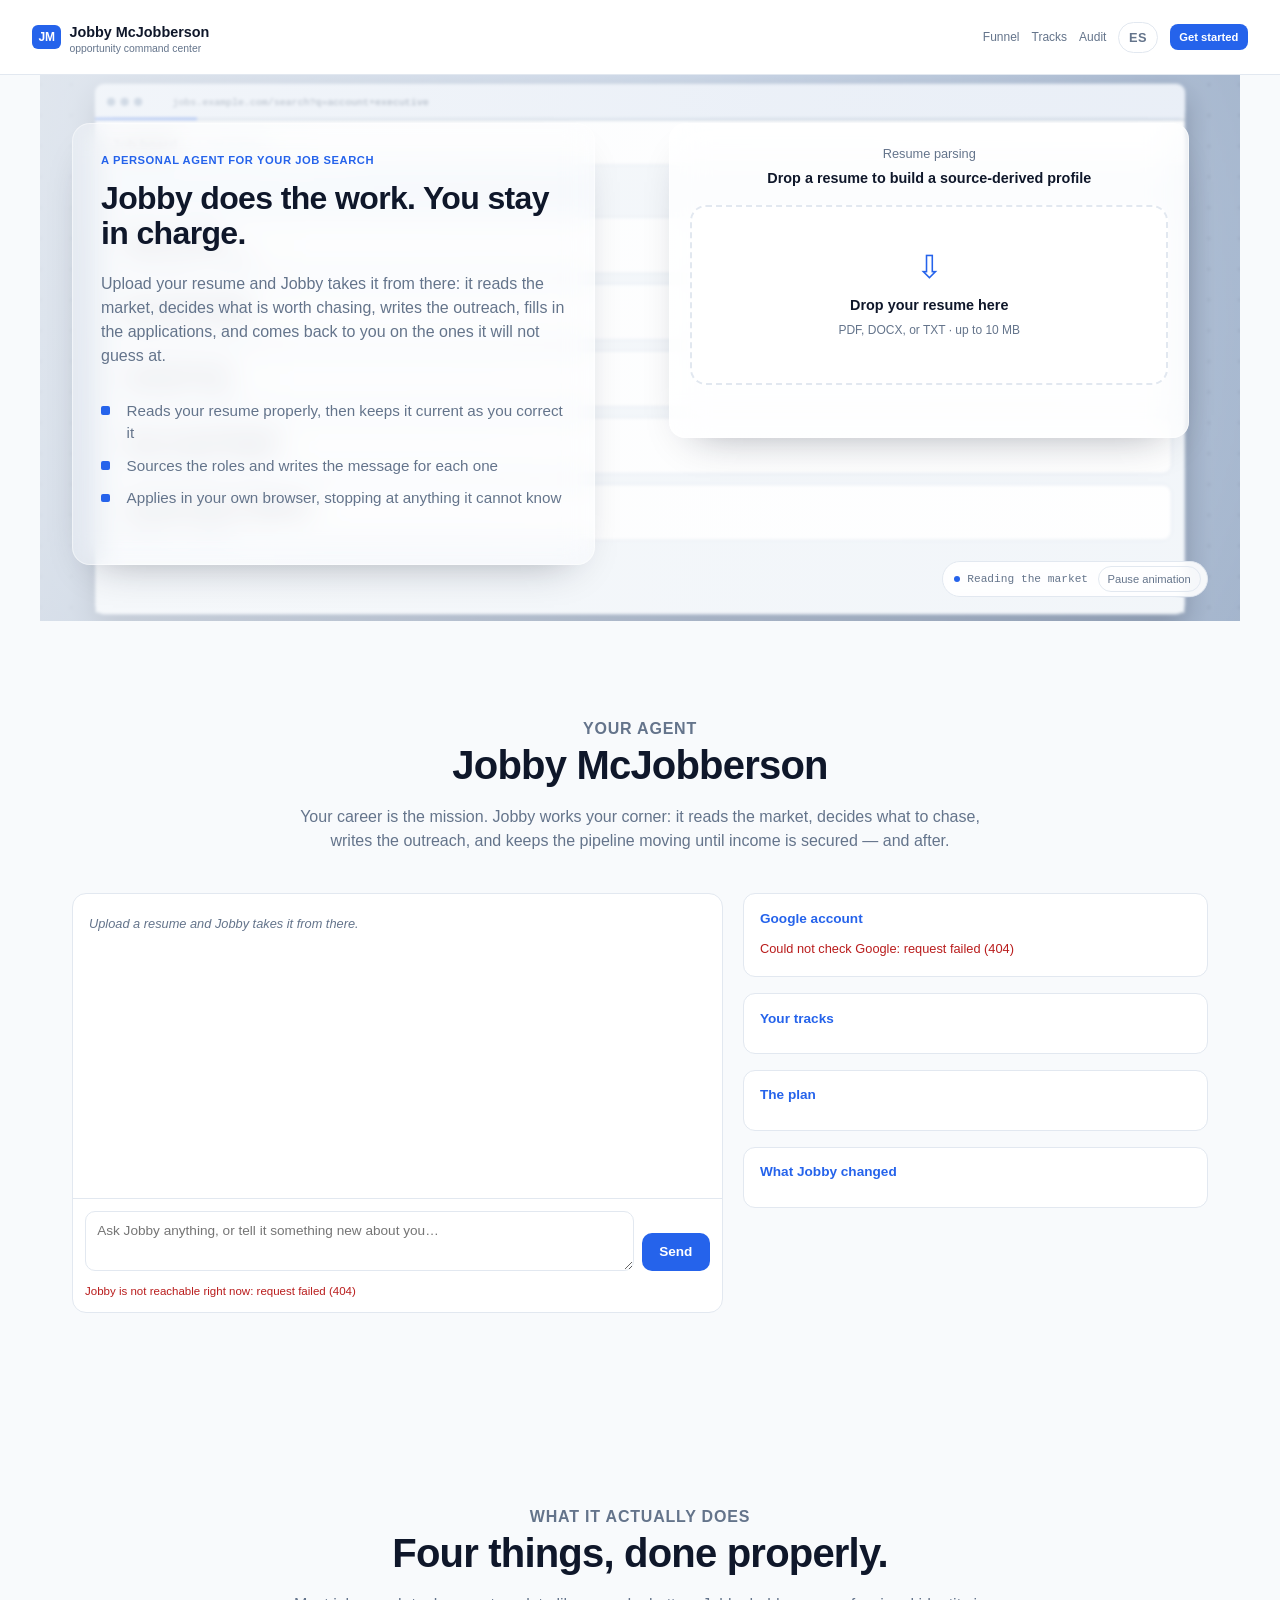
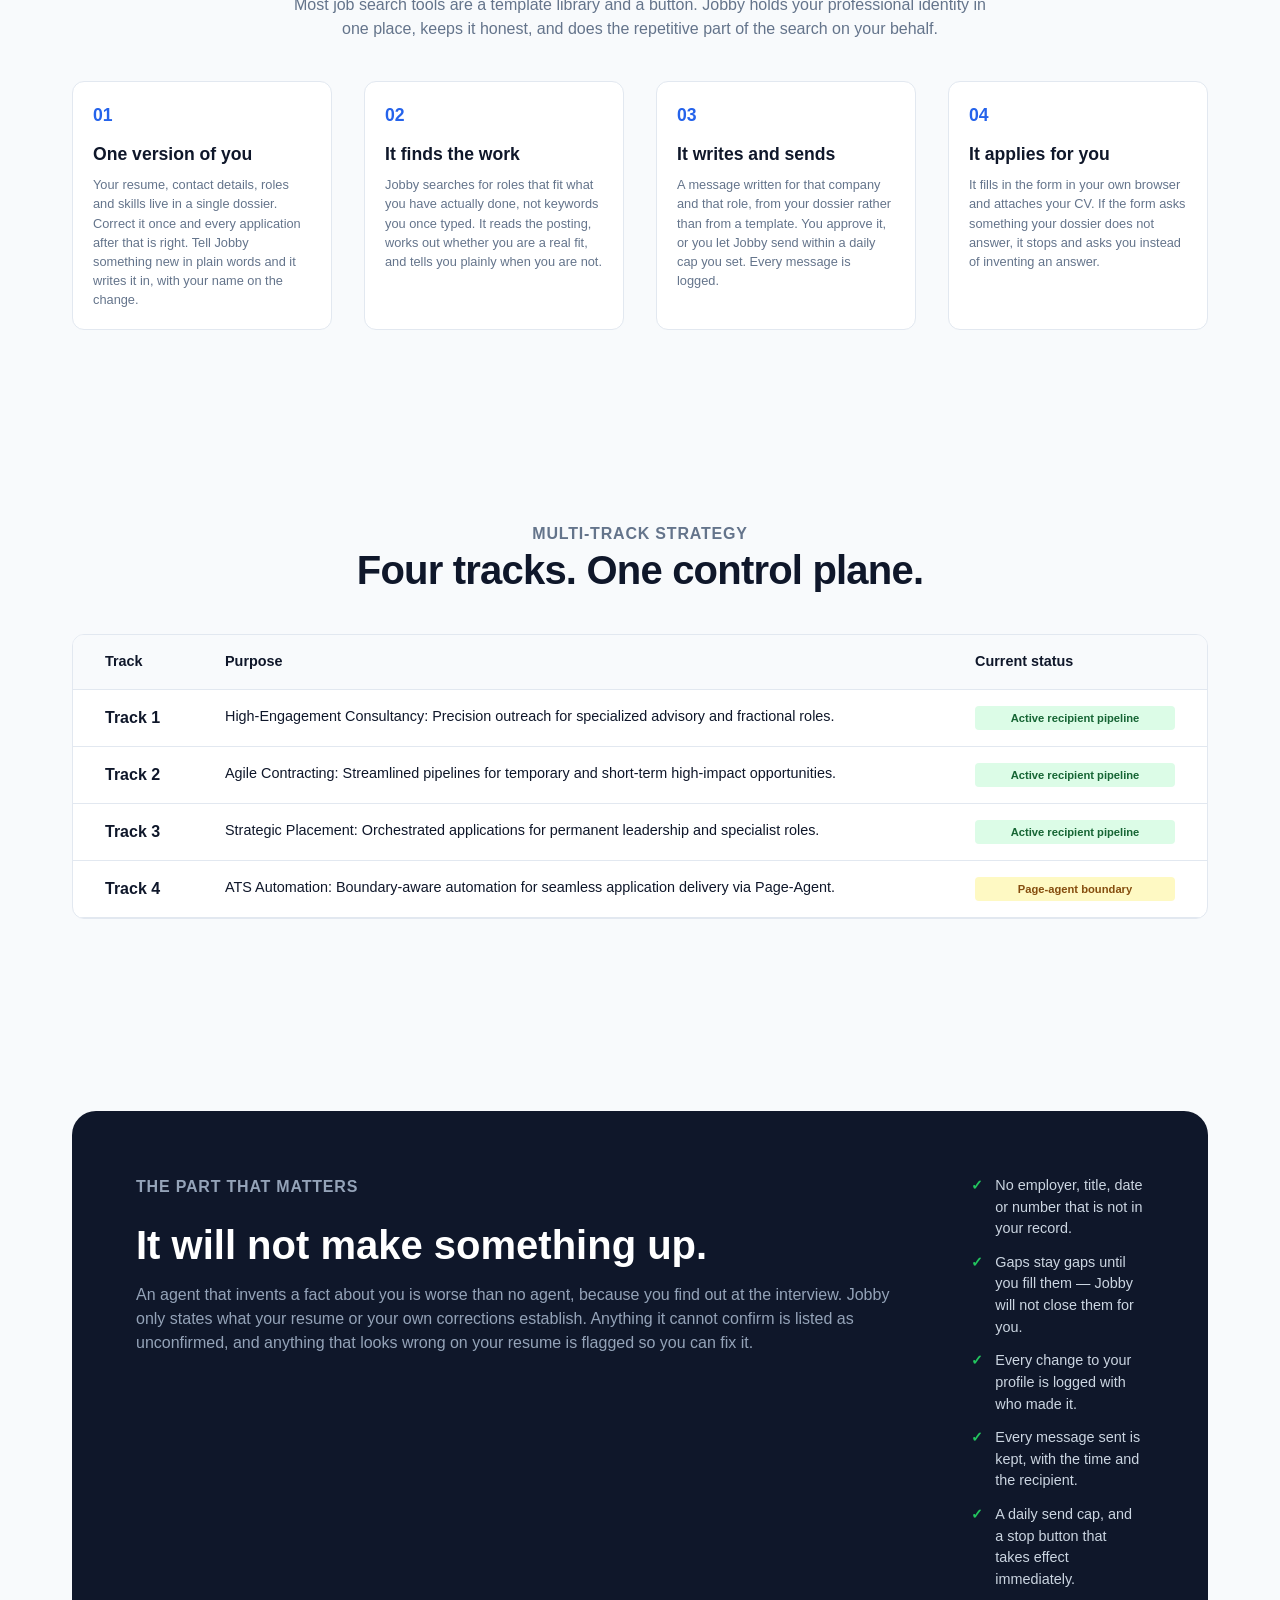
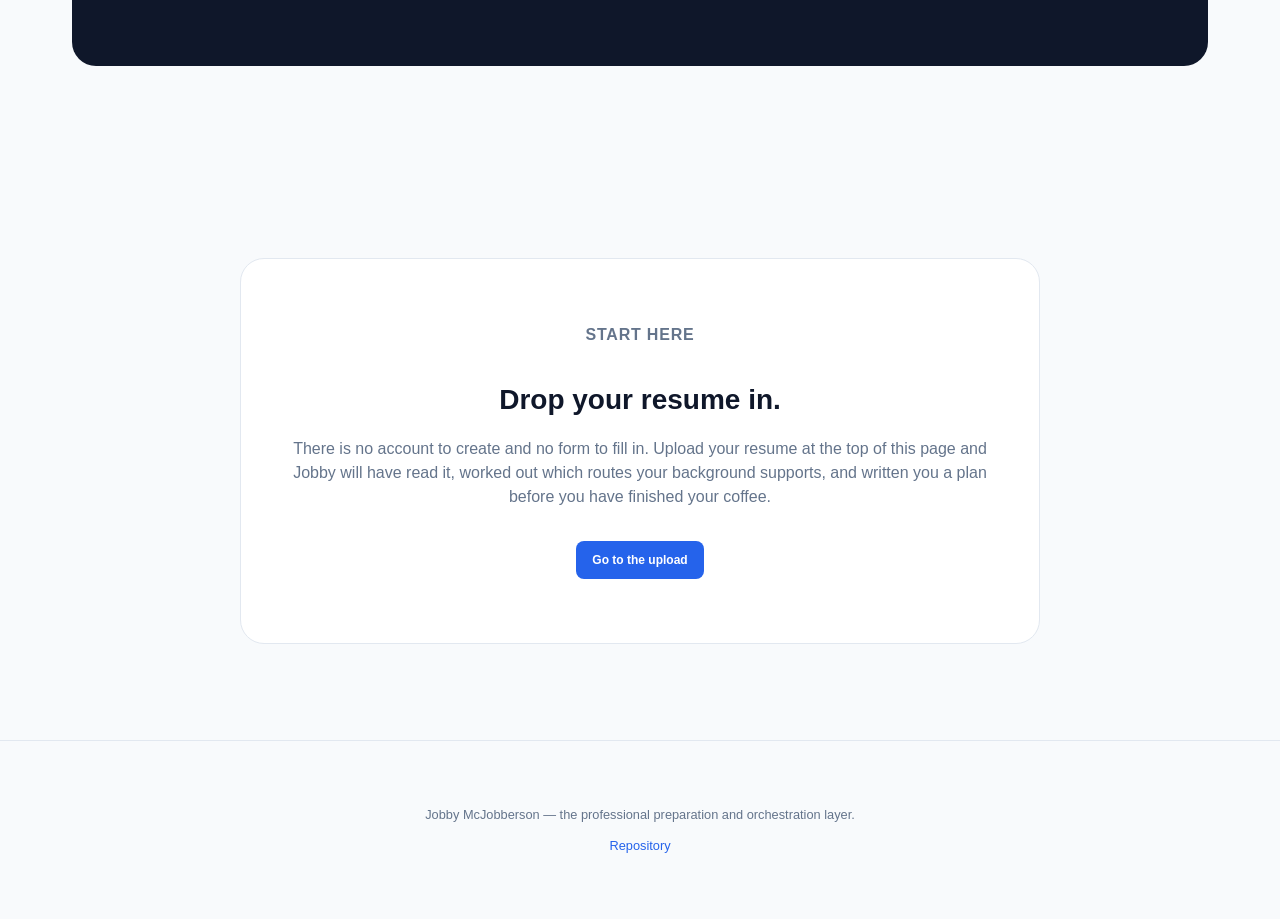
==== commit fd255a64: "mobile-first hero, and a language toggle that reaches the dossier Mobile ------ The animation was in" ====
--- a/docs/index.html
+++ b/docs/index.html
@@ -6,6 +6,7 @@
   <title>Jobby McJobberson — The Intelligent Opportunity Command Center</title>
   <meta name="description" content="Jobby McJobberson is a multi-track opportunity and outreach engine for precision career orchestration.">
   <link rel="stylesheet" href="styles.css">
+  <script src="i18n.js" defer></script>
 </head>
 <body>
   <header class="site-header">
@@ -20,6 +21,13 @@
       <a href="#funnel">Funnel</a>
       <a href="#tracks">Tracks</a>
       <a href="#audit">Audit</a>
+      <!-- The label is the language being switched TO, which is the
+           convention that actually helps: someone who cannot read the
+           language currently on screen still recognises the word for
+           their own. A bare "ES" / "EN" flag tells a Spanish speaker
+           nothing at all. -->
+      <button type="button" id="lang-toggle" class="lang-toggle"
+              aria-label="Cambiar el idioma a espa&ntilde;ol">ES</button>
       <a class="button button-small" href="#resume-drop-zone">Get started</a>
     </nav>
   </header>
@@ -41,7 +49,7 @@
       <div class="hero-inner">
         <div class="hero-copy">
           <p class="eyebrow">A personal agent for your job search</p>
-          <h1>It does the work. You stay in charge.</h1>
+          <h1>Jobby does the work. You stay in charge.</h1>
           <p class="lede">Upload your resume and Jobby takes it from there: it reads the market, decides what is worth chasing, writes the outreach, fills in the applications, and comes back to you on the ones it will not guess at.</p>
           <ul class="hero-points">
             <li>Reads your resume properly, then keeps it current as you correct it</li>
@@ -112,6 +120,16 @@
           </div>
           <ol class="dp-steps" id="dp-steps"></ol>
           <p class="dp-note" id="dp-note"></p>
+        </div>
+        <!-- Shown only once a dossier exists. Hidden by default rather
+             than rendered-then-hidden so it is never in the tab order
+             for someone who has not uploaded anything yet. -->
+        <div class="dossier-actions" id="dossier-actions" hidden>
+          <a class="button" id="resume-download" href="/api/resume/document"
+             download>Download your resume</a>
+          <a class="button button-quiet" id="resume-print"
+             href="/api/resume/document?format=html" target="_blank"
+             rel="noopener">Print or save as PDF</a>
         </div>
         <div id="dossier-body"></div>
       </section>
--- a/docs/styles.css
+++ b/docs/styles.css
@@ -20,6 +20,40 @@
   scroll-behavior: smooth;
   -webkit-font-smoothing: antialiased;
   overflow-x: hidden; /* Prevent horizontal scroll on body */
+}
+
+/* Language toggle. Styled as a nav control rather than a button so it does not
+ * read as a call to action beside the real one. */
+.lang-toggle {
+  font: inherit;
+  font-size: 0.8rem;
+  font-weight: 700;
+  letter-spacing: 0.04em;
+  color: var(--text-muted);
+  background: transparent;
+  border: 1px solid var(--border);
+  border-radius: 999px;
+  padding: 0.3rem 0.6rem;
+  cursor: pointer;
+  transition: color 150ms ease, border-color 150ms ease, background 150ms ease;
+}
+
+.lang-toggle:hover {
+  color: var(--primary);
+  border-color: var(--primary);
+  background: var(--accent);
+}
+
+.lang-toggle:focus-visible {
+  outline: 2px solid var(--primary);
+  outline-offset: 2px;
+}
+
+/* On a phone the nav has to fit: the three section links collapse away and the
+ * toggle stays, because a candidate whose first language is not English needs
+ * the switch more than the internal navigation does. */
+@media (max-width: 640px) {
+  .lang-toggle { padding: 0.34rem 0.66rem; }
 }
 
 /* --- Header & Nav --- */
@@ -177,26 +211,40 @@
   transform-origin: 50% 42%;
 }
 
-/* Legibility.
+/* On a phone the hero is tall and narrow, so the scene drawn for a wide hero
+ * arrives small and fine, and reads as paper texture rather than as a screen
+ * working. Scaled up it becomes legible as shapes and motion - which is what a
+ * background layer has to be. Blur is eased off to match, since at this size
+ * there are no small glyphs left to dissolve. */
+@media (max-width: 560px) {
+  .hero-bg canvas {
+    transform: scale(1.45);
+    filter: blur(1.1px);
+  }
+}
+
+/* Legibility, written for the stacked layout rather than adapted to it.
  *
- * Deliberately thin. It used to be 98-99% opaque across most of the hero, which
- * is what buried the scene: the layer was there, animating, and completely
- * invisible. Its only job now is to take the edge off the scene where the copy
- * sits, because the copy carries its own backing and does not need the scrim to
- * be readable.
+ * This used to be an angled left-to-right gradient, which is right for the
+ * desktop two-column split where the text occupies the left. Stacked, the
+ * content is centred, so an angled scrim is densest over the empty field at one
+ * edge and thinnest over the words at the other - precisely inverted, and the
+ * reason the animation was invisible on a phone.
  *
- * Angled rather than uniform because the two columns are not equal: the text
- * wants a calmer patch on the left, and the drop zone is a solid card that
- * needs none at all. */
+ * Radial, centred on the content, is the shape the stacked layout actually
+ * needs: firmest where the words are, thinning outwards so the field comes back
+ * at the top and bottom of the hero where nothing is written. The 900px block
+ * below replaces this with an angled gradient, which is correct once there are
+ * two unequal columns. */
 .hero-scrim {
   position: absolute;
   inset: 0;
   background:
-    linear-gradient(96deg,
-      rgba(248, 250, 252, 0.72) 0%,
-      rgba(248, 250, 252, 0.58) 40%,
-      rgba(248, 250, 252, 0.34) 72%,
-      rgba(248, 250, 252, 0.22) 100%);
+    radial-gradient(128% 76% at 50% 44%,
+      rgba(248, 250, 252, 0.9) 0%,
+      rgba(248, 250, 252, 0.78) 38%,
+      rgba(248, 250, 252, 0.52) 68%,
+      rgba(248, 250, 252, 0.3) 100%);
 }
 
 .hero-inner {
@@ -204,7 +252,7 @@
   z-index: 2;
   display: flex;
   flex-direction: column;
-  gap: 2.25rem;
+  gap: 1.75rem;
   text-align: center;
 }
 
@@ -222,11 +270,16 @@
   margin: 0 auto;
   padding: 1.4rem 1.5rem 1.55rem;
   border-radius: 18px;
-  background: rgba(255, 255, 255, 0.62);
-  border: 1px solid rgba(255, 255, 255, 0.7);
+  /* Translucent, because on a phone this card covers most of the hero's width
+   * and a near-opaque panel leaves the scene visible only in slivers at the
+   * edges. The field is meant to be seen *through* the content, not around it.
+   * The opacity is bounded by the heading's contrast ratio against the
+   * composited result, which _test_mobile_hero.py asserts rather than trusts. */
+  background: rgba(255, 255, 255, 0.32);
+  border: 1px solid rgba(255, 255, 255, 0.45);
   box-shadow: 0 18px 42px -26px rgba(15, 23, 42, 0.45);
-  -webkit-backdrop-filter: blur(18px) saturate(1.15);
-  backdrop-filter: blur(18px) saturate(1.15);
+  -webkit-backdrop-filter: blur(14px) saturate(1.25);
+  backdrop-filter: blur(14px) saturate(1.25);
 }
 
 .hero h1 {
@@ -274,17 +327,25 @@
 }
 
 /* The drop zone is part of the hero composition, so it carries its own
- * surface: the background behind it is an animation, not a page. */
+ * surface: the background behind it is an animation, not a page.
+ *
+ * Frosted rather than solid, for the same reason the copy panel is: on a phone
+ * this card spans nearly the whole hero, and a solid one would hide the scene
+ * completely. It is held a little more opaque than the copy panel because it
+ * carries a dashed drop target and a status line whose small text needs more
+ * help against a moving background. */
 .resume-drop-zone {
   width: 100%;
   max-width: 34rem;
   margin: 0 auto;
   text-align: center;
-  background: var(--white);
-  border: 1px solid var(--border);
+  background: rgba(255, 255, 255, 0.5);
+  border: 1px solid rgba(255, 255, 255, 0.55);
   border-radius: 16px;
   padding: 1.25rem;
   box-shadow: 0 14px 34px -18px rgba(15, 23, 42, 0.35);
+  -webkit-backdrop-filter: blur(14px) saturate(1.25);
+  backdrop-filter: blur(14px) saturate(1.25);
 }
 
 /* The act label and the pause control float over the scene rather than
@@ -723,6 +784,30 @@
   .site-footer { padding: 4rem 2rem; }
 }
 
+/* The download controls, shown once there is something to download. */
+.dossier-actions {
+  display: flex;
+  flex-wrap: wrap;
+  gap: 0.75rem;
+  margin: 0 0 1.5rem;
+}
+
+.dossier-actions[hidden] { display: none; }
+
+/* The print option is a secondary path, so it is styled as one: a real reader
+ * may want to save a PDF and keep their own margins and fonts. */
+.button-quiet {
+  background: transparent;
+  border: 1px solid var(--border);
+  color: var(--text-muted);
+}
+
+.button-quiet:hover {
+  color: var(--primary);
+  border-color: var(--primary);
+}
+
+
 /* --- Dossier build progress ----------------------------------------------
  * Shown while the dossier is constructed, which is 10-90s. Two layers: the bar
  * itself, and the list of stages. The list is the part that reassures - naming
@@ -940,6 +1025,22 @@
 .parsed-profile-section {
   width: 100%;
   margin-top: 2rem;
+  /* Left, because the content is data. Education, the confirmed achievements,
+   * the job history: these are lists a candidate reads down a column, and
+   * centred list items with ragged left edges are measurably slower to scan and
+   * look wrong besides.
+   *
+   * It was centred, and .parsed-profile-grid below papered over it for the three
+   * signal cards - but #dossier-body is a sibling of that grid rather than a
+   * child, so the dossier cards inherited the centring and the override never
+   * reached them. Fixed at the section so a new block cannot reintroduce it. */
+  text-align: left;
+}
+
+/* The section intro stays centred: it is a heading and a sentence, not a list,
+ * and centring it is a deliberate choice about the page rather than an accident
+ * inherited from a container. */
+.parsed-profile-section .section-heading {
   text-align: center;
 }
 
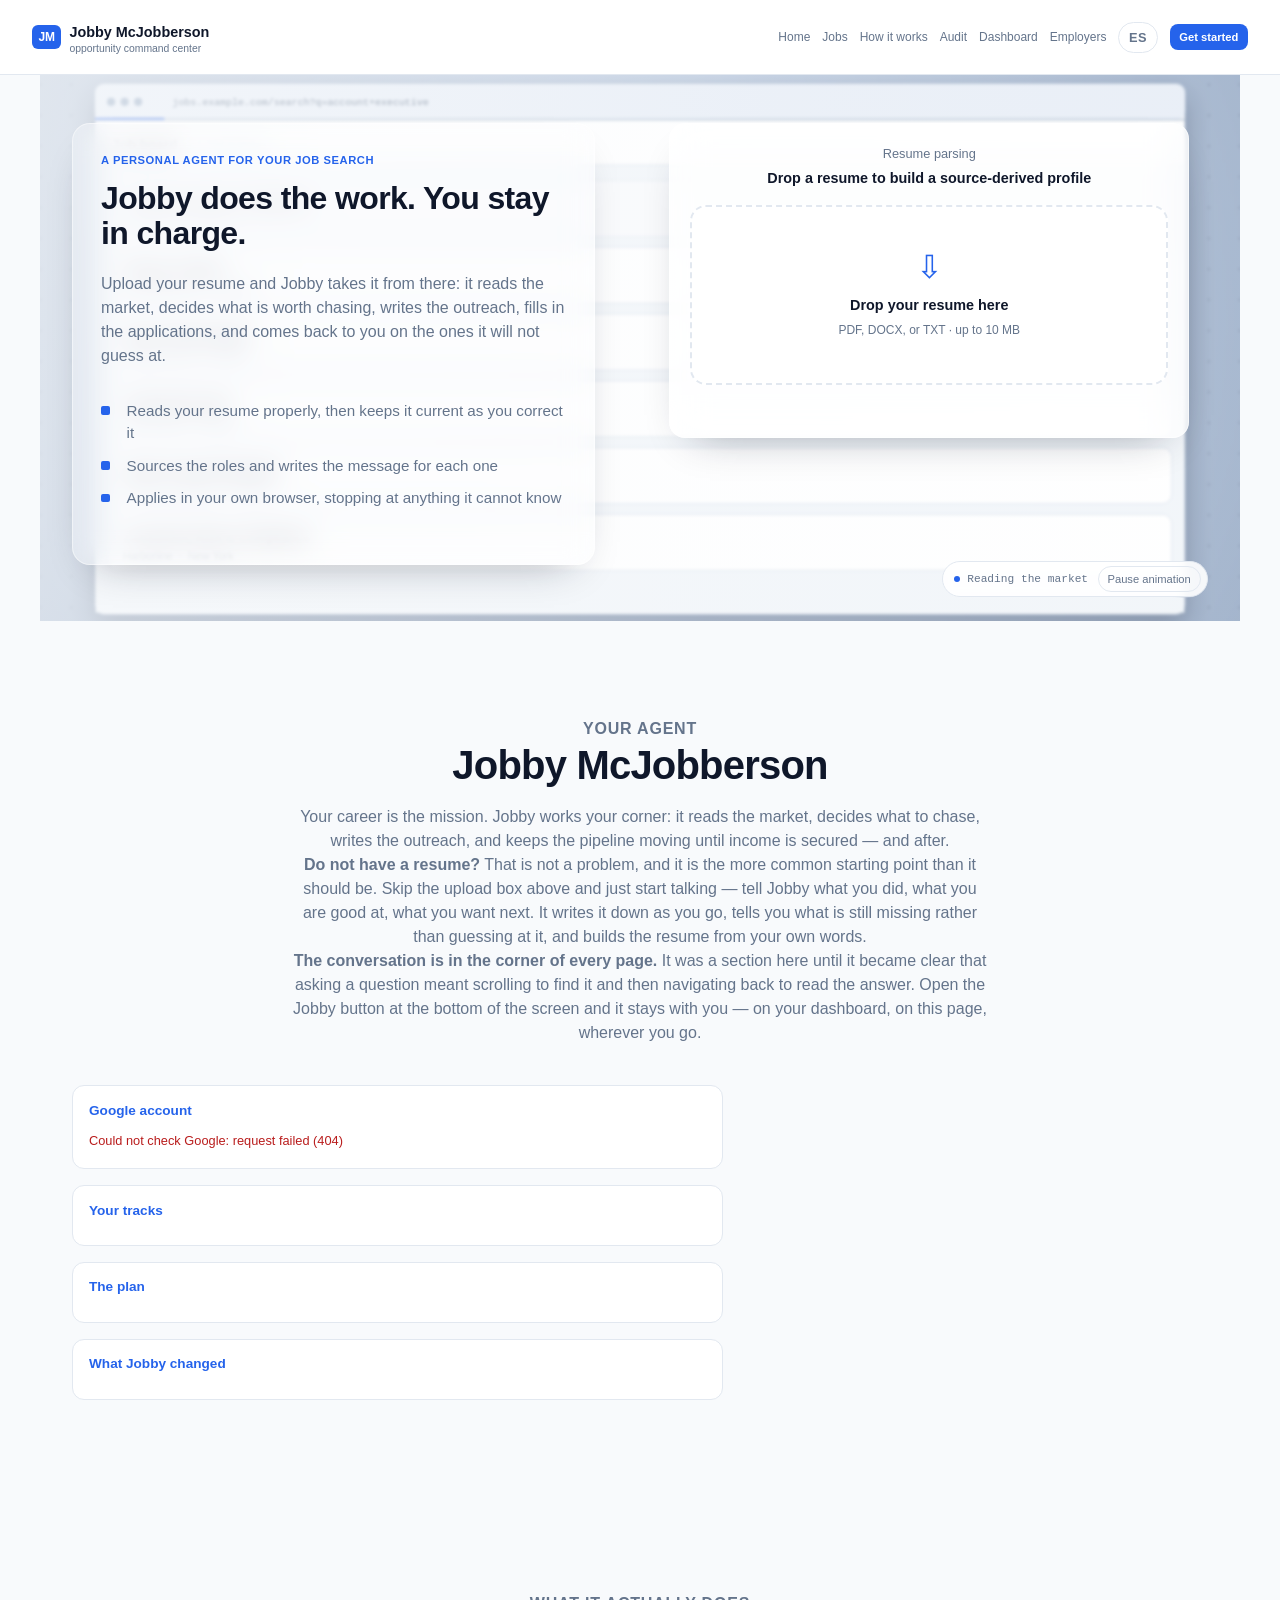
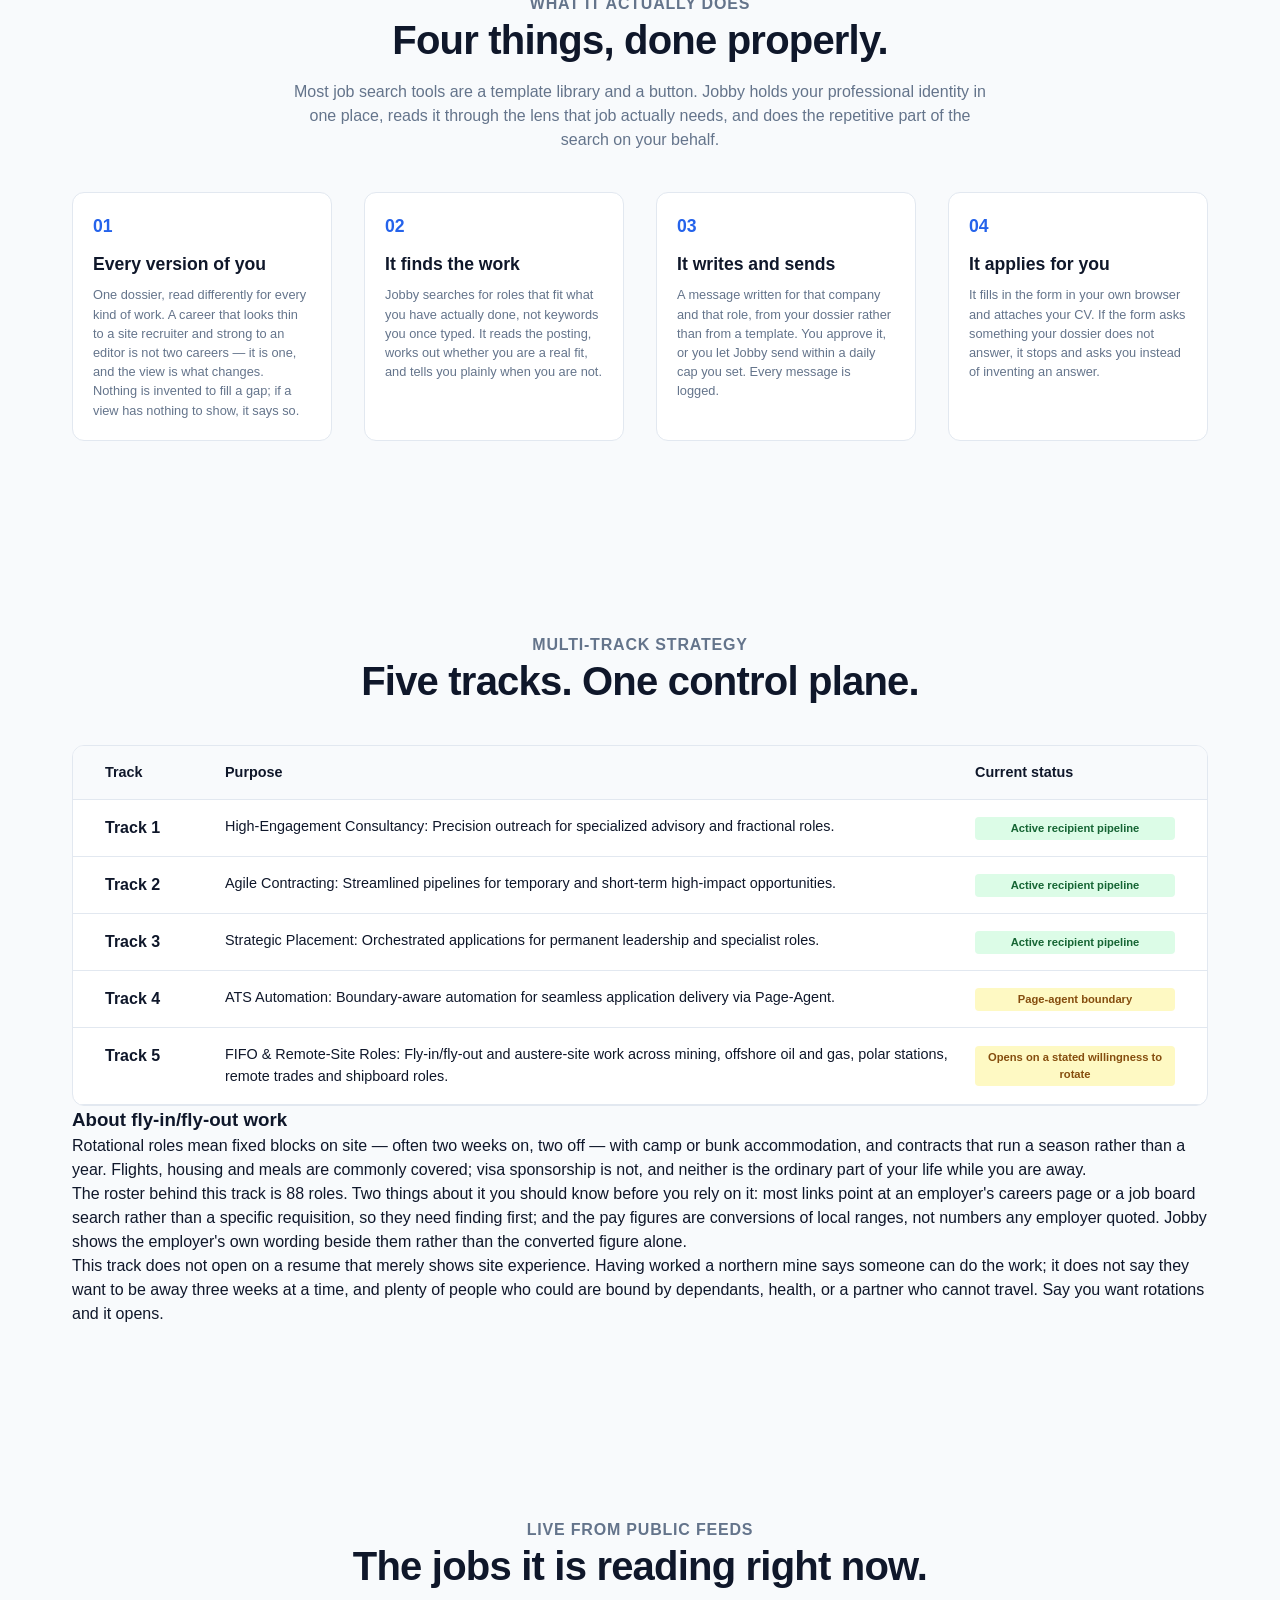
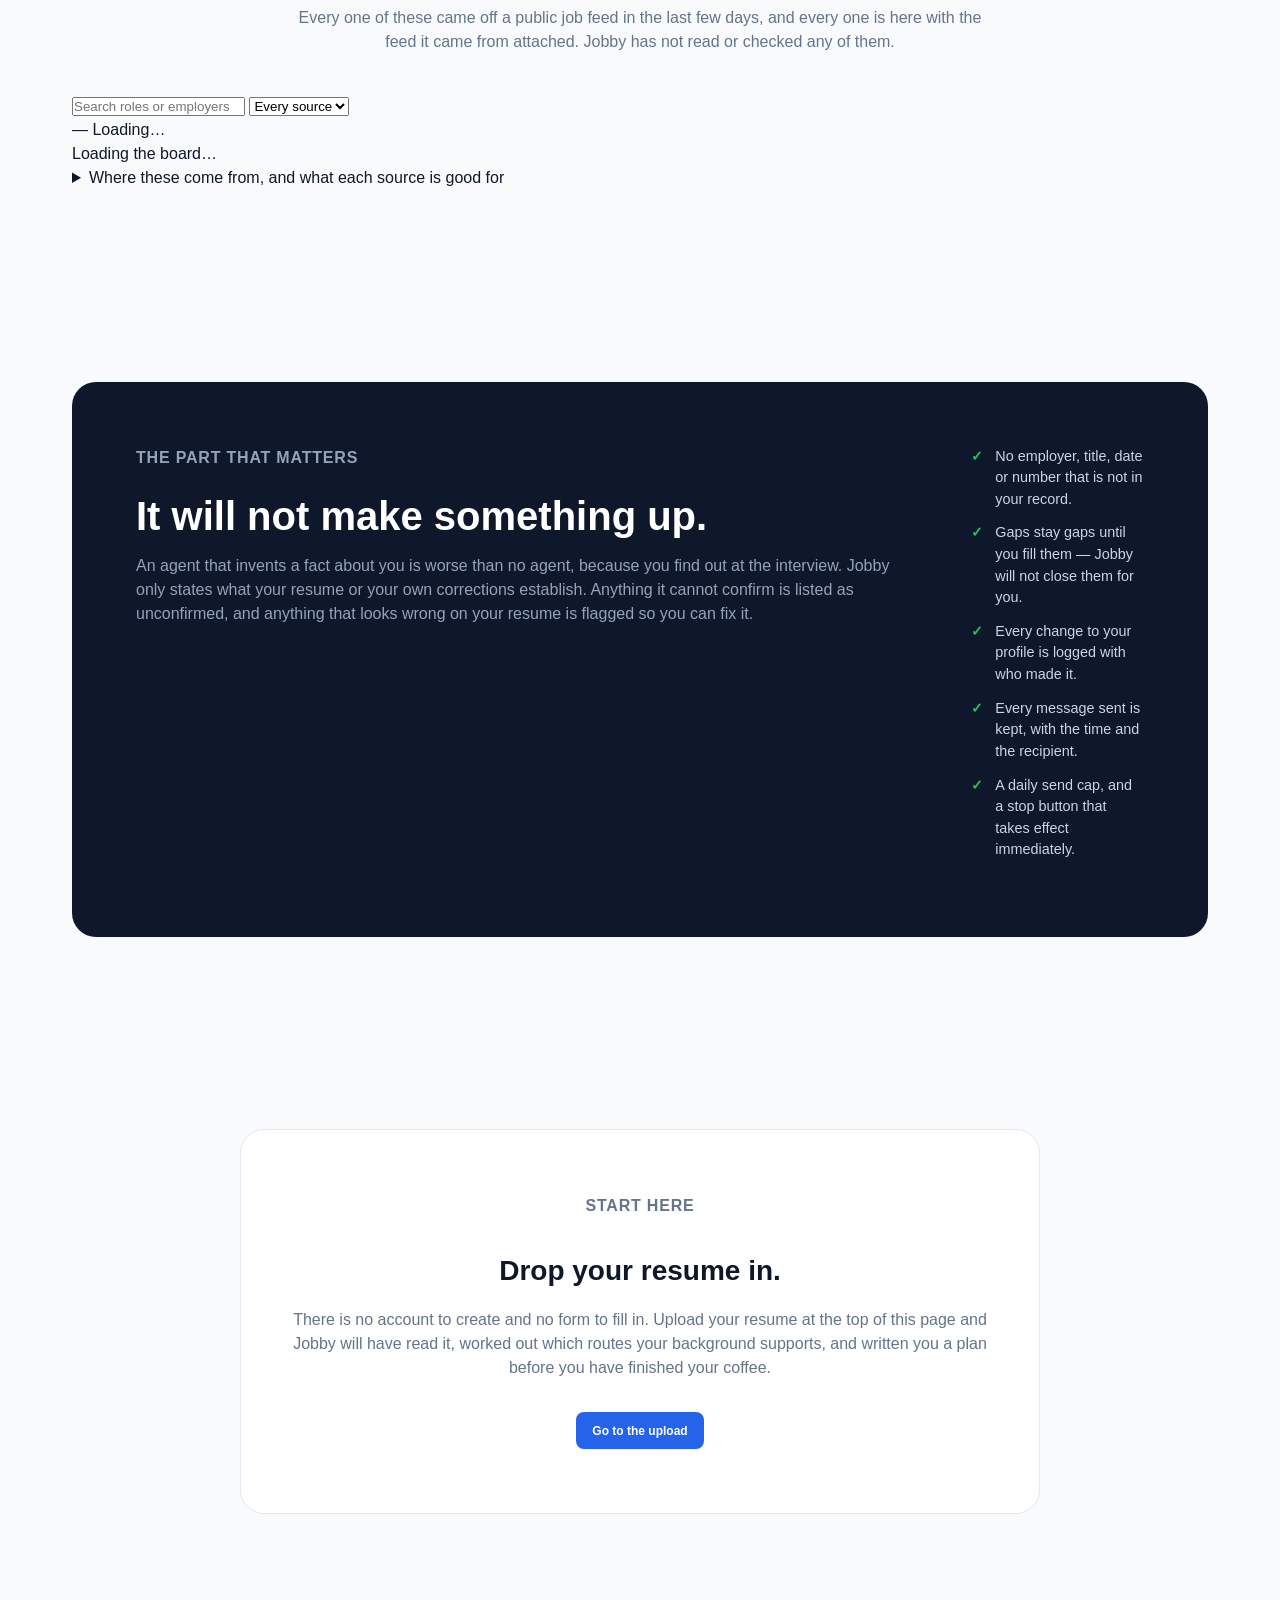
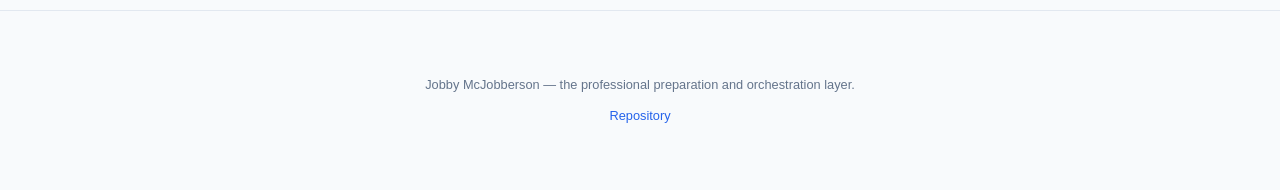
==== commit 772e2715: "social and SEO metadata, and the allowlist it needs to be served Adds Open Graph and Twitter card ta" ====
--- a/docs/index.html
+++ b/docs/index.html
@@ -3,9 +3,42 @@
 <head>
   <meta charset="utf-8">
   <meta name="viewport" content="width=device-width, initial-scale=1">
-  <title>Jobby McJobberson — The Intelligent Opportunity Command Center</title>
-  <meta name="description" content="Jobby McJobberson is a multi-track opportunity and outreach engine for precision career orchestration.">
-  <link rel="stylesheet" href="styles.css">
+    <title>Jobby McJobberson — Your personal job agent</title>
+    <meta name="description" content="Upload a resume and get a full dossier, an honest read on which income tracks your background supports, and a plan ordered by what pays you soonest. Jobby then sources roles, researches targets, writes the outreach and follows up.">
+    <meta property="og:type" content="website">
+  <meta property="og:title" content="Jobby McJobberson — Your personal job agent">
+  <meta property="og:description" content="Upload a resume. Get a dossier, an honest read on what your background supports, and outreach that gets sent, followed up, and negotiated. Not stated is left unstated.">
+  <meta property="og:url" content="https://jobbymcjobberson.com/">
+  <meta property="og:site_name" content="Jobby McJobberson">
+  <meta property="og:locale" content="en_US">
+  <meta property="og:image" content="https://jobbymcjobberson.com/jobby-og.png">
+  <meta property="og:image:width" content="1200">
+  <meta property="og:image:height" content="630">
+  <meta property="og:image:alt" content="Jobby McJobberson — your personal job agent. Dossier built, tracks opened, and what it will not invent.">
+  <meta property="og:image:type" content="image/png">
+
+  <meta name="twitter:card" content="summary_large_image">
+  <meta name="twitter:title" content="Jobby McJobberson — Your personal job agent">
+  <meta name="twitter:description" content="Upload a resume. Get a dossier, an honest read on what your background supports, and outreach that gets sent, followed up, and negotiated.">
+  <meta name="twitter:image" content="https://jobbymcjobberson.com/jobby-og.png">
+  <meta name="twitter:image:alt" content="Jobby McJobberson — your personal job agent.">
+
+  <meta name="author" content="31 Harbor">
+  <meta name="robots" content="index, follow, max-image-preview:large, max-snippet:-1">
+  <meta name="googlebot" content="index, follow">
+  <meta name="theme-color" content="#0b0d12">
+  <link rel="canonical" href="https://jobbymcjobberson.com/">
+
+  <link rel="icon" href="/jobby-favicon-32.png" sizes="32x32" type="image/png">
+  <link rel="icon" href="/jobby-favicon-16.png" sizes="16x16" type="image/png">
+  <link rel="icon" href="/jobby-favicon-512.png" sizes="512x512" type="image/png">
+  <link rel="apple-touch-icon" href="/jobby-favicon-512.png">
+  <link rel="manifest" href="/site.webmanifest">
+    <link rel="stylesheet" href="styles.css">
+  <!-- The floating panel's shell. The chat inside it is styled by styles.css,
+       which is class-based and already loaded on every page. -->
+  <link rel="stylesheet" href="chat-widget.css">
+  <link rel="stylesheet" href="jobs.css">
   <script src="i18n.js" defer></script>
 </head>
 <body>
@@ -18,9 +51,41 @@
       </span>
     </a>
     <nav aria-label="Primary navigation">
-      <a href="#funnel">Funnel</a>
-      <a href="#tracks">Tracks</a>
+      <!-- "Home" goes to the top of the page, which is what the word means. It used
+           to read "Funnel" and jump to a section halfway down called "Four things,
+           done properly" — an id left over from an earlier draft, promoted to a nav
+           label, pointing at something that is not a funnel. The four feature cards
+           are still on the page; they just do not need a label claiming to be the
+           way home.
+
+           "Tracks" became "Jobs", and points at the job list rather than at the
+           strategy table it used to name. The five-track table is still here and
+           still explains why Jobby behaves differently for different work — it is
+           the most reassuring thing on the page for somebody deciding whether this
+           understands their situation. It just is not a list of jobs, and calling it
+           one would have been the third name that did not describe the thing. -->
+      <a href="#top">Home</a>
+      <a href="#jobs">Jobs</a>
+      <a href="#tracks">How it works</a>
       <a href="#audit">Audit</a>
+      <!-- Three pages, two audiences, and a conversation that follows you between
+           them.
+
+           The chat used to be a section halfway down this page, on the reasoning
+           that a person mid-conversation should not have to scroll past a progress
+           report to reach the textbox. That was half right: the scroll was the
+           problem, and the fix was to stop making the chat a thing you scrolled
+           to rather than to keep it out of the flow. It is a floating panel now,
+           present on every candidate page, so a question asked on the dashboard
+           does not require coming back here to ask it, and a reply that lands
+           while you are reading your applications is one click away instead of
+           one navigation away.
+
+           The employers link is up top rather than buried in a footer because
+           the person most likely to want it is someone already on this page
+           thinking "I am the one who needs to post this". -->
+      <a href="dashboard.html">Dashboard</a>
+      <a href="employers.html">Employers</a>
       <!-- The label is the language being switched TO, which is the
            convention that actually helps: someone who cannot read the
            language currently on screen still recognises the word for
@@ -71,6 +136,192 @@
           </div>
           <p class="drop-status" id="resume-status" role="status" aria-live="polite"></p>
         </section>
+
+      <section class="parsed-profile-section" id="dossier-panel" aria-label="AI candidate dossier" aria-live="polite" hidden>
+        <div class="section-heading">
+          <p class="eyebrow">AI dossier</p>
+          <h2 id="dossier-heading">Building the candidate dossier</h2>
+          <p>Every field is taken from the resume itself. Anything the model could not confirm is listed under <em>Not stated in resume</em> rather than guessed, and anything it flagged for a second look is called out.</p>
+        </div>
+        <!-- The build takes 10-90s. The stage list is here because a bare
+             indeterminate bar tells a waiting candidate nothing: naming the six
+             steps, and marking the ones already done, is what makes the wait
+             legible. progress is filled from the server's own stage, not from a
+             timer, so the bar cannot run ahead of the work. -->
+        <div class="dossier-progress" id="dossier-progress" hidden>
+          <div class="dp-head">
+            <p class="dp-stage" id="dp-stage" aria-live="polite">Starting</p>
+            <p class="dp-count" id="dp-count"></p>
+          </div>
+          <div class="dp-track" id="dp-track" role="progressbar"
+               aria-valuemin="0" aria-valuemax="6" aria-valuenow="0"
+               aria-label="Dossier build progress">
+            <div class="dp-fill" id="dp-fill"></div>
+          </div>
+          <ol class="dp-steps" id="dp-steps"></ol>
+          <p class="dp-note" id="dp-note"></p>
+        </div>
+        <!-- Shown only once a dossier exists. Hidden by default rather
+             than rendered-then-hidden so it is never in the tab order
+             for someone who has not uploaded anything yet.
+
+             Above the dossier rather than below it: these are the two things a
+             reader wants the moment they have a dossier worth having, and they
+             were previously stranded underneath a switcher they had to scroll
+             past to reach. -->
+        <div class="dossier-actions" id="dossier-actions" hidden>
+          <a class="button" id="resume-download" href="/api/resume/document"
+             download>Download your resume</a>
+          <a class="button button-quiet" id="resume-print"
+             href="/api/resume/document?format=html" target="_blank"
+             rel="noopener">Print or save as PDF</a>
+        </div>
+        <div id="dossier-body"></div>
+        <!-- The dossier view switcher.
+             This is the "many versions" idea made tangible: one dossier, read
+             differently for each kind of work. Rendered hidden until a dossier
+             exists, because a switcher with nothing to switch between is noise.
+
+             It used to sit ABOVE the dossier, which put two paragraphs of
+             explanation between the reader and their own employment history —
+             "How you are being shown", and the note about this being one dossier
+             rather than a different person per view. Both are worth saying once.
+             Neither is worth saying before the thing being described, and leading
+             with a disclaimer made the page read as a warning attached to a
+             candidate rather than as their record.
+
+             So it moved below, after the dossier it switches. The reader now meets
+             their identity card, their employment and their download button first,
+             and finds the explanation where it answers a question they have
+             already formed. -->
+        <div class="dossier-views" id="dossier-views" hidden>
+          <div class="dv-head">
+            <p class="eyebrow">How you are being shown</p>
+            <p class="dv-note" id="dv-note"></p>
+          </div>
+          <div class="dv-tabs" id="dv-tabs" role="tablist" aria-label="Dossier view"></div>
+          <div class="dv-body" id="dv-body" role="tabpanel" aria-live="polite"></div>
+        </div>
+      </section>
+      </div>
+    </section>
+    <section class="section" id="jobby" aria-label="Jobby McJobberson">
+      <div class="section-heading">
+        <p class="eyebrow">Your agent</p>
+        <h2>Jobby McJobberson</h2>
+        <p>Your career is the mission. Jobby works your corner: it reads the market, decides what to chase, writes the outreach, and keeps the pipeline moving until income is secured — and after.</p>
+        <p class="jobby-noresume">
+          <strong>Do not have a resume?</strong> That is not a problem, and it is the more common
+          starting point than it should be. Skip the upload box above and just start talking — tell
+          Jobby what you did, what you are good at, what you want next. It writes it down as you go,
+          tells you what is still missing rather than guessing at it, and builds the resume from
+          your own words.
+        </p>
+        <p class="jobby-noresume" id="jobby-widget-invite">
+          <strong>The conversation is in the corner of every page.</strong> It was a section here
+          until it became clear that asking a question meant scrolling to find it and then navigating
+          back to read the answer. Open the Jobby button at the bottom of the screen and it stays
+          with you — on your dashboard, on this page, wherever you go.
+        </p>
+      </div>
+
+      <div class="jobby-grid">
+        <!-- The chat itself is gone from here. It is built and mounted by
+             jobby-chat-widget.js so that every page can carry it without three
+             copies of the same markup to drift apart, and so the front page and
+             the dashboard cannot disagree about what the chat contains.
+
+             The ids the old markup used — jobby-log, jobby-form, jobby-input,
+             jobby-send, jobby-hint, attach-row, attach-list — are recreated
+             verbatim by the widget, so jobby.js, app.js and styles.css needed no
+             new vocabulary. -->
+
+        <aside class="jobby-side">
+          <div class="jobby-card" id="google-card">
+            <h3>Google account</h3>
+            <div id="google-panel">
+              <p class="jobby-muted" id="google-hint">Checking…</p>
+            </div>
+            <div class="google-actions" id="google-actions" hidden>
+              <button type="button" id="google-drive-btn" class="google-btn">Browse Drive</button>
+              <button type="button" id="google-replies-btn" class="google-btn">Check replies</button>
+              <button type="button" id="google-disconnect" class="google-btn google-btn-quiet">Disconnect</button>
+            </div>
+            <div id="google-detail" hidden></div>
+          </div>
+          <div class="jobby-card">
+            <h3>Your tracks</h3>
+            <div id="jobby-track-list"></div>
+          </div>
+          <div class="jobby-card">
+            <h3>The plan</h3>
+            <div id="jobby-plan"></div>
+          </div>
+          <div class="jobby-card">
+            <h3>What Jobby changed</h3>
+            <div id="jobby-edits"></div>
+          </div>
+        </aside>
+      </div>
+
+      <div class="jobby-status" id="jobby-status" hidden>
+        <div class="jobby-mission">
+          <p class="jobby-mission-label">Mission</p>
+          <p class="jobby-mission-value" id="jobby-mission">—</p>
+        </div>
+        <div class="jobby-tracks" id="jobby-tracks"></div>
+        <div class="jobby-controls">
+          <label class="jobby-toggle">
+            <input type="checkbox" id="jobby-autonomy" checked>
+            <span>Send outreach on my own</span>
+          </label>
+          <label class="jobby-toggle">
+            <input type="checkbox" id="jobby-kill-switch">
+            <span>Emergency stop</span>
+          </label>
+          <p class="jobby-cap" id="jobby-cap">—</p>
+        </div>
+
+        <!-- Email verification.
+             This panel is the only reason the claim feature is reachable at all.
+             The two endpoints behind it were built, documented and tested, and no
+             page called them: a candidate could not ask for a code or type one in,
+             so their address could never be proved, so every application was
+             refused. A gate nobody can open is the same as no gate.
+
+             Two states, because they need different words. "Not verified" when
+             nothing has been asked for, and "we sent you a code" when one is
+             already in their inbox - telling someone to "verify your email" while
+             they are looking at an unread message from us is how you lose them. -->
+        <div class="jobby-verify" id="jobby-verify" hidden>
+          <div class="jobby-verify-verified" id="jobby-verify-verified" hidden>
+            <span class="jobby-verify-tick" aria-hidden="true">✓</span>
+            <span id="jobby-verify-verified-text">Email confirmed</span>
+          </div>
+
+          <div id="jobby-verify-unverified">
+            <p class="jobby-verify-lead" id="jobby-verify-lead">
+              Confirm your email and Jobby can apply to jobs on your behalf. It sends
+              six digits to that inbox and you give them back here.
+            </p>
+            <form class="jobby-verify-form" id="jobby-verify-form">
+              <label class="jobby-verify-label" for="jobby-verify-email">Your email address</label>
+              <input type="email" id="jobby-verify-email" autocomplete="email"
+                     inputmode="email" placeholder="you@example.com" required>
+              <button type="submit" id="jobby-verify-send">Send me a code</button>
+            </form>
+
+            <form class="jobby-verify-form" id="jobby-verify-code-form" hidden>
+              <label class="jobby-verify-label" for="jobby-verify-code">The six digits</label>
+              <input type="text" id="jobby-verify-code" inputmode="numeric"
+                     autocomplete="one-time-code" pattern="[0-9]{6}" maxlength="6"
+                     placeholder="000000" required>
+              <button type="submit" id="jobby-verify-confirm">Confirm</button>
+            </form>
+
+            <p class="jobby-hint" id="jobby-verify-status" role="status" aria-live="polite"></p>
+          </div>
+        </div>
       </div>
     </section>
 
@@ -97,122 +348,19 @@
           </article>
         </div>
       </section>
-      <section class="parsed-profile-section" id="dossier-panel" aria-label="AI candidate dossier" aria-live="polite" hidden>
-        <div class="section-heading">
-          <p class="eyebrow">AI dossier</p>
-          <h2 id="dossier-heading">Building the candidate dossier</h2>
-          <p>Every field is taken from the resume itself. Anything the model could not confirm is listed under <em>Not stated in resume</em> rather than guessed, and anything it flagged for a second look is called out.</p>
-        </div>
-        <!-- The build takes 10-90s. The stage list is here because a bare
-             indeterminate bar tells a waiting candidate nothing: naming the six
-             steps, and marking the ones already done, is what makes the wait
-             legible. progress is filled from the server's own stage, not from a
-             timer, so the bar cannot run ahead of the work. -->
-        <div class="dossier-progress" id="dossier-progress" hidden>
-          <div class="dp-head">
-            <p class="dp-stage" id="dp-stage" aria-live="polite">Starting</p>
-            <p class="dp-count" id="dp-count"></p>
-          </div>
-          <div class="dp-track" id="dp-track" role="progressbar"
-               aria-valuemin="0" aria-valuemax="6" aria-valuenow="0"
-               aria-label="Dossier build progress">
-            <div class="dp-fill" id="dp-fill"></div>
-          </div>
-          <ol class="dp-steps" id="dp-steps"></ol>
-          <p class="dp-note" id="dp-note"></p>
-        </div>
-        <!-- Shown only once a dossier exists. Hidden by default rather
-             than rendered-then-hidden so it is never in the tab order
-             for someone who has not uploaded anything yet. -->
-        <div class="dossier-actions" id="dossier-actions" hidden>
-          <a class="button" id="resume-download" href="/api/resume/document"
-             download>Download your resume</a>
-          <a class="button button-quiet" id="resume-print"
-             href="/api/resume/document?format=html" target="_blank"
-             rel="noopener">Print or save as PDF</a>
-        </div>
-        <div id="dossier-body"></div>
-      </section>
-
-    <section class="section" id="jobby" aria-label="Jobby McJobberson">
-      <div class="section-heading">
-        <p class="eyebrow">Your agent</p>
-        <h2>Jobby McJobberson</h2>
-        <p>Your career is the mission. Jobby works your corner: it reads the market, decides what to chase, writes the outreach, and keeps the pipeline moving until income is secured — and after.</p>
-      </div>
-
-      <div class="jobby-status" id="jobby-status" hidden>
-        <div class="jobby-mission">
-          <p class="jobby-mission-label">Mission</p>
-          <p class="jobby-mission-value" id="jobby-mission">—</p>
-        </div>
-        <div class="jobby-tracks" id="jobby-tracks"></div>
-        <div class="jobby-controls">
-          <label class="jobby-toggle">
-            <input type="checkbox" id="jobby-autonomy" checked>
-            <span>Send outreach on my own</span>
-          </label>
-          <label class="jobby-toggle">
-            <input type="checkbox" id="jobby-kill-switch">
-            <span>Emergency stop</span>
-          </label>
-          <p class="jobby-cap" id="jobby-cap">—</p>
-        </div>
-      </div>
-
-      <div class="jobby-grid">
-        <div class="jobby-chat">
-          <div class="jobby-log" id="jobby-log" role="log" aria-live="polite" aria-label="Conversation with Jobby">
-            <p class="jobby-empty" id="jobby-empty">Upload a resume and Jobby takes it from there.</p>
-          </div>
-          <form class="jobby-compose" id="jobby-form">
-            <label class="visually-hidden" for="jobby-input">Message Jobby</label>
-            <textarea id="jobby-input" rows="2" placeholder="Ask Jobby anything, or tell it something new about you…" autocomplete="off"></textarea>
-            <button type="submit" id="jobby-send">Send</button>
-          </form>
-          <p class="jobby-hint" id="jobby-hint">Jobby writes to your dossier when you tell it something. Every change is logged and you can see it below.</p>
-        </div>
-
-        <aside class="jobby-side">
-          <div class="jobby-card" id="google-card">
-            <h3>Google account</h3>
-            <div id="google-panel">
-              <p class="jobby-muted" id="google-hint">Checking…</p>
-            </div>
-            <div class="google-actions" id="google-actions" hidden>
-              <button type="button" id="google-drive-btn" class="google-btn">Browse Drive</button>
-              <button type="button" id="google-replies-btn" class="google-btn">Check replies</button>
-              <button type="button" id="google-disconnect" class="google-btn google-btn-quiet">Disconnect</button>
-            </div>
-            <div id="google-detail" hidden></div>
-          </div>
-          <div class="jobby-card">
-            <h3>Your tracks</h3>
-            <div id="jobby-track-list"></div>
-          </div>
-          <div class="jobby-card">
-            <h3>The plan</h3>
-            <div id="jobby-plan"></div>
-          </div>
-          <div class="jobby-card">
-            <h3>What Jobby changed</h3>
-            <div id="jobby-edits"></div>
-          </div>
-        </aside>
-      </div>
-    </section>
+
 
     <section class="section" id="funnel">
       <div class="section-heading">
         <p class="eyebrow">What it actually does</p>
         <h2>Four things, done properly.</h2>
-        <p>Most job search tools are a template library and a button. Jobby holds your professional identity in one place, keeps it honest, and does the repetitive part of the search on your behalf.</p>
+        <p>Most job search tools are a template library and a button. Jobby holds your professional identity in one place, reads it through the lens that job actually needs, and does the repetitive part of the search on your behalf.</p>
       </div>
       <div class="feature-grid">
         <article class="feature-card">
           <span class="icon">01</span>
-          <h3>One version of you</h3>
-          <p>Your resume, contact details, roles and skills live in a single dossier. Correct it once and every application after that is right. Tell Jobby something new in plain words and it writes it in, with your name on the change.</p>
+          <h3>Every version of you</h3>
+          <p>One dossier, read differently for every kind of work. A career that looks thin to a site recruiter and strong to an editor is not two careers — it is one, and the view is what changes. Nothing is invented to fill a gap; if a view has nothing to show, it says so.</p>
         </article>
         <article class="feature-card">
           <span class="icon">02</span>
@@ -235,7 +383,7 @@
     <section class="section tracks" id="tracks">
       <div class="section-heading">
         <p class="eyebrow">Multi-Track Strategy</p>
-        <h2>Four tracks. One control plane.</h2>
+        <h2>Five tracks. One control plane.</h2>
       </div>
       <div class="track-table" role="table" aria-label="Jobby tracks">
         <div class="track-row track-head" role="row">
@@ -263,7 +411,90 @@
           <span>ATS Automation: Boundary-aware automation for seamless application delivery via Page-Agent.</span>
           <span class="status boundary">Page-agent boundary</span>
         </div>
-      </div>
+        <div class="track-row" role="row">
+          <strong>Track 5</strong>
+          <span>FIFO &amp; Remote-Site Roles: Fly-in/fly-out and austere-site work across mining, offshore oil and gas, polar stations, remote trades and shipboard roles.</span>
+          <span class="status boundary">Opens on a stated willingness to rotate</span>
+        </div>
+      </div>
+
+      <!-- Track 5 only. Kept honest about what the roster can and cannot tell
+           you, because a FIFO candidate is making a decision about weeks away
+           from home and needs to know which numbers are real. -->
+      <div class="track-note" id="fifo-track-note">
+        <h3>About fly-in/fly-out work</h3>
+        <p>
+          Rotational roles mean fixed blocks on site — often two weeks on, two off —
+          with camp or bunk accommodation, and contracts that run a season rather
+          than a year. Flights, housing and meals are commonly covered; visa
+          sponsorship is not, and neither is the ordinary part of your life while
+          you are away.
+        </p>
+        <p>
+          The roster behind this track is 88 roles. Two things about it you should
+          know before you rely on it: most links point at an employer's careers
+          page or a job board search rather than a specific requisition, so they
+          need finding first; and the pay figures are conversions of local ranges,
+          not numbers any employer quoted. Jobby shows the employer's own wording
+          beside them rather than the converted figure alone.
+        </p>
+        <p>
+          This track does not open on a resume that merely shows site experience.
+          Having worked a northern mine says someone can do the work; it does not
+          say they want to be away three weeks at a time, and plenty of people who
+          could are bound by dependants, health, or a partner who cannot travel.
+          Say you want rotations and it opens.
+        </p>
+      </div>
+    </section>
+
+    <!-- The jobs, from the public feeds.
+         Placed after the strategy table rather than before it: the table is the
+         argument for why this product understands somebody's particular work, and a
+         list of jobs dropped above it would answer a question nobody has asked yet.
+
+         Rendered by jobs.js from /api/jobby/board. The server sends a `note` with
+         every response saying nobody has verified these and the employer is
+         sometimes read out of a title, and that note is rendered on the page rather
+         than left in a JSON field — a list of jobs with no stated provenance is
+         exactly the FIFO-roster mistake this product exists to avoid. -->
+    <section class="section" id="jobs" aria-label="Jobs from the public feeds">
+      <div class="section-heading">
+        <p class="eyebrow">Live from public feeds</p>
+        <h2>The jobs it is reading right now.</h2>
+        <p>
+          Every one of these came off a public job feed in the last few days, and
+          every one is here with the feed it came from attached. Jobby has not read
+          or checked any of them.
+        </p>
+      </div>
+
+      <div class="jobs-controls">
+        <label class="jobs-search">
+          <span class="visually-hidden">Search jobs</span>
+          <input type="search" id="jobs-search" placeholder="Search roles or employers"
+                 autocomplete="off">
+        </label>
+        <label class="jobs-select">
+          <span class="visually-hidden">Filter by source</span>
+          <select id="jobs-feed"><option value="">Every source</option></select>
+        </label>
+        <div class="jobs-stats" id="jobs-count" role="status" aria-live="polite">
+          <p class="jobs-stat"><span class="jobs-stat-value">—</span> <span class="jobs-stat-label">Loading…</span></p>
+        </div>
+      </div>
+
+      <!-- The honesty note, in the page, not in a field nobody reads. -->
+      <p class="jobs-trust" id="jobs-trust"></p>
+
+      <div id="jobs-body">
+        <p class="empty-note">Loading the board…</p>
+      </div>
+
+      <details class="jobs-sources">
+        <summary>Where these come from, and what each source is good for</summary>
+        <div id="jobs-registry"></div>
+      </details>
     </section>
 
     <section class="section" id="audit">
@@ -299,7 +530,18 @@
   </footer>
 
   <script src="app.js" defer></script>
-<script src="hero-scene.js" defer></script>
-<script src="jobby.js" defer></script>
+  <script src="hero-scene.js" defer></script>
+  <!-- Before jobby.js, which reads window.JobbyChat and window.JobbyTTS on init. -->
+  <script src="chat-experience.js" defer></script>
+  <!-- Before jobby.js for a second, load-order reason: jobby.js caches the chat's
+       elements once and attaches listeners to them, so the panel must exist by
+       the time it runs. Both are `defer`, which means document order, so this has
+       to be listed first. Listed second, the widget renders perfectly and every
+       listener is attached to a detached form — a chat that sends nothing. -->
+  <script src="jobby-chat-widget.js" defer></script>
+  <script src="jobby.js" defer></script>
+  <!-- The jobs list. Last, because it is the only part of the page that fetches
+       something large and nothing above it depends on it being ready. -->
+  <script src="jobs.js" defer></script>
 </body>
 </html>
